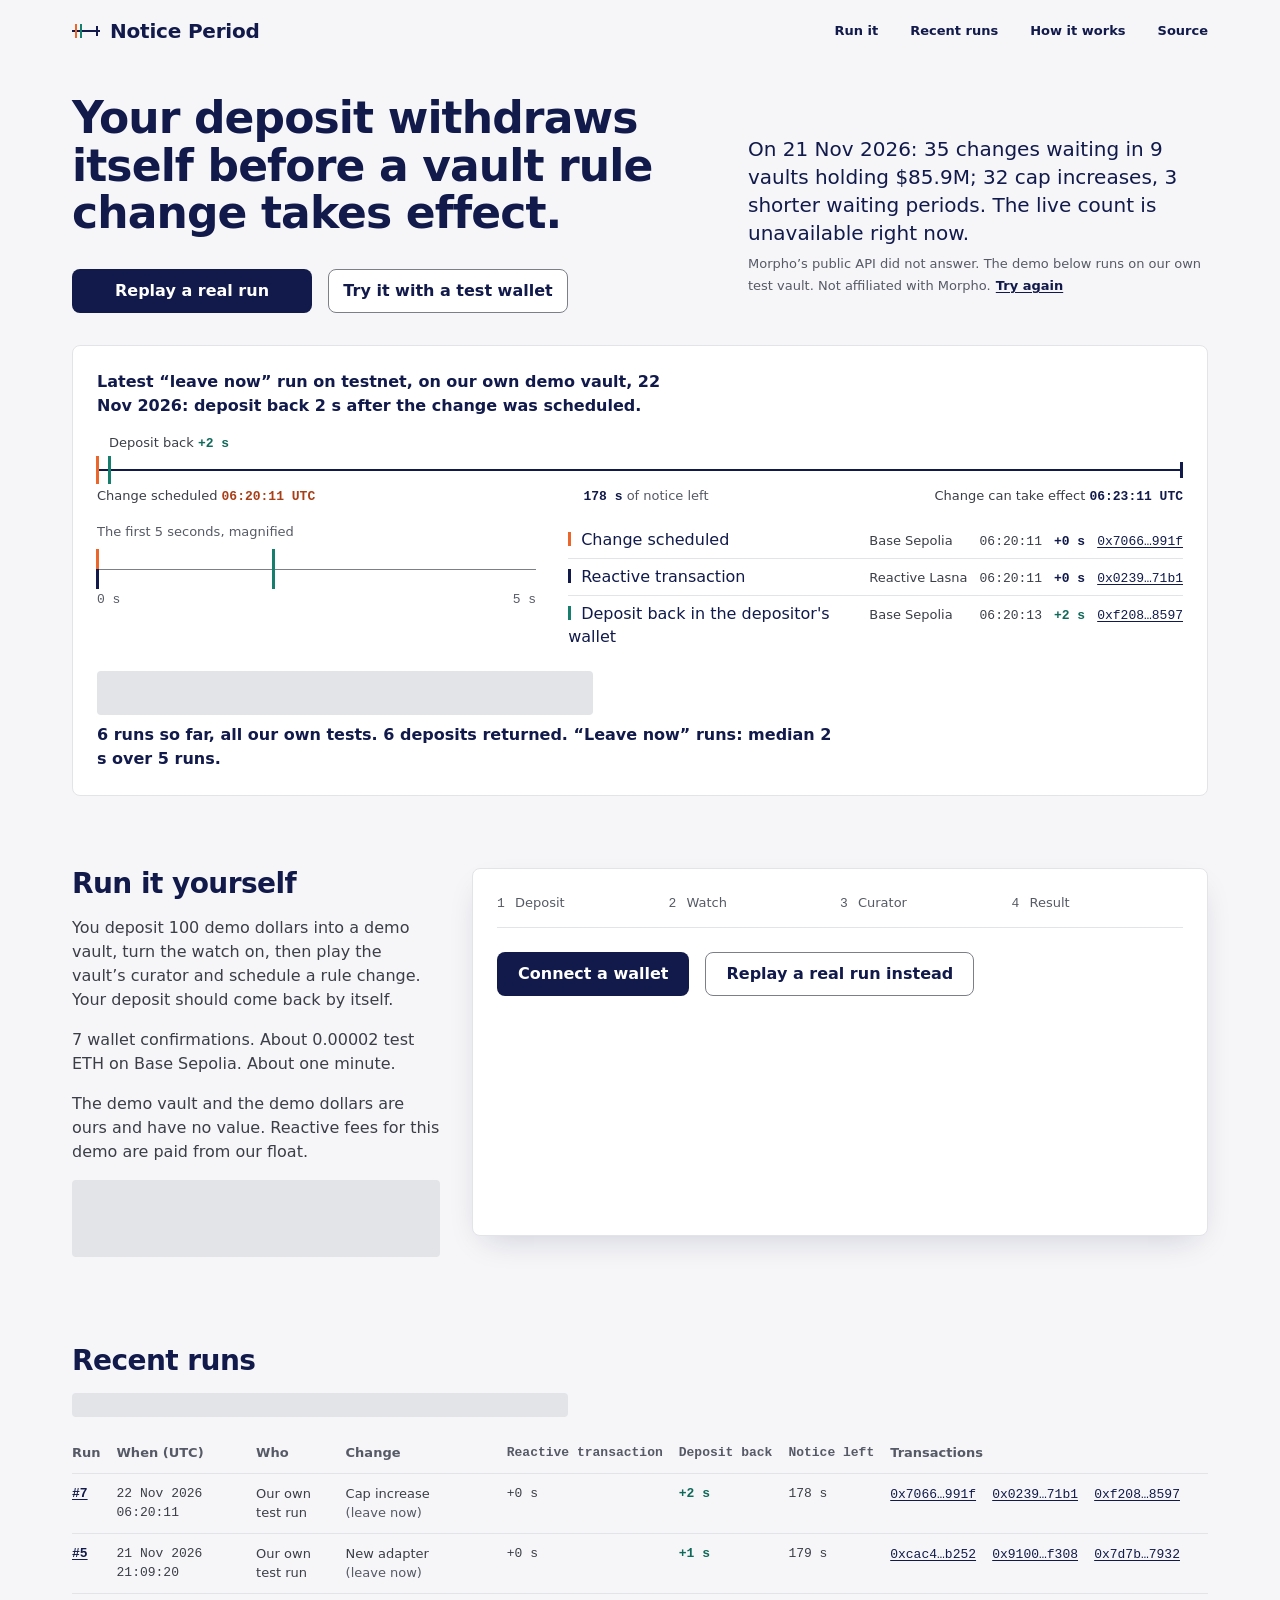
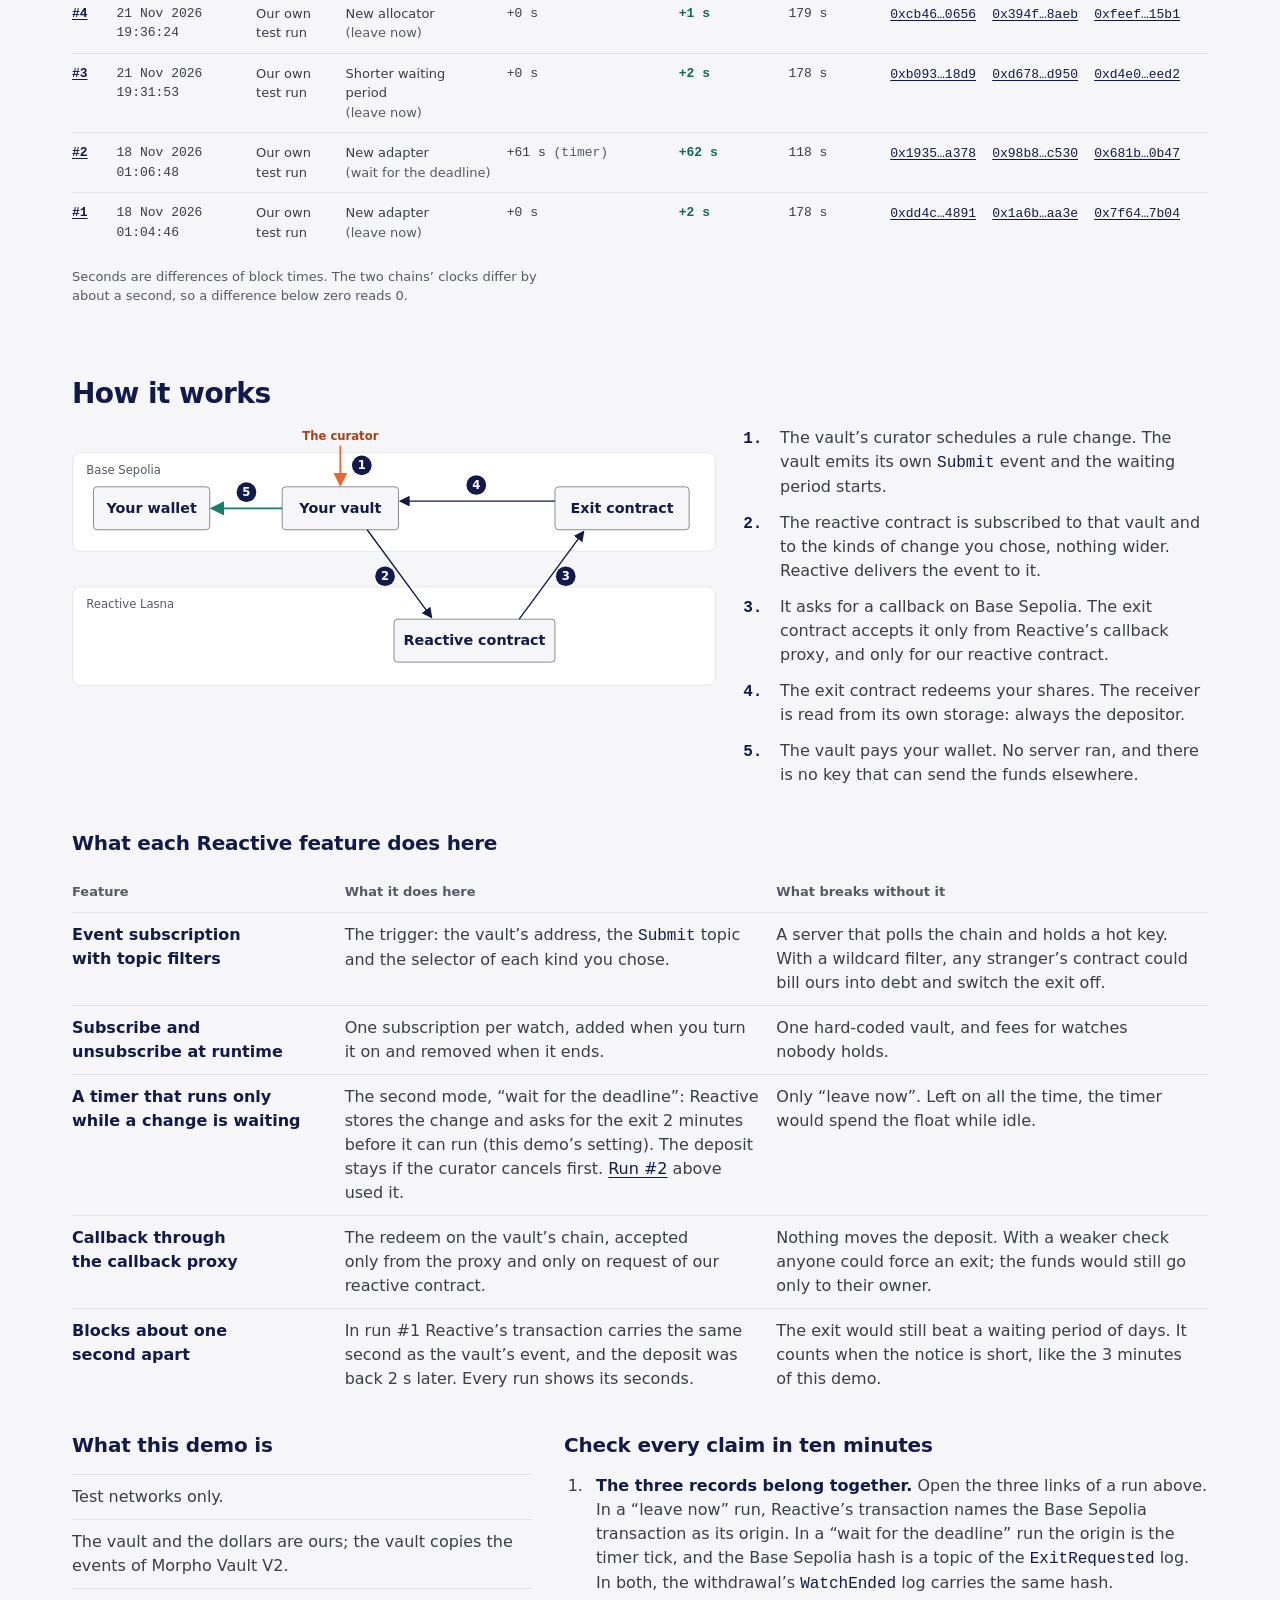
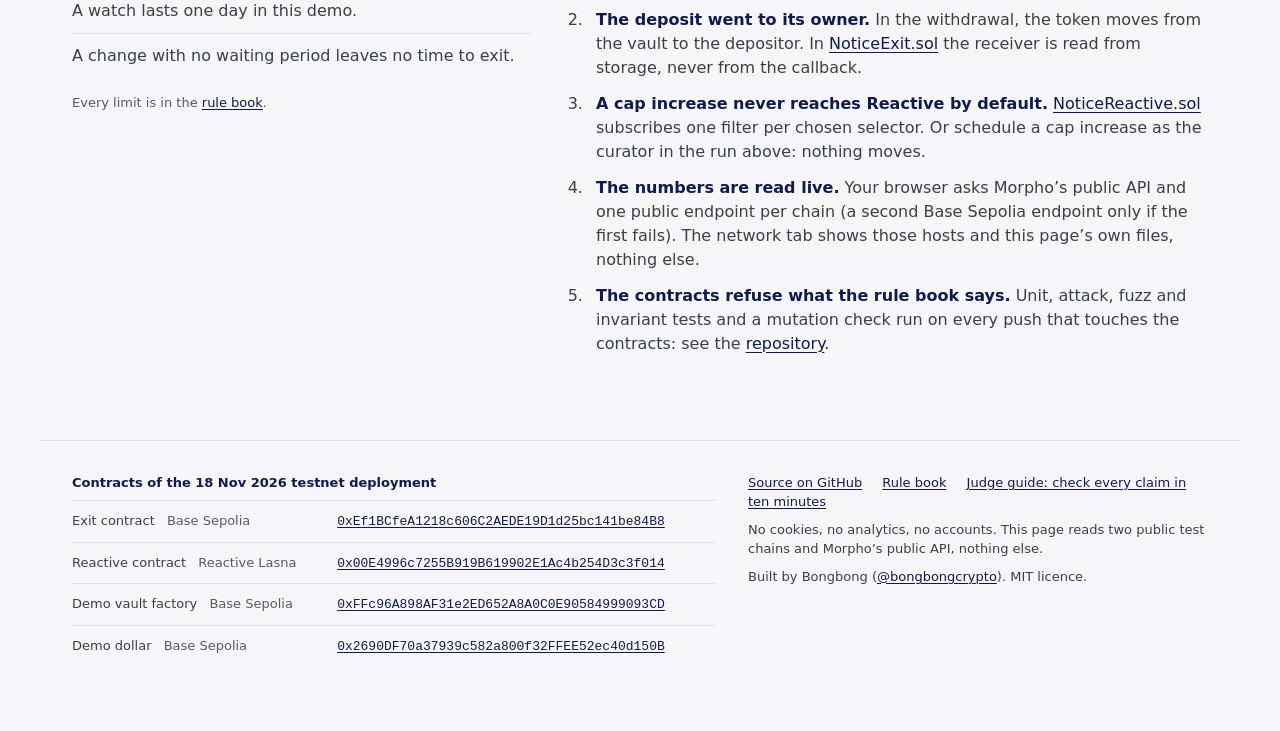
==== docs/index.html @ 4b6ba81f "feat(page): add the median line, record watch 8 arm Six returned runs on the page: the static proof " ====
<!doctype html>
<html lang="en">
<head>
<meta charset="utf-8">
<meta http-equiv="Content-Security-Policy" content="default-src 'none'; script-src 'self'; style-src 'self'; img-src 'self' data:; connect-src https://sepolia.base.org https://base-sepolia-rpc.publicnode.com https://lasna-rpc.rnk.dev https://api.morpho.org; base-uri 'none'; form-action 'none'; object-src 'none'">
<meta name="referrer" content="no-referrer">
<meta name="viewport" content="width=device-width, initial-scale=1">
<title>Notice Period: your deposit leaves before a vault rule change takes effect</title>
<meta name="description" content="Pick the kinds of vault rule change you will not accept. When the vault's curator schedules one, a reactive contract withdraws your deposit to your own wallet before the change can take effect. Testnet demo with real runs you can check.">
<meta property="og:type" content="website">
<meta property="og:title" content="Notice Period: your deposit leaves before a vault rule change takes effect">
<meta property="og:description" content="Pick the kinds of vault rule change you will not accept. When the curator schedules one, a reactive contract withdraws your deposit to your own wallet before it can take effect. Testnet demo with real runs you can check.">
<meta name="twitter:card" content="summary">
<link rel="icon" href="favicon.svg" type="image/svg+xml">
<link rel="stylesheet" href="app.css">
<script defer src="guard.js"></script>
<script defer src="config.js"></script>
<script defer src="sig.js"></script>
<script defer src="abi.js"></script>
<script defer src="rpc.js"></script>
<script defer src="wallet.js"></script>
<script defer src="states.js"></script>
<script defer src="data/runs.js"></script>
<script defer src="view.js"></script>
<script defer src="run.js"></script>
</head>
<body>
<a class="skip" href="#try">Skip to the guided run</a>

<header class="top wrap">
  <a class="wordmark" href="./"><svg class="wm" viewBox="0 0 28 16" width="28" height="16" aria-hidden="true" focusable="false"><path class="wm-line" d="M1 8h26"/><path class="wm-a" d="M4 2v12"/><path class="wm-b" d="M9 2v12"/><path class="wm-c" d="M25 4v8"/></svg>Notice Period</a>
  <nav aria-label="Sections">
    <a href="#try">Run it</a>
    <a href="#runs">Recent runs</a>
    <a href="#how">How it works</a>
    <a href="https://github.com/bongbongcrypto/notice-period" rel="noopener noreferrer">Source</a>
  </nav>
</header>

<main>

<section class="first wrap" aria-labelledby="h1">
  <div class="lede">
    <h1 id="h1">Your deposit withdraws itself before a vault rule change takes effect.</h1>
    <div class="cta" id="cta">
      <a class="btn btn-primary" id="cta-replay" href="#try">Replay a real run</a>
      <a class="btn btn-second" id="cta-try" href="#try">Try it with a test wallet</a>
    </div>
  </div>
  <div class="problem">
    <p class="problem-line" id="problem">On 21 Nov 2026, 35 rule changes were waiting in 9 Morpho vaults holding $85.9M. 3 of them were a kind this tool would exit on by default.</p>
    <p class="small" id="problem-src">Morpho&rsquo;s public API, 21 Nov 2026: 32 cap increases, 3 shorter waiting periods. The demo below runs on our own test vault. Not affiliated with Morpho.</p>
  </div>

  <figure class="latest" aria-labelledby="latest-cap">
    <!-- recorded:latest -->
    <figcaption id="latest-cap">Latest “leave now” run on testnet, on our own demo vault, 22 Nov 2026: deposit back 2 s after the change was scheduled.</figcaption>
    <div class="strip" id="strip-first" data-stage="3">
      <div class="axis axis-full" aria-hidden="true">
        <span class="ax"></span><span class="tick t-sched"></span><span class="tick t-back"></span><span class="tick t-end"></span><span class="tick t-now" hidden></span>
        <span class="lab l-sched">Change scheduled <b class="num">06:20:11 UTC</b></span>
        <span class="lab l-back">Deposit back <b class="num">+2 s</b></span>
        <span class="lab l-left"><b class="num">178 s</b> of notice left</span>
        <span class="lab l-end">Change can take effect <b class="num">06:23:11 UTC</b></span>
      </div>
      <div class="zoom" aria-hidden="true">
        <p class="zoom-cap">The first 5 seconds, magnified</p>
        <div class="axis axis-zoom">
          <span class="ax"></span><span class="tick t-sched"></span><span class="tick t-react"></span><span class="tick t-back"></span>
          <span class="scale s0 num">0 s</span><span class="scale s1 num">5 s</span>
        </div>
      </div>
      <div class="records">
        <p class="vh" id="strip-alt">Run #7. Change scheduled at 06:20:11 UTC. Deposit back 2 seconds later. The change could take effect at 06:23:11 UTC, 178 seconds after the deposit was back.</p>
        <table class="ledger">
          <caption class="vh">The three records of this run</caption>
          <thead class="vh"><tr><th scope="col">Record</th><th scope="col">Chain</th><th scope="col">UTC time</th><th scope="col">After the change</th><th scope="col">Transaction</th></tr></thead>
          <tbody id="ledger-first">
            <tr class="rec rec-sched"><th scope="row"><span class="mark" aria-hidden="true"></span>Change scheduled</th><td class="chain">Base Sepolia</td><td class="num time">06:20:11</td><td class="num sec">+0&nbsp;s</td><td class="tx"><a class="hash" href="https://base-sepolia.blockscout.com/tx/0x7066827c63a73722651f68b14ec0552728107040ea8bf0dc316c23a8e76c991f" rel="noopener noreferrer" target="_blank" title="Change scheduled, transaction on Base Sepolia">0x7066…991f</a></td></tr>
            <tr class="rec rec-react"><th scope="row"><span class="mark" aria-hidden="true"></span>Reactive transaction</th><td class="chain">Reactive Lasna</td><td class="num time">06:20:11</td><td class="num sec">+0&nbsp;s</td><td class="tx"><a class="hash" href="https://lasna.reactscan.net/tx/0x02395d2ebc5d87877f40082ac24ae0768b741061e3962a1ec5ab2fd8595271b1" rel="noopener noreferrer" target="_blank" title="Reactive transaction on Reactive Lasna">0x0239…71b1</a></td></tr>
            <tr class="rec rec-back"><th scope="row"><span class="mark" aria-hidden="true"></span>Deposit back in the depositor&#x27;s wallet</th><td class="chain">Base Sepolia</td><td class="num time">06:20:13</td><td class="num sec">+2&nbsp;s</td><td class="tx"><a class="hash" href="https://base-sepolia.blockscout.com/tx/0xf20877f28e574b7eac8341a85afff2dac7b3f38cf9adbd06571d9546fbd48597" rel="noopener noreferrer" target="_blank" title="Withdrawal, transaction on Base Sepolia">0xf208…8597</a></td></tr>
          </tbody>
        </table>
      </div>
    </div>
    <p class="small" id="latest-check">Recorded copy read 22 Nov 2026.</p>
    <p class="proof" id="proof">6 runs so far, all our own tests. 6 deposits returned. “Leave now” runs: median 2 s over 5 runs.</p>
    <!-- /recorded:latest -->
  </figure>
</section>

<section class="band wrap try" id="try" aria-labelledby="try-h">
  <div class="try-text">
    <h2 id="try-h">Run it yourself</h2>
    <p>You deposit 100 demo dollars into a demo vault, turn the watch on, then play the vault&rsquo;s curator and schedule a rule change. Your deposit should come back by itself.</p>
    <div id="intro">
      <p>7 wallet confirmations. About 0.00002 test ETH on Base Sepolia. About one minute.</p>
      <p>The demo vault and the demo dollars are ours and have no value. Reactive fees for this demo are paid from our float.</p>
      <p class="small" id="health">Today&rsquo;s run count and the float are read from both chains when the page&rsquo;s script runs.</p>
    </div>
  </div>
  <div class="panel">
    <ol class="rail" id="rail" aria-label="Steps of the guided run">
      <li><span class="num">1</span> Deposit<span class="vh"></span></li>
      <li><span class="num">2</span> Watch<span class="vh"></span></li>
      <li><span class="num">3</span> Curator<span class="vh"></span></li>
      <li><span class="num">4</span> Result<span class="vh"></span></li>
    </ol>
    <div class="state" id="state" tabindex="-1">
      <p id="boot-line">The guided run and the replay need this page&rsquo;s scripts. The recorded runs on this page are real and their links work without them.</p>
    </div>
    <p class="vh" id="live" aria-live="polite"></p>
  </div>
</section>

<section class="band wrap" id="runs" aria-labelledby="runs-h">
  <h2 id="runs-h">Recent runs</h2>
  <p class="small" id="runs-cap">Recorded list read 21 Nov 2026.</p>
  <table class="runs">
    <thead>
      <tr>
        <th scope="col">Run</th>
        <th scope="col">When (UTC)</th>
        <th scope="col">Who</th>
        <th scope="col">Change</th>
        <th scope="col" class="num">Reactive transaction</th>
        <th scope="col" class="num">Deposit back</th>
        <th scope="col" class="num">Notice left</th>
        <th scope="col">Transactions</th>
      </tr>
    </thead>
    <tbody id="runs-body">
            <!-- recorded:runs -->
            <tr><th scope="row" class="num"><a href="#run=7">#7</a></th><td class="num" data-l="When (UTC)">22 Nov 2026 06:20:11</td><td data-l="Who">Our own test run</td><td data-l="Change">Cap increase <span class="quiet">(leave now)</span></td><td class="num" data-l="Reactive transaction">+0&nbsp;s</td><td class="num back" data-l="Deposit back">+2&nbsp;s</td><td class="num" data-l="Notice left">178&nbsp;s</td><td class="tx" data-l="Transactions"><a class="hash" href="https://base-sepolia.blockscout.com/tx/0x7066827c63a73722651f68b14ec0552728107040ea8bf0dc316c23a8e76c991f" rel="noopener noreferrer" target="_blank" title="Run 7, change scheduled, Base Sepolia">0x7066…991f</a> <a class="hash" href="https://lasna.reactscan.net/tx/0x02395d2ebc5d87877f40082ac24ae0768b741061e3962a1ec5ab2fd8595271b1" rel="noopener noreferrer" target="_blank" title="Run 7, reactive transaction, Reactive Lasna">0x0239…71b1</a> <a class="hash" href="https://base-sepolia.blockscout.com/tx/0xf20877f28e574b7eac8341a85afff2dac7b3f38cf9adbd06571d9546fbd48597" rel="noopener noreferrer" target="_blank" title="Run 7, withdrawal, Base Sepolia">0xf208…8597</a></td></tr>
            <tr><th scope="row" class="num"><a href="#run=5">#5</a></th><td class="num" data-l="When (UTC)">21 Nov 2026 21:09:20</td><td data-l="Who">Our own test run</td><td data-l="Change">New adapter <span class="quiet">(leave now)</span></td><td class="num" data-l="Reactive transaction">+0&nbsp;s</td><td class="num back" data-l="Deposit back">+1&nbsp;s</td><td class="num" data-l="Notice left">179&nbsp;s</td><td class="tx" data-l="Transactions"><a class="hash" href="https://base-sepolia.blockscout.com/tx/0xcac46e4f8088ebdbb5ba4bd46ec49f79dd1a7bbeec10c5d03844edfd6c8bb252" rel="noopener noreferrer" target="_blank" title="Run 5, change scheduled, Base Sepolia">0xcac4…b252</a> <a class="hash" href="https://lasna.reactscan.net/tx/0x9100fdc75b0896b2edfdea8f89aa019d74d4f1666d8bd1aa6b015158730df308" rel="noopener noreferrer" target="_blank" title="Run 5, reactive transaction, Reactive Lasna">0x9100…f308</a> <a class="hash" href="https://base-sepolia.blockscout.com/tx/0x7d7be1a69c3518a25c63c14ac517eeb350fbbb891c552a911222e9a68ab87932" rel="noopener noreferrer" target="_blank" title="Run 5, withdrawal, Base Sepolia">0x7d7b…7932</a></td></tr>
            <tr><th scope="row" class="num"><a href="#run=4">#4</a></th><td class="num" data-l="When (UTC)">21 Nov 2026 19:36:24</td><td data-l="Who">Our own test run</td><td data-l="Change">New allocator <span class="quiet">(leave now)</span></td><td class="num" data-l="Reactive transaction">+0&nbsp;s</td><td class="num back" data-l="Deposit back">+1&nbsp;s</td><td class="num" data-l="Notice left">179&nbsp;s</td><td class="tx" data-l="Transactions"><a class="hash" href="https://base-sepolia.blockscout.com/tx/0xcb46ba5b790545fe26a4102d709c24cc2f393ec393565910ce7370176dfc0656" rel="noopener noreferrer" target="_blank" title="Run 4, change scheduled, Base Sepolia">0xcb46…0656</a> <a class="hash" href="https://lasna.reactscan.net/tx/0x394f2e9b74612cead05c02972f57f16e3e07d9d88ce6962b36556b7f81f68aeb" rel="noopener noreferrer" target="_blank" title="Run 4, reactive transaction, Reactive Lasna">0x394f…8aeb</a> <a class="hash" href="https://base-sepolia.blockscout.com/tx/0xfeefba149291d58e5bcb775d74f11e2bb589806288d0511da2c78f75b5fb15b1" rel="noopener noreferrer" target="_blank" title="Run 4, withdrawal, Base Sepolia">0xfeef…15b1</a></td></tr>
            <tr><th scope="row" class="num"><a href="#run=3">#3</a></th><td class="num" data-l="When (UTC)">21 Nov 2026 19:31:53</td><td data-l="Who">Our own test run</td><td data-l="Change">Shorter waiting period <span class="quiet">(leave now)</span></td><td class="num" data-l="Reactive transaction">+0&nbsp;s</td><td class="num back" data-l="Deposit back">+2&nbsp;s</td><td class="num" data-l="Notice left">178&nbsp;s</td><td class="tx" data-l="Transactions"><a class="hash" href="https://base-sepolia.blockscout.com/tx/0xb0934f38424d40a15e29813221e2ff5fcaa1d7890270091b79852b7afe4718d9" rel="noopener noreferrer" target="_blank" title="Run 3, change scheduled, Base Sepolia">0xb093…18d9</a> <a class="hash" href="https://lasna.reactscan.net/tx/0xd6781732b0ebc3605e4935bbdfff19f099e7734363ee6cc825f32a1469fbd950" rel="noopener noreferrer" target="_blank" title="Run 3, reactive transaction, Reactive Lasna">0xd678…d950</a> <a class="hash" href="https://base-sepolia.blockscout.com/tx/0xd4e0142294a334290c093c6e55ad4ae121dd3419cc47c5c2f4d05420481aeed2" rel="noopener noreferrer" target="_blank" title="Run 3, withdrawal, Base Sepolia">0xd4e0…eed2</a></td></tr>
            <tr><th scope="row" class="num"><a href="#run=2">#2</a></th><td class="num" data-l="When (UTC)">18 Nov 2026 01:06:48</td><td data-l="Who">Our own test run</td><td data-l="Change">New adapter <span class="quiet">(wait for the deadline)</span></td><td class="num" data-l="Reactive transaction">+61&nbsp;s <span class="quiet">(timer)</span></td><td class="num back" data-l="Deposit back">+62&nbsp;s</td><td class="num" data-l="Notice left">118&nbsp;s</td><td class="tx" data-l="Transactions"><a class="hash" href="https://base-sepolia.blockscout.com/tx/0x19353d516295390f7ff762d3e3bdfce296fadf95b9d9dffffa435977a6b5a378" rel="noopener noreferrer" target="_blank" title="Run 2, change scheduled, Base Sepolia">0x1935…a378</a> <a class="hash" href="https://lasna.reactscan.net/tx/0x98b822a593a99bf8ab4d085d94f7d77a0986830755a3f15223e3c47023efc530" rel="noopener noreferrer" target="_blank" title="Run 2, reactive transaction, Reactive Lasna">0x98b8…c530</a> <a class="hash" href="https://base-sepolia.blockscout.com/tx/0x681bd1f976e0b708c29ffe7639d9a987701bf2f8fc89480ae97e8ace77470b47" rel="noopener noreferrer" target="_blank" title="Run 2, withdrawal, Base Sepolia">0x681b…0b47</a></td></tr>
            <tr><th scope="row" class="num"><a href="#run=1">#1</a></th><td class="num" data-l="When (UTC)">18 Nov 2026 01:04:46</td><td data-l="Who">Our own test run</td><td data-l="Change">New adapter <span class="quiet">(leave now)</span></td><td class="num" data-l="Reactive transaction">+0&nbsp;s</td><td class="num back" data-l="Deposit back">+2&nbsp;s</td><td class="num" data-l="Notice left">178&nbsp;s</td><td class="tx" data-l="Transactions"><a class="hash" href="https://base-sepolia.blockscout.com/tx/0xdd4ce73f5073de51dc3ec51c0e75fc50f01b5753c74f16ca374eb255b3544891" rel="noopener noreferrer" target="_blank" title="Run 1, change scheduled, Base Sepolia">0xdd4c…4891</a> <a class="hash" href="https://lasna.reactscan.net/tx/0x1a6b032aa7afc9f89e25fdef852bebbffad4ee1b750ba4fd4cc5bb6a5f84aa3e" rel="noopener noreferrer" target="_blank" title="Run 1, reactive transaction, Reactive Lasna">0x1a6b…aa3e</a> <a class="hash" href="https://base-sepolia.blockscout.com/tx/0x7f6456d9b7938e6a205c87a86d0e95ae5e347ec160a39c1e7a7251caebc67b04" rel="noopener noreferrer" target="_blank" title="Run 1, withdrawal, Base Sepolia">0x7f64…7b04</a></td></tr>
    <!-- /recorded:runs -->
    </tbody>
  </table>
  <p class="small">Seconds are differences of block times. The two chains&rsquo; clocks differ by about a second, so a difference below zero reads 0.</p>
</section>

<section class="band wrap" id="how" aria-labelledby="how-h">
  <h2 id="how-h">How it works</h2>
  <div class="how">
    <div class="figure">
      <svg class="fig-defs" width="0" height="0" aria-hidden="true" focusable="false">
      <defs>
        <marker id="ah" viewBox="0 0 8 8" refX="7" refY="4" markerWidth="8" markerHeight="8" orient="auto-start-reverse"><path class="fig-head" d="M0 0l8 4-8 4z"/></marker>
        <marker id="ah-o" viewBox="0 0 8 8" refX="7" refY="4" markerWidth="8" markerHeight="8" orient="auto-start-reverse"><path class="fig-head-o" d="M0 0l8 4-8 4z"/></marker>
        <marker id="ah-s" viewBox="0 0 8 8" refX="7" refY="4" markerWidth="8" markerHeight="8" orient="auto-start-reverse"><path class="fig-head-s" d="M0 0l8 4-8 4z"/></marker>
      </defs>
      </svg>
      <svg class="fig fig-wide" viewBox="0 0 720 300" role="img" aria-labelledby="fig-t">
        <title id="fig-t">The curator schedules a change on your vault. The reactive contract on Reactive Lasna receives the vault&rsquo;s event and calls the exit contract on Base Sepolia, which redeems your shares to your wallet.</title>
        <rect class="fig-lane" x="1" y="30" width="718" height="110" rx="8"/>
        <rect class="fig-lane" x="1" y="180" width="718" height="110" rx="8"/>
        <text class="fig-chain" x="16" y="54">Base Sepolia</text>
        <text class="fig-chain" x="16" y="204">Reactive Lasna</text>
        <text class="fig-actor" x="300" y="16" text-anchor="middle">The curator</text>
        <rect class="fig-node" x="24" y="68" width="130" height="48" rx="4"/>
        <text class="fig-name" x="89" y="97" text-anchor="middle">Your wallet</text>
        <rect class="fig-node" x="235" y="68" width="130" height="48" rx="4"/>
        <text class="fig-name" x="300" y="97" text-anchor="middle">Your vault</text>
        <rect class="fig-node" x="540" y="68" width="150" height="48" rx="4"/>
        <text class="fig-name" x="615" y="97" text-anchor="middle">Exit contract</text>
        <rect class="fig-node" x="360" y="216" width="180" height="48" rx="4"/>
        <text class="fig-name" x="450" y="245" text-anchor="middle">Reactive contract</text>
        <path class="fig-line fig-o" d="M300 22v44" marker-end="url(#ah-o)"/>
        <path class="fig-line" d="M330 116l72 98" marker-end="url(#ah)"/>
        <path class="fig-line" d="M500 216l72-98" marker-end="url(#ah)"/>
        <path class="fig-line" d="M540 84H367" marker-end="url(#ah)"/>
        <path class="fig-line fig-s" d="M235 92H156" marker-end="url(#ah-s)"/>
        <g class="fig-n"><circle cx="324" cy="44" r="11"/><text x="324" y="48.5" text-anchor="middle">1</text></g>
        <g class="fig-n"><circle cx="350" cy="168" r="11"/><text x="350" y="172.5" text-anchor="middle">2</text></g>
        <g class="fig-n"><circle cx="552" cy="168" r="11"/><text x="552" y="172.5" text-anchor="middle">3</text></g>
        <g class="fig-n"><circle cx="452" cy="66" r="11"/><text x="452" y="70.5" text-anchor="middle">4</text></g>
        <g class="fig-n"><circle cx="195" cy="74" r="11"/><text x="195" y="78.5" text-anchor="middle">5</text></g>
      </svg>
      <svg class="fig fig-tall" viewBox="0 0 340 470" role="img" aria-labelledby="fig-t2">
        <title id="fig-t2">The curator schedules a change on your vault. The reactive contract on Reactive Lasna receives the vault&rsquo;s event and calls the exit contract on Base Sepolia, which redeems your shares to your wallet.</title>
        <rect class="fig-lane" x="1" y="30" width="338" height="230" rx="8"/>
        <rect class="fig-lane" x="1" y="340" width="338" height="120" rx="8"/>
        <text class="fig-chain" x="14" y="52">Base Sepolia</text>
        <text class="fig-chain" x="14" y="362">Reactive Lasna</text>
        <text class="fig-actor" x="170" y="16" text-anchor="middle">The curator</text>
        <rect class="fig-node" x="100" y="68" width="140" height="46" rx="4"/>
        <text class="fig-name" x="170" y="96" text-anchor="middle">Your vault</text>
        <rect class="fig-node" x="12" y="190" width="116" height="46" rx="4"/>
        <text class="fig-name" x="70" y="218" text-anchor="middle">Your wallet</text>
        <rect class="fig-node" x="204" y="190" width="124" height="46" rx="4"/>
        <text class="fig-name" x="266" y="218" text-anchor="middle">Exit contract</text>
        <rect class="fig-node" x="80" y="384" width="180" height="46" rx="4"/>
        <text class="fig-name" x="170" y="412" text-anchor="middle">Reactive contract</text>
        <path class="fig-line fig-o" d="M170 22v44" marker-end="url(#ah-o)"/>
        <path class="fig-line" d="M170 114v268" marker-end="url(#ah)"/>
        <path class="fig-line" d="M232 384l30-146" marker-end="url(#ah)"/>
        <path class="fig-line" d="M262 190l-40-74" marker-end="url(#ah)"/>
        <path class="fig-line fig-s" d="M120 114l-44 74" marker-end="url(#ah-s)"/>
        <g class="fig-n"><circle cx="194" cy="44" r="11"/><text x="194" y="48.5" text-anchor="middle">1</text></g>
        <g class="fig-n"><circle cx="170" cy="300" r="11"/><text x="170" y="304.5" text-anchor="middle">2</text></g>
        <g class="fig-n"><circle cx="266" cy="300" r="11"/><text x="266" y="304.5" text-anchor="middle">3</text></g>
        <g class="fig-n"><circle cx="258" cy="150" r="11"/><text x="258" y="154.5" text-anchor="middle">4</text></g>
        <g class="fig-n"><circle cx="82" cy="150" r="11"/><text x="82" y="154.5" text-anchor="middle">5</text></g>
      </svg>
    </div>
    <ol class="how-steps">
      <li>The vault&rsquo;s curator schedules a rule change. The vault emits its own <code>Submit</code> event and the waiting period starts.</li>
      <li>The reactive contract is subscribed to that vault and to the kinds of change you chose, nothing wider. Reactive delivers the event to it.</li>
      <li>It asks for a callback on Base Sepolia. The exit contract accepts it only from Reactive&rsquo;s callback proxy, and only for our reactive contract.</li>
      <li>The exit contract redeems your shares. The receiver is read from its own storage: always the depositor.</li>
      <li>The vault pays your wallet. No server ran, and there is no key that can send the funds elsewhere.</li>
    </ol>
  </div>

  <h3 id="features-h">What each Reactive feature does here</h3>
  <table class="features" aria-labelledby="features-h">
    <thead>
      <tr><th scope="col">Feature</th><th scope="col">What it does here</th><th scope="col">What breaks without it</th></tr>
    </thead>
    <tbody>
      <tr>
        <th scope="row">Event subscription with topic filters</th>
        <td data-l="Here">The trigger: the vault&rsquo;s address, the <code>Submit</code> topic and the selector of each kind you chose.</td>
        <td data-l="Without it">A server that polls the chain and holds a hot key. With a wildcard filter, any stranger&rsquo;s contract could bill ours into debt and switch the exit off.</td>
      </tr>
      <tr>
        <th scope="row">Subscribe and unsubscribe at runtime</th>
        <td data-l="Here">One subscription per watch, added when you turn it on and removed when it ends.</td>
        <td data-l="Without it">One hard-coded vault, and fees for watches nobody holds.</td>
      </tr>
      <tr>
        <th scope="row">A timer that runs only while a change is waiting</th>
        <td data-l="Here">The second mode, &ldquo;wait for the deadline&rdquo;: Reactive stores the change and asks for the exit 2 minutes before it can run (this demo&rsquo;s setting). The deposit stays if the curator cancels first. <a href="#run=2">Run #2</a> above used it.</td>
        <td data-l="Without it">Only &ldquo;leave now&rdquo;. Left on all the time, the timer would spend the float while idle.</td>
      </tr>
      <tr>
        <th scope="row">Callback through the callback proxy</th>
        <td data-l="Here">The redeem on the vault&rsquo;s chain, accepted only from the proxy and only on request of our reactive contract.</td>
        <td data-l="Without it">Nothing moves the deposit. With a weaker check anyone could force an exit; the funds would still go only to their owner.</td>
      </tr>
      <tr>
        <th scope="row">Blocks about one second apart</th>
        <td data-l="Here">In run #1 Reactive&rsquo;s transaction carries the same second as the vault&rsquo;s event, and the deposit was back 2 s later. Every run shows its seconds.</td>
        <td data-l="Without it">The exit would still beat a waiting period of days. It counts when the notice is short, like the 3&nbsp;minutes of this&nbsp;demo.</td>
      </tr>
    </tbody>
  </table>

  <div class="two">
    <div>
      <h3>What this demo is</h3>
      <ul class="plain">
        <li>Test networks only.</li>
        <li>The vault and the dollars are ours; the vault copies the events of Morpho Vault V2.</li>
        <li>A watch lasts one day in this demo.</li>
        <li>A change with no waiting period leaves no time to exit.</li>
      </ul>
      <p class="small">Every limit is in the <a href="https://github.com/bongbongcrypto/notice-period/blob/main/SPEC.md" rel="noopener noreferrer">rule book</a>.</p>
    </div>
    <div id="check">
      <h3>Check every claim in ten minutes</h3>
      <ol class="checks">
        <li><strong>The three records belong together.</strong> Open the three links of a run above. In a &ldquo;leave now&rdquo; run, Reactive&rsquo;s transaction names the Base Sepolia transaction as its origin. In a &ldquo;wait for the deadline&rdquo; run the origin is the timer tick, and the Base Sepolia hash is a topic of the <code>ExitRequested</code> log. In both, the withdrawal&rsquo;s <code>WatchEnded</code> log carries the same hash.</li>
        <li><strong>The deposit went to its owner.</strong> In the withdrawal, the token moves from the vault to the depositor. In <a href="https://github.com/bongbongcrypto/notice-period/blob/main/src/NoticeExit.sol" rel="noopener noreferrer">NoticeExit.sol</a> the receiver is read from storage, never from the callback.</li>
        <li><strong>A cap increase never reaches Reactive by default.</strong> <a href="https://github.com/bongbongcrypto/notice-period/blob/main/src/NoticeReactive.sol" rel="noopener noreferrer">NoticeReactive.sol</a> subscribes one filter per chosen selector. Or schedule a cap increase as the curator in the run above: nothing moves.</li>
        <li><strong>The numbers are read live.</strong> Your browser asks Morpho&rsquo;s public API and one public endpoint per chain (a second Base Sepolia endpoint only if the first fails). The network tab shows those hosts and this page&rsquo;s own files, nothing else.</li>
        <li><strong>The contracts refuse what the rule book says.</strong> Unit, attack, fuzz and invariant tests and a mutation check run on every push that touches the contracts: see the <a href="https://github.com/bongbongcrypto/notice-period#checks" rel="noopener noreferrer">repository</a>.</li>
      </ol>
    </div>
  </div>
</section>

</main>

<footer class="foot wrap">
  <table class="addresses">
    <caption>Contracts of the 18 Nov 2026 testnet deployment</caption>
    <tbody>
      <tr><th scope="row">Exit contract <span class="quiet">Base Sepolia</span></th><td><a class="addr" href="https://base-sepolia.blockscout.com/address/0xEf1BCfeA1218c606C2AEDE19D1d25bc141be84B8" rel="noopener noreferrer">0xEf1BCfeA1218c606C2AEDE19D1d25bc141be84B8</a></td></tr>
      <tr><th scope="row">Reactive contract <span class="quiet">Reactive Lasna</span></th><td><a class="addr" href="https://lasna.reactscan.net/address/0x00E4996c7255B919B619902E1Ac4b254D3c3f014" rel="noopener noreferrer">0x00E4996c7255B919B619902E1Ac4b254D3c3f014</a></td></tr>
      <tr><th scope="row">Demo vault factory <span class="quiet">Base Sepolia</span></th><td><a class="addr" href="https://base-sepolia.blockscout.com/address/0xFFc96A898AF31e2ED652A8A0C0E90584999093CD" rel="noopener noreferrer">0xFFc96A898AF31e2ED652A8A0C0E90584999093CD</a></td></tr>
      <tr><th scope="row">Demo dollar <span class="quiet">Base Sepolia</span></th><td><a class="addr" href="https://base-sepolia.blockscout.com/address/0x2690DF70a37939c582a800f32FFEE52ec40d150B" rel="noopener noreferrer">0x2690DF70a37939c582a800f32FFEE52ec40d150B</a></td></tr>
    </tbody>
  </table>
  <div class="foot-text">
    <p><a href="https://github.com/bongbongcrypto/notice-period" rel="noopener noreferrer">Source on GitHub</a> <a href="https://github.com/bongbongcrypto/notice-period/blob/main/SPEC.md" rel="noopener noreferrer">Rule book</a> <a href="#check">Judge guide: check every claim in ten minutes</a></p>
    <p>No cookies, no analytics, no accounts. This page reads two public test chains and Morpho&rsquo;s public API, nothing else.</p>
    <p>Built by Bongbong (<a href="https://x.com/bongbongcrypto" rel="noopener noreferrer">@bongbongcrypto</a>). MIT licence.</p>
  </div>
</footer>

</body>
</html>
---- docs/app.css ----
/* Notice Period. A ledger of dated events on a cool near-white page.
   Three colour families: navy for text and the one primary button, orange only for "change scheduled",
   seafoam only for "deposit back". Five type sizes (13, 16, 20, 28, 44; 32 on a phone), four spacing steps (8, 16, 32, 72). */

:root {
  --canvas: #f6f6f8;
  --card: #ffffff;
  --navy: #111a4a;
  --navy-2: #24307a;
  --text: #3b3e47;
  --muted: #565a66;
  --hair: #e3e4e8;
  --ctl: #7c7f88;
  --orange: #ec652b;
  --orange-text: #a83f17;
  --sea: #167e6c;
  --sea-text: #11695a;
  --sans: system-ui, "Segoe UI Variable Text", "Segoe UI", "Helvetica Neue", Arial, sans-serif;
  --mono: ui-monospace, "Cascadia Mono", Consolas, "SF Mono", Menlo, monospace;
  --s1: 0.5rem;
  --s2: 1rem;
  --s3: 2rem;
  --s4: 4.5rem;
  --f13: 0.8125rem;
  --f16: 1rem;
  --f20: 1.25rem;
  --f28: 1.75rem;
  --f44: 2.75rem;
}

*, *::before, *::after { box-sizing: border-box; }
html { -webkit-text-size-adjust: 100%; text-size-adjust: 100%; }
body {
  margin: 0;
  background: var(--canvas);
  color: var(--text);
  font: 400 var(--f16)/1.5 var(--sans);
}
h1, h2, h3 { color: var(--navy); font-weight: 600; text-wrap: balance; margin: 0; }
h1 { font-size: var(--f44); line-height: 1.08; letter-spacing: -0.02em; }
h2 { font-size: var(--f28); line-height: 1.15; letter-spacing: -0.02em; margin-bottom: var(--s2); }
h3 { font-size: var(--f20); line-height: 1.25; letter-spacing: -0.01em; margin: var(--s3) 0 var(--s2); }
p { margin: 0 0 var(--s2); text-wrap: pretty; }
li, td { text-wrap: pretty; }
a { color: var(--navy); text-decoration: underline; text-decoration-thickness: 1px; text-underline-offset: 0.18em; }
a:hover { text-decoration-thickness: 2px; }
code { font-family: var(--mono); font-size: 1em; color: var(--navy); }
:focus-visible { outline: 2px solid var(--navy); outline-offset: 2px; border-radius: 2px; }
[hidden] { display: none !important; }

.wrap { max-width: 75rem; margin: 0 auto; padding: 0 var(--s3); }
.small { font-size: var(--f13); line-height: 1.45; color: var(--muted); max-width: 31rem; }
.quiet { color: var(--muted); font-weight: 400; }
.num, .hash, .addr { font-family: var(--mono); font-variant-numeric: tabular-nums; }
.hash, .addr { font-size: var(--f13); white-space: nowrap; }
.vh { position: absolute; width: 1px; height: 1px; margin: -1px; padding: 0; overflow: hidden; clip-path: inset(50%); white-space: nowrap; border: 0; }
.skip { position: absolute; left: var(--s2); top: -4rem; background: var(--card); padding: var(--s1) var(--s2); border: 1px solid var(--ctl); border-radius: 8px; z-index: 2; }
.skip:focus { top: var(--s1); }

/* A reading placeholder: the box keeps the height of what will arrive, so nothing below it moves. */
.sk { color: transparent; background: var(--hair); border-radius: 4px; animation: breathe 1.2s ease-in-out infinite alternate; }
.sk * { visibility: hidden; }
@keyframes breathe { from { opacity: 1; } to { opacity: 0.45; } }

/* ---------- buttons ---------- */
.btn {
  display: inline-flex; align-items: center; justify-content: center; gap: var(--s1);
  min-height: 2.75rem; padding: 0.5rem 1.25rem; border: 1px solid transparent; border-radius: 8px;
  font: 600 var(--f16)/1.2 var(--sans); text-decoration: none; text-align: center; cursor: pointer; white-space: nowrap;
}
.btn-primary { background: var(--navy); color: #ffffff; }
.btn-primary:hover { background: var(--navy-2); }
.btn-second { background: var(--card); color: var(--navy); border-color: var(--ctl); }
.btn-second:hover { border-color: var(--navy); }
.btn-quiet { min-height: 1.5rem; padding: 0; background: none; color: var(--navy); font-size: var(--f13); font-weight: 600; text-decoration: underline; text-underline-offset: 0.18em; }
.btn-quiet:hover { text-decoration-thickness: 2px; }
.btn[disabled] { background: var(--hair); color: var(--muted); border-color: transparent; cursor: default; }
.btn-quiet[disabled] { background: none; text-decoration: none; }

/* ---------- top ---------- */
.top { display: flex; align-items: center; justify-content: space-between; gap: var(--s2); padding-top: var(--s2); padding-bottom: var(--s2); }
.wordmark { display: inline-flex; align-items: center; gap: 0.625rem; font-size: var(--f20); font-weight: 600; letter-spacing: -0.01em; text-decoration: none; white-space: nowrap; }
.wm path { fill: none; stroke-width: 2; stroke-linecap: square; }
.wm-line, .wm-c { stroke: var(--navy); }
.wm-a { stroke: var(--orange); stroke-width: 3; }
.wm-b { stroke: var(--sea); stroke-width: 3; }
.top nav { display: flex; flex-wrap: wrap; justify-content: flex-end; gap: 0 var(--s3); }
.top nav a { display: inline-flex; align-items: center; min-height: 1.75rem; font-size: var(--f13); font-weight: 600; text-decoration: none; white-space: nowrap; }
.top nav a:hover { text-decoration: underline; }

/* ---------- first screen ---------- */
.first { display: grid; grid-template-columns: minmax(0, 7fr) minmax(0, 5fr); gap: var(--s3); padding-top: var(--s3); align-items: end; }
.lede { display: grid; gap: var(--s3); }
/* Two fixed slots. A wallet being found changes which button is the filled one, never where a button is. */
.cta { display: grid; grid-template-columns: minmax(0, 1fr) minmax(0, 1fr); gap: var(--s2); max-width: 31rem; }
.problem-line { font-size: var(--f20); line-height: 1.4; color: var(--navy); min-height: 7rem; margin-bottom: var(--s1); }
#problem-src { min-height: 3.6rem; margin: 0; }
.latest { grid-column: 1 / -1; margin: 0; padding: 1.5rem; background: var(--card); border: 1px solid var(--hair); border-radius: 8px; }
.latest figcaption { font-weight: 600; color: var(--navy); min-height: 3rem; max-width: 40rem; text-wrap: balance; }
#latest-check { min-height: 2.75rem; margin: var(--s2) 0 var(--s1); }
.proof { margin: 0; color: var(--navy); font-weight: 600; min-height: 1.5rem; max-width: 46rem; }

/* ---------- the time strip: the vault's waiting period drawn to scale ---------- */
.strip { display: grid; grid-template-columns: minmax(0, 5fr) minmax(0, 7fr); gap: var(--s1) var(--s3); }
.axis { position: relative; }
.axis-full { grid-column: 1 / -1; height: 5.5rem; margin-top: var(--s1); --pos: 1.111%; /* default = the recorded run, for a page without JavaScript */ }
.axis .ax { position: absolute; left: 0; right: 0; top: 50%; height: 2px; margin-top: -1px; background: var(--navy); }
.tick { position: absolute; top: 50%; width: 3px; height: 1.75rem; margin: -0.875rem 0 0 -1px; background: var(--navy); transition: opacity 0.2s ease-out; }
.t-sched { left: 0; background: var(--orange); }
.t-back { left: var(--pos); background: var(--sea); }
.t-end { left: auto; right: 0; height: 1rem; margin-top: -0.5rem; }
.t-now { left: var(--pos); background: none; border: 1px solid var(--navy); animation: breathe 1.2s ease-in-out infinite alternate; }
.lab { position: absolute; font-size: var(--f13); line-height: 1.2; white-space: nowrap; transition: opacity 0.2s ease-out; }
.lab b { font-weight: 600; color: var(--navy); }
.l-back { bottom: calc(50% + 1.125rem); left: var(--pos); }
.l-back b { color: var(--sea-text); }
.l-sched { top: calc(50% + 1.125rem); left: 0; }
.l-sched b { color: var(--orange-text); }
.l-end { top: calc(50% + 1.125rem); right: 0; }
.l-left { top: calc(50% + 1.125rem); left: calc(var(--pos) + (100% - var(--pos)) / 2); transform: translateX(-50%); color: var(--muted); }
.late .l-back { left: auto; right: calc(100% - var(--pos)); }
.mid .l-left { top: auto; bottom: calc(50% + 1.125rem); }
.late .l-left { display: none; }

.zoom-cap { font-size: var(--f13); color: var(--muted); margin: 0 0 var(--s1); }
.axis-zoom { height: 3.75rem; }
.axis-zoom .ax { top: 1.25rem; background: var(--ctl); height: 1px; margin-top: 0; }
.axis-zoom .tick { top: 0; height: 2.5rem; margin-top: 0; }
.axis-zoom .t-sched { height: 1.25rem; }
.axis-zoom .t-react { left: var(--pos, 0%); top: 1.25rem; height: 1.25rem; }
.axis-zoom .t-back { left: var(--pos, 40%); }
.axis-zoom.from-later .t-sched { display: none; }
.scale { position: absolute; bottom: 0; font-size: var(--f13); color: var(--muted); }
.s0 { left: 0; }
.s1 { right: 0; }

.strip[data-stage="0"] .t-sched, .strip[data-stage="0"] .l-sched,
.strip[data-stage="0"] .t-react, .strip[data-stage="1"] .t-react,
.strip[data-stage="0"] .t-back, .strip[data-stage="1"] .t-back, .strip[data-stage="2"] .t-back,
.strip[data-stage="0"] .l-back, .strip[data-stage="1"] .l-back, .strip[data-stage="2"] .l-back,
.strip[data-stage="0"] .l-left, .strip[data-stage="1"] .l-left, .strip[data-stage="2"] .l-left { opacity: 0; }

.ledger { width: 100%; border-collapse: collapse; }
.ledger th, .ledger td { padding: 0.4375rem 0.75rem 0.4375rem 0; border-top: 1px solid var(--hair); text-align: left; vertical-align: baseline; font-size: var(--f13); line-height: 1.4; }
.ledger td { white-space: nowrap; }
.ledger tr:first-child th, .ledger tr:first-child td { border-top: 0; }
.ledger th { font-size: var(--f16); font-weight: 500; color: var(--navy); }
.ledger td:last-child { padding-right: 0; }
.ledger .sec { font-weight: 600; color: var(--navy); }
.rec-back .sec { color: var(--sea-text); }
.mark { display: inline-block; width: 3px; height: 0.875rem; margin-right: 0.625rem; vertical-align: -0.0625rem; background: var(--navy); }
.rec-sched .mark { background: var(--orange); }
.rec-back .mark { background: var(--sea); }
.is-waiting th { color: var(--muted); }
.is-waiting .mark { opacity: 0.35; }

/* ---------- bands ---------- */
.band { margin-top: var(--s4); }
.try { display: grid; grid-template-columns: minmax(0, 4fr) minmax(0, 8fr); gap: var(--s3); align-items: start; }
#health { min-height: 4.8rem; }
.panel { background: var(--card); border: 1px solid var(--hair); border-radius: 8px; padding: 1.5rem; min-height: 23rem; box-shadow: 0 0.75rem 2rem -0.75rem rgba(17, 26, 74, 0.2); }
.rail { display: flex; list-style: none; margin: 0 0 1.5rem; padding: 0; border-bottom: 1px solid var(--hair); }
.rail li { flex: 1 1 0; min-width: 0; padding: 0 0 0.75rem; margin-bottom: -1px; border-bottom: 2px solid transparent; font-size: var(--f13); color: var(--muted); white-space: nowrap; }
.rail .num { margin-right: 0.375rem; }
.rail .is-done { color: var(--text); }
.rail .is-now { color: var(--navy); font-weight: 600; border-bottom-color: var(--navy); }
.state { overflow-wrap: break-word; }
.state:focus { outline: none; }
.state-h { margin: 0 0 var(--s1); }
.state-h:focus { outline: none; }
.state p { max-width: 42rem; }
.state > :last-child { margin-bottom: 0; }
.actions { display: flex; flex-wrap: wrap; align-items: center; gap: 0.75rem var(--s2); margin: 1.5rem 0 var(--s2); }
.lines { list-style: none; margin: var(--s2) 0; padding: 0; border-top: 1px solid var(--hair); }
.line { display: grid; grid-template-columns: 4rem minmax(0, 1fr) auto; gap: 0 var(--s2); align-items: baseline; padding: 0.625rem 0; border-bottom: 1px solid var(--hair); }
.line-n, .line-st { font-size: var(--f13); color: var(--muted); }
.line-st { text-align: right; }
.is-wallet .line-st { color: var(--orange-text); font-weight: 600; }
.is-done .line-st, .is-have .line-st, .is-skip .line-st { color: var(--sea-text); }
.rule { margin: var(--s2) 0 0; padding: var(--s1) var(--s2) var(--s2); border: 1px solid var(--hair); border-radius: 8px; min-width: 0; }
.rule legend { padding: 0 var(--s1); font-weight: 600; color: var(--navy); }
.check { display: flex; align-items: flex-start; gap: 0.625rem; padding: 0.375rem 0; min-height: 1.75rem; cursor: pointer; }
.check input { flex: none; width: 1.125rem; height: 1.125rem; margin: 0.1875rem 0 0; accent-color: var(--navy); }
.rule .small { margin: var(--s1) 0 0; }
.warn { color: var(--orange-text); font-weight: 600; }
.cols { display: grid; grid-template-columns: minmax(0, 1fr) minmax(0, 1fr); gap: var(--s2); margin: var(--s2) 0; }
.col { margin: 0; padding-top: var(--s1); border-top: 2px solid var(--navy); font-size: var(--f13); overflow-wrap: break-word; }
.notice { margin: var(--s2) 0; padding: 0.75rem var(--s2); border: 1px solid var(--ctl); border-radius: 8px; font-size: var(--f13); }
.notice strong { color: var(--navy); }
.tech { font-family: var(--mono); }
.wallets { display: flex; flex-wrap: wrap; gap: 0.75rem; margin: var(--s2) 0; }
.wallet img { border-radius: 4px; }
.copy-box { display: block; width: 100%; max-width: 100%; min-width: 0; margin-top: var(--s1); padding: var(--s1); border: 1px solid var(--ctl); border-radius: 8px; font: var(--f13) var(--mono); color: var(--text); background: var(--card); }
.state .strip { margin-top: var(--s2); grid-template-columns: minmax(0, 1fr); }
.hint { margin-bottom: 0.25rem; }
.copy-note { margin: var(--s1) 0 0; }
.state .ledger { margin: var(--s2) 0; }

/* ---------- tables ---------- */
.runs, .features, .addresses { width: 100%; border-collapse: collapse; }
.runs th, .runs td, .features th, .features td, .addresses th, .addresses td { padding: 0.625rem var(--s2) 0.625rem 0; border-top: 1px solid var(--hair); text-align: left; vertical-align: top; }
.runs thead th, .features thead th { border-top: 0; font-size: var(--f13); font-weight: 600; color: var(--muted); white-space: nowrap; }
.runs tbody { font-size: var(--f13); }
.runs tbody th { font-weight: 600; }
.runs .back { font-weight: 600; color: var(--sea-text); }
.runs .tx a { margin-right: 0.75rem; }
.runs .tx { white-space: nowrap; }
.runs td[data-l="Change"] .quiet { display: block; white-space: nowrap; }
#runs-cap { min-height: 1.5rem; }
#runs .runs { margin-bottom: var(--s2); }
.features tbody th { width: 24%; font-weight: 600; color: var(--navy); text-wrap: balance; }
.features td { width: 38%; }

.how { display: grid; grid-template-columns: minmax(0, 7fr) minmax(0, 5fr); gap: var(--s3); align-items: start; }
.fig { display: block; width: 100%; height: auto; }
.fig-tall { display: none; }
.fig-defs { position: absolute; }
.fig-lane { fill: var(--card); stroke: var(--hair); }
.fig-node { fill: var(--canvas); stroke: var(--ctl); }
.fig-line { fill: none; stroke: var(--navy); stroke-width: 1.5; }
.fig-o { stroke: var(--orange); stroke-width: 2; }
.fig-s { stroke: var(--sea); stroke-width: 2; }
.fig-head { fill: var(--navy); }
.fig-head-o { fill: var(--orange); }
.fig-head-s { fill: var(--sea); }
.fig text { font-family: var(--sans); }
.fig-chain { font-size: 13px; fill: var(--muted); }
.fig-actor { font-size: 13px; font-weight: 600; fill: var(--orange-text); }
.fig-name { font-size: 16px; font-weight: 600; fill: var(--navy); }
.fig-n circle { fill: var(--navy); }
.fig-n text { font-size: 13px; font-weight: 600; fill: #ffffff; }
.how-steps { margin: 0; padding-left: 1.5rem; }
.how-steps li { padding-left: var(--s1); margin-bottom: 0.75rem; }
.how-steps li::marker { font-family: var(--mono); font-weight: 600; color: var(--navy); }

.two { display: grid; grid-template-columns: minmax(0, 5fr) minmax(0, 7fr); gap: var(--s3); }
.plain { list-style: none; margin: 0 0 var(--s2); padding: 0; }
.plain li { padding: 0.625rem 0; border-top: 1px solid var(--hair); }
.checks { margin: 0; padding-left: 1.5rem; }
.checks li { padding-left: var(--s1); margin-bottom: 0.75rem; }
.checks strong { color: var(--navy); }

/* ---------- foot ---------- */
.foot { display: grid; grid-template-columns: minmax(0, 7fr) minmax(0, 5fr); gap: var(--s3); margin-top: var(--s4); padding-top: var(--s3); padding-bottom: var(--s4); border-top: 1px solid var(--hair); font-size: var(--f13); }
.addresses caption { text-align: left; font-weight: 600; color: var(--navy); padding-bottom: var(--s1); }
.addresses th { font-weight: 400; white-space: nowrap; }
.addresses th .quiet { margin-left: var(--s1); }
.addr { white-space: normal; overflow-wrap: anywhere; }
.foot-text p { margin-bottom: var(--s1); }
.foot-text p:first-child a { margin-right: var(--s2); }

/* ---------- narrower than a laptop ---------- */
@media (max-width: 64em) {
  .first, .try, .how, .two, .foot, .strip { grid-template-columns: minmax(0, 1fr); }
  .fig-wide { max-width: 45rem; }

  /* the runs table becomes rows of labelled cells: four across here, two on a phone */
  .runs thead { display: block; position: absolute; width: 1px; height: 1px; overflow: hidden; clip-path: inset(50%); }
  .runs tbody tr { display: grid; grid-template-columns: repeat(4, minmax(0, 1fr)); gap: 0.125rem var(--s2); padding: 0.75rem 0; border-top: 1px solid var(--hair); }
  .runs tbody th, .runs tbody td { padding: 0; border: 0; }
  .runs td.num[data-l]:not([data-l^="When"])::before { content: attr(data-l) " "; font-family: var(--sans); font-weight: 400; color: var(--muted); }
  .runs .tx, .runs td[colspan] { grid-column: 1 / -1; white-space: normal; }
  .runs .tx { padding-top: 0.25rem; }
}

/* ---------- phone: one column, the axis runs top to bottom ---------- */
@media (max-width: 46em) {
  :root { --f44: 2rem; --s4: 3.5rem; }
  .wrap { padding: 0 var(--s2); }
  .top { flex-wrap: wrap; gap: 0 var(--s2); }
  .top nav { justify-content: flex-start; gap: 0 1.25rem; }
  .first { grid-template-columns: minmax(0, 1fr); gap: 1.5rem; padding-top: var(--s2); }
  .lede { gap: 1.5rem; }
  .cta { grid-template-columns: minmax(0, 1fr); max-width: none; }
  .btn { white-space: normal; text-wrap: balance; }
  .problem-line { font-size: var(--f16); min-height: 6rem; }
  #problem-src { min-height: 4.8rem; }
  .latest { padding: var(--s2); }
  .latest figcaption { min-height: 3rem; }
  #latest-check { min-height: 3.6rem; }
  .proof { min-height: 3rem; }
  #health { min-height: 4.8rem; }
  .small { max-width: none; }
  #runs-cap { min-height: 2.4rem; }

  .strip { grid-template-columns: minmax(0, 1fr); }
  .zoom { display: none; }
  .axis-full { height: 11rem; margin: var(--s2) 0; }
  .axis-full .ax { left: 5px; right: auto; top: 0; bottom: 0; width: 2px; height: auto; margin: 0; }
  .axis-full .tick { left: 0; top: var(--pos); width: 12px; height: 3px; margin: -1px 0 0; }
  .axis-full .t-sched { top: 0; margin-top: 0; }
  /* "deposit back" two seconds in would sit on the orange mark: keep it a clear step below and longer */
  .axis-full .t-back { top: max(var(--pos), 0.75rem); width: 20px; }
  .axis-full .t-end { top: auto; right: auto; bottom: 0; height: 3px; }
  .axis-full .lab { left: 1.75rem; right: 0; bottom: auto; transform: none; white-space: normal; }
  .axis-full .l-sched { top: -0.25rem; }
  .axis-full .l-back { top: max(1.25rem, calc(var(--pos) - 0.5rem)); }
  .axis-full .l-left { top: calc(50% + var(--pos) / 2); }
  .axis-full .l-end { top: auto; bottom: -0.25rem; }
  .axis-full.late .l-back { right: 0; left: 1.75rem; top: calc(var(--pos) - 1.6rem); }

  /* first screen: the three records and their links first, the drawing of the same run below them */
  .latest .records { order: -1; }
  .ledger tr { display: flex; flex-wrap: wrap; align-items: center; gap: 0 0.75rem; padding: var(--s1) 0; border-top: 1px solid var(--hair); }
  .ledger td { white-space: normal; }
  /* links a thumb can hit */
  .ledger .hash, .runs .hash, .line .hash { display: inline-block; padding: 0.75rem 0; }
  .runs tbody th a { display: inline-block; padding: 0.75rem 0.75rem 0.75rem 0; }
  .runs tbody tr { grid-template-columns: minmax(0, 1fr) minmax(0, 1fr); }
  .ledger tr:first-child { border-top: 0; }
  .ledger th, .ledger td { padding: 0; border: 0; }
  .ledger th { flex: 1 1 100%; }

  .panel { padding: var(--s2); }
  .rail li { white-space: normal; }
  .line { grid-template-columns: 3.5rem minmax(0, 1fr); }
  .line-st { grid-column: 2; text-align: left; }
  .cols { grid-template-columns: minmax(0, 1fr); }
  .actions .btn-primary, .actions .btn-second { flex: 1 1 100%; }

  .features thead { display: block; position: absolute; width: 1px; height: 1px; overflow: hidden; clip-path: inset(50%); }
  .features tr { display: block; padding: 0.75rem 0; border-top: 1px solid var(--hair); }
  .features tbody th, .features td { display: block; width: auto; padding: 0 0 0.375rem; border: 0; }
  .features td::before { content: attr(data-l) ": "; font-weight: 600; color: var(--navy); }

  .fig-wide { display: none; }
  .fig-tall { display: block; max-width: 22rem; margin: 0 auto; }
  .addresses tr { display: block; padding: var(--s1) 0; border-top: 1px solid var(--hair); }
  .addresses th, .addresses td { display: block; padding: 0; border: 0; white-space: normal; }
  .addresses, .addresses tbody, .addresses caption { display: block; }
}

@media (prefers-reduced-motion: reduce) {
  .sk, .t-now { animation: none; }
  .tick, .lab { transition: none; }
  html { scroll-behavior: auto; }
}

@media print {
  body { background: #ffffff; }
  .skip, .top nav, .cta, .actions, #latest-check .btn, .rail { display: none; }
  .latest, .panel { border-color: #9a9ca3; box-shadow: none; break-inside: avoid; }
  .band { margin-top: var(--s3); }
  a { text-decoration: none; }
  tr, li { break-inside: avoid; }
}
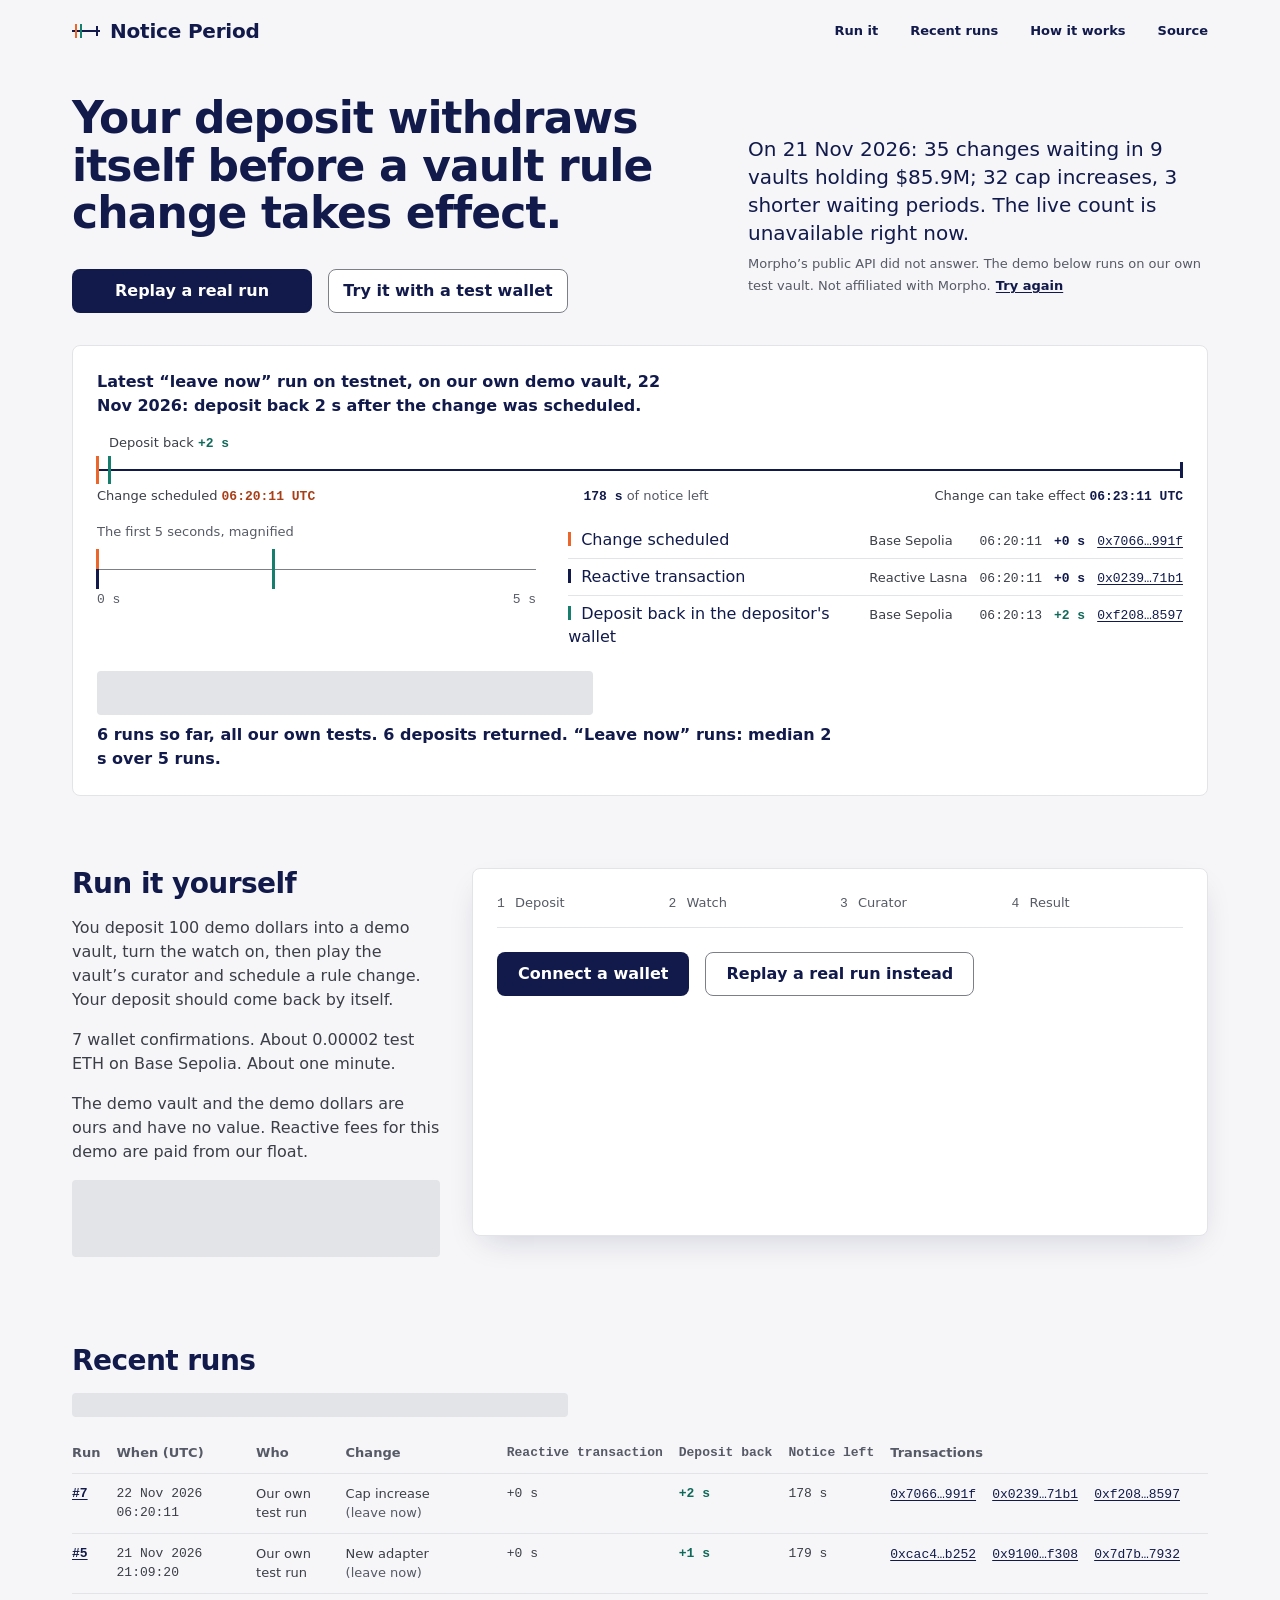
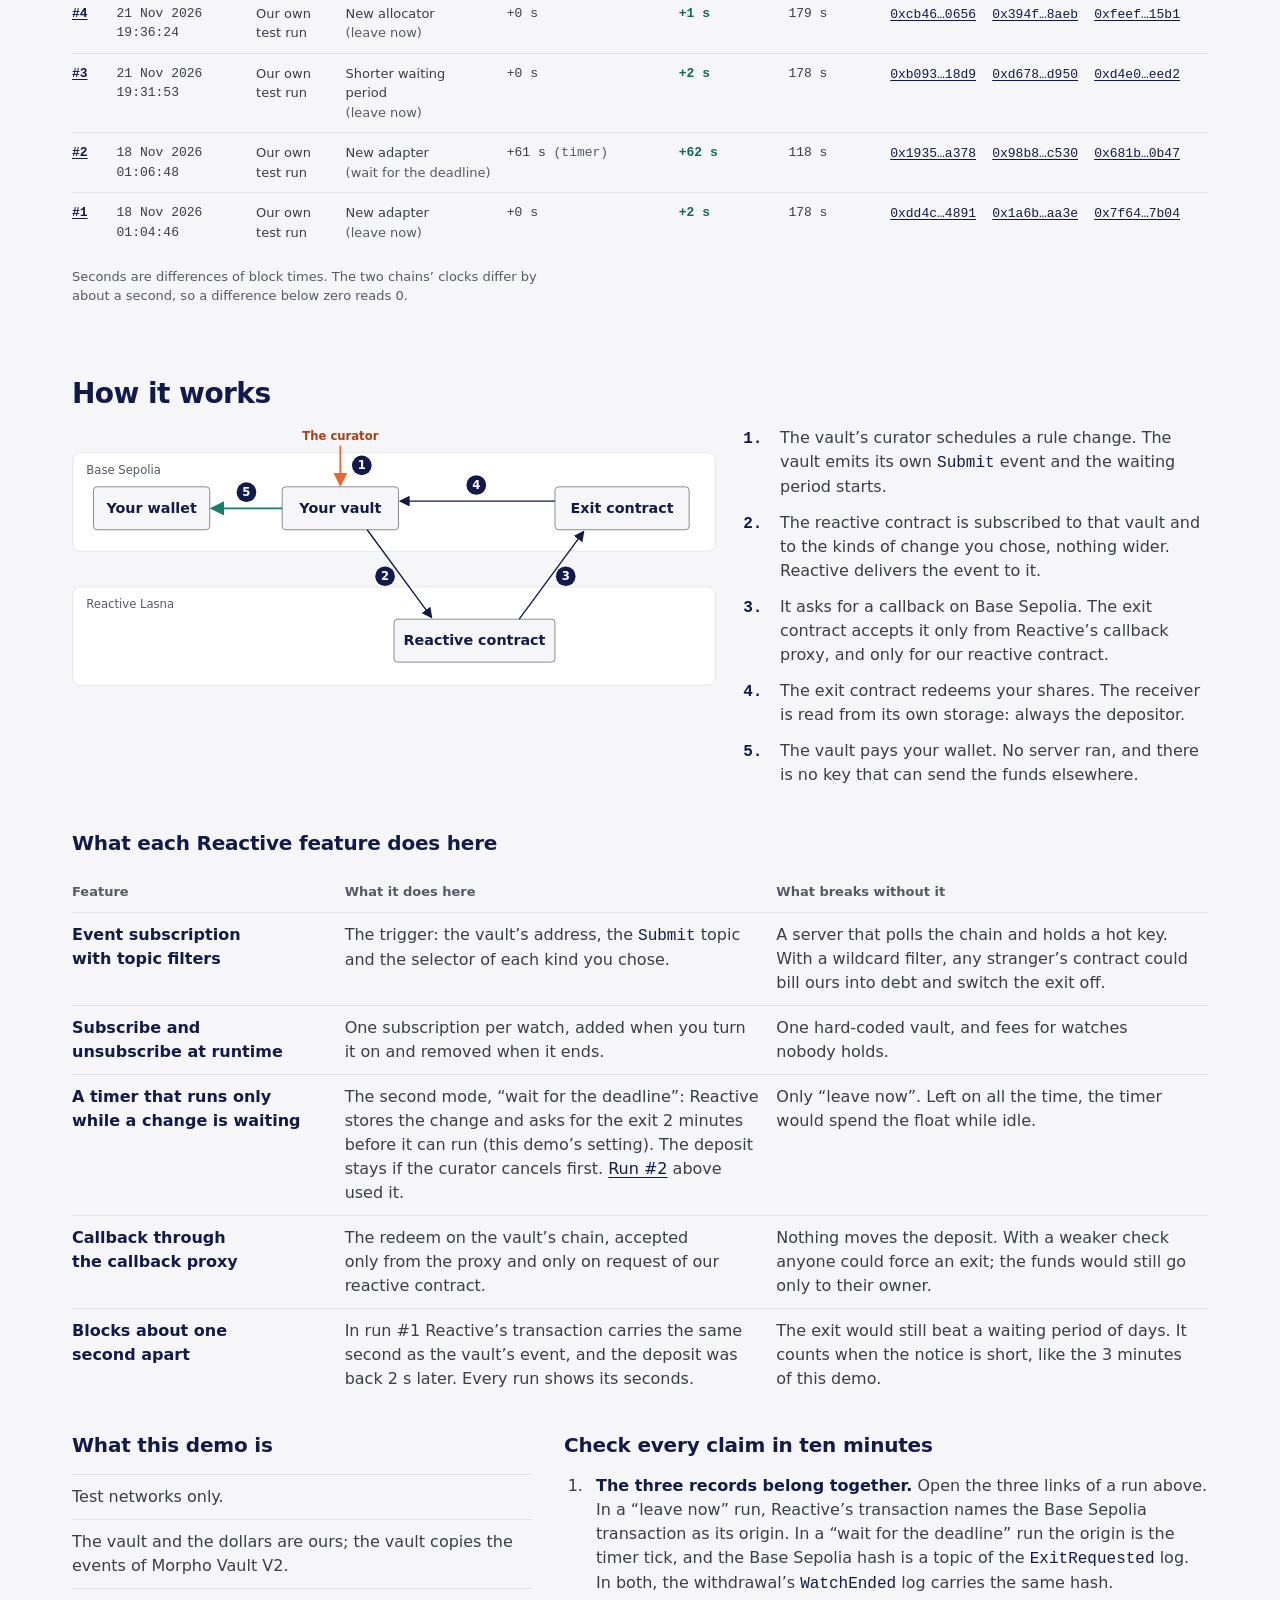
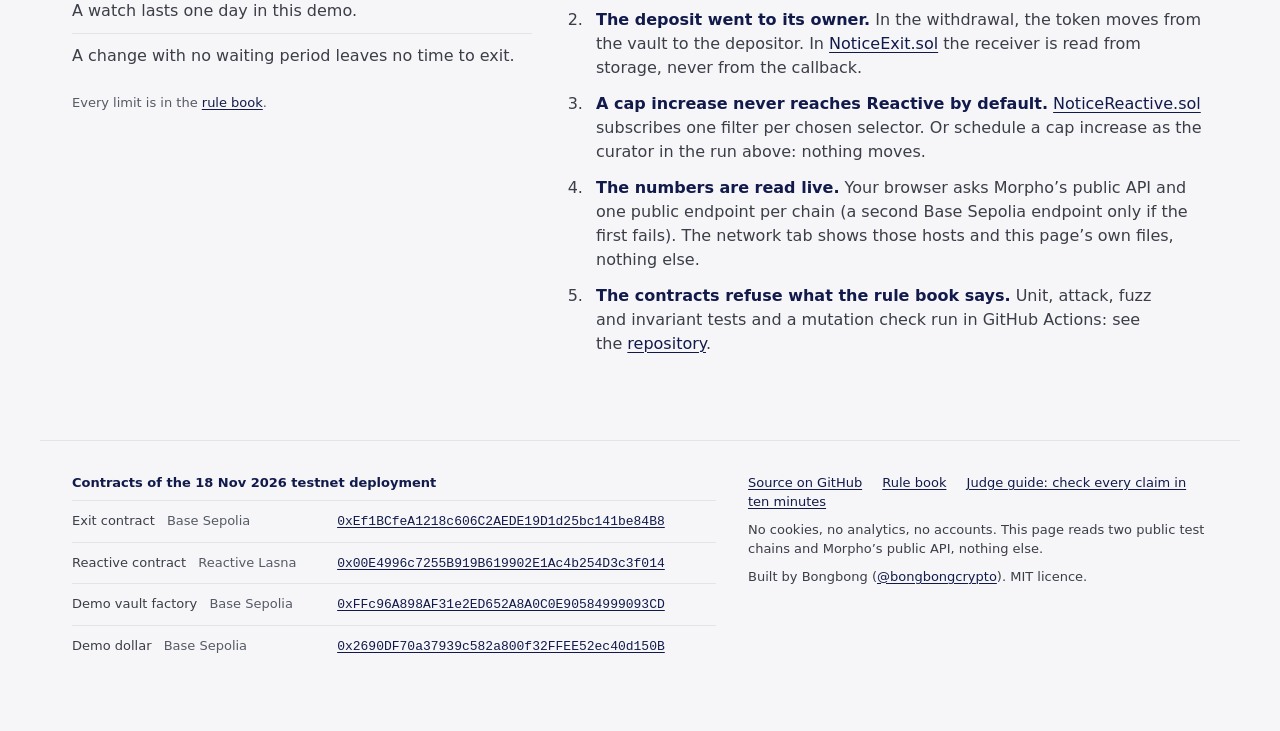
==== commit 834b0c83: "docs: say how ci starts, date the run list [skip ci]  Co-Authored-By: Claude Opus 5.5 <noreply@anthr" ====
--- a/docs/index.html
+++ b/docs/index.html
@@ -115,7 +115,7 @@
 
 <section class="band wrap" id="runs" aria-labelledby="runs-h">
   <h2 id="runs-h">Recent runs</h2>
-  <p class="small" id="runs-cap">Recorded list read 21 Nov 2026.</p>
+  <p class="small" id="runs-cap">Recorded list read 22 Nov 2026.</p>
   <table class="runs">
     <thead>
       <tr>
@@ -268,7 +268,7 @@
         <li><strong>The deposit went to its owner.</strong> In the withdrawal, the token moves from the vault to the depositor. In <a href="https://github.com/bongbongcrypto/notice-period/blob/main/src/NoticeExit.sol" rel="noopener noreferrer">NoticeExit.sol</a> the receiver is read from storage, never from the callback.</li>
         <li><strong>A cap increase never reaches Reactive by default.</strong> <a href="https://github.com/bongbongcrypto/notice-period/blob/main/src/NoticeReactive.sol" rel="noopener noreferrer">NoticeReactive.sol</a> subscribes one filter per chosen selector. Or schedule a cap increase as the curator in the run above: nothing moves.</li>
         <li><strong>The numbers are read live.</strong> Your browser asks Morpho&rsquo;s public API and one public endpoint per chain (a second Base Sepolia endpoint only if the first fails). The network tab shows those hosts and this page&rsquo;s own files, nothing else.</li>
-        <li><strong>The contracts refuse what the rule book says.</strong> Unit, attack, fuzz and invariant tests and a mutation check run on every push that touches the contracts: see the <a href="https://github.com/bongbongcrypto/notice-period#checks" rel="noopener noreferrer">repository</a>.</li>
+        <li><strong>The contracts refuse what the rule book says.</strong> Unit, attack, fuzz and invariant tests and a mutation check run in GitHub Actions: see the <a href="https://github.com/bongbongcrypto/notice-period#checks" rel="noopener noreferrer">repository</a>.</li>
       </ol>
     </div>
   </div>
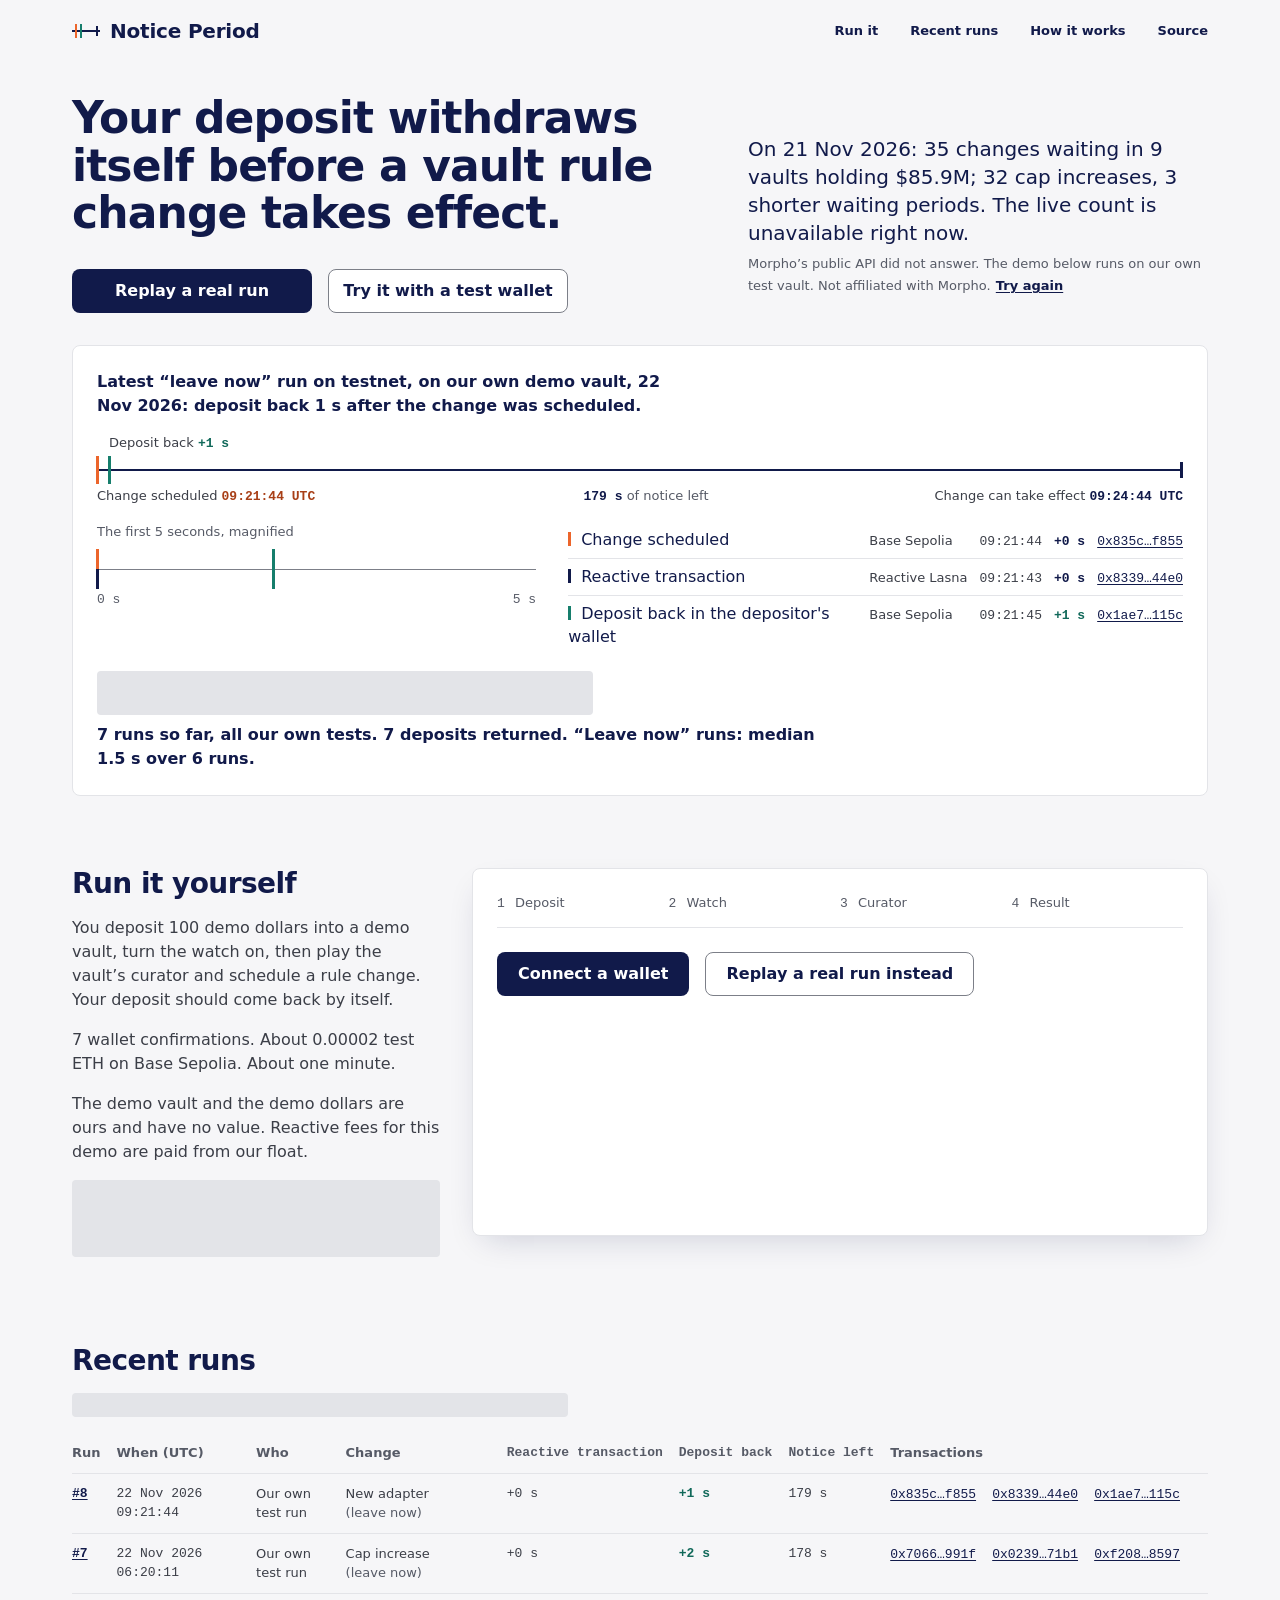
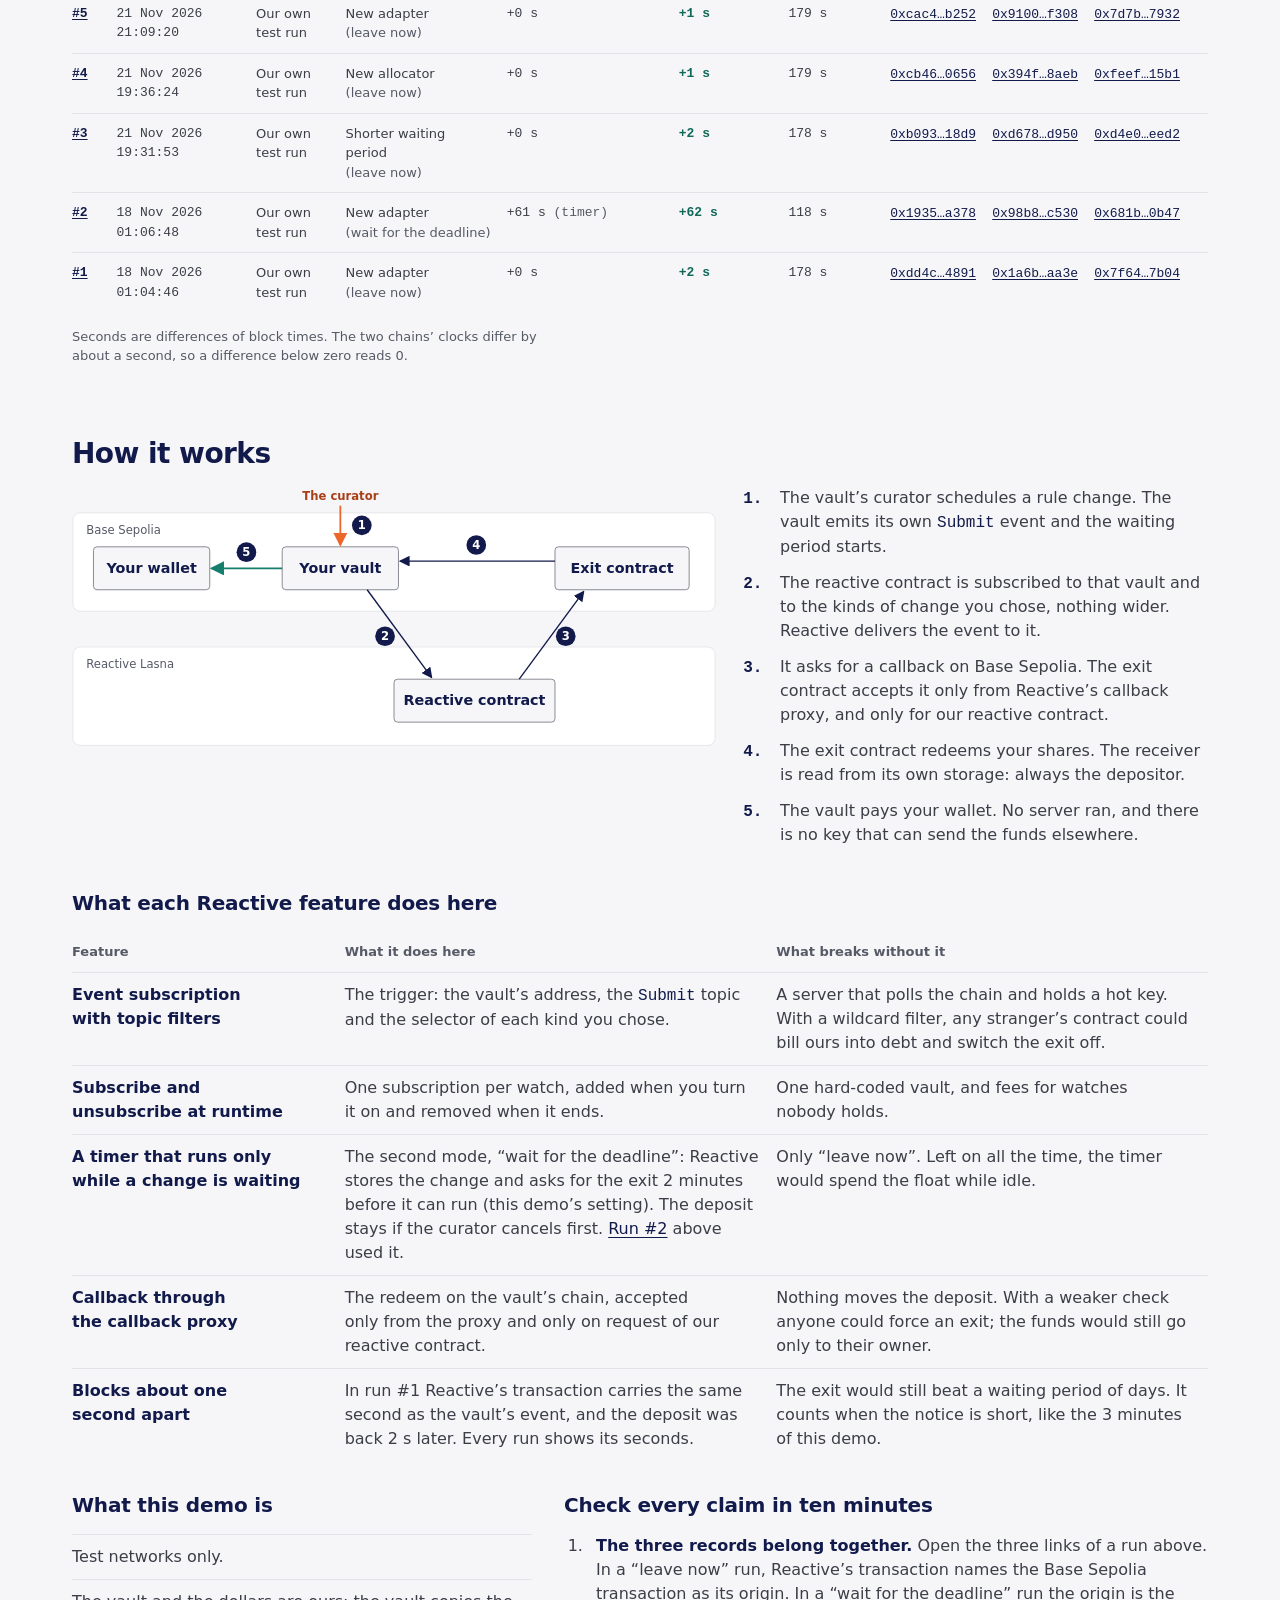
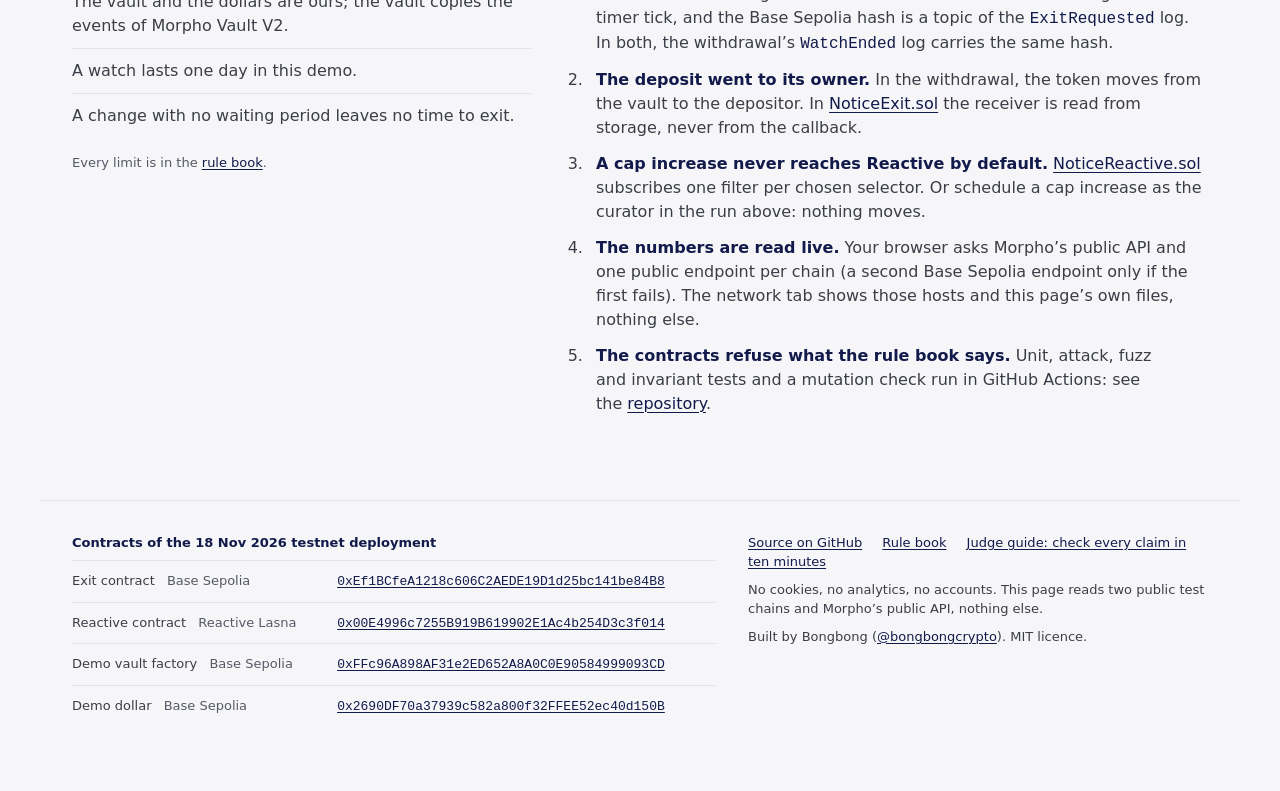
==== commit 4df30373: "docs(runs): record run 8, a watch held 3 hours Watch 8 (key B) armed 06:21:12 UTC, fired 09:21:44 UT" ====
--- a/docs/index.html
+++ b/docs/index.html
@@ -54,14 +54,14 @@
 
   <figure class="latest" aria-labelledby="latest-cap">
     <!-- recorded:latest -->
-    <figcaption id="latest-cap">Latest “leave now” run on testnet, on our own demo vault, 22 Nov 2026: deposit back 2 s after the change was scheduled.</figcaption>
+    <figcaption id="latest-cap">Latest “leave now” run on testnet, on our own demo vault, 22 Nov 2026: deposit back 1 s after the change was scheduled.</figcaption>
     <div class="strip" id="strip-first" data-stage="3">
       <div class="axis axis-full" aria-hidden="true">
         <span class="ax"></span><span class="tick t-sched"></span><span class="tick t-back"></span><span class="tick t-end"></span><span class="tick t-now" hidden></span>
-        <span class="lab l-sched">Change scheduled <b class="num">06:20:11 UTC</b></span>
-        <span class="lab l-back">Deposit back <b class="num">+2 s</b></span>
-        <span class="lab l-left"><b class="num">178 s</b> of notice left</span>
-        <span class="lab l-end">Change can take effect <b class="num">06:23:11 UTC</b></span>
+        <span class="lab l-sched">Change scheduled <b class="num">09:21:44 UTC</b></span>
+        <span class="lab l-back">Deposit back <b class="num">+1 s</b></span>
+        <span class="lab l-left"><b class="num">179 s</b> of notice left</span>
+        <span class="lab l-end">Change can take effect <b class="num">09:24:44 UTC</b></span>
       </div>
       <div class="zoom" aria-hidden="true">
         <p class="zoom-cap">The first 5 seconds, magnified</p>
@@ -71,20 +71,20 @@
         </div>
       </div>
       <div class="records">
-        <p class="vh" id="strip-alt">Run #7. Change scheduled at 06:20:11 UTC. Deposit back 2 seconds later. The change could take effect at 06:23:11 UTC, 178 seconds after the deposit was back.</p>
+        <p class="vh" id="strip-alt">Run #8. Change scheduled at 09:21:44 UTC. Deposit back 1 second later. The change could take effect at 09:24:44 UTC, 179 seconds after the deposit was back.</p>
         <table class="ledger">
           <caption class="vh">The three records of this run</caption>
           <thead class="vh"><tr><th scope="col">Record</th><th scope="col">Chain</th><th scope="col">UTC time</th><th scope="col">After the change</th><th scope="col">Transaction</th></tr></thead>
           <tbody id="ledger-first">
-            <tr class="rec rec-sched"><th scope="row"><span class="mark" aria-hidden="true"></span>Change scheduled</th><td class="chain">Base Sepolia</td><td class="num time">06:20:11</td><td class="num sec">+0&nbsp;s</td><td class="tx"><a class="hash" href="https://base-sepolia.blockscout.com/tx/0x7066827c63a73722651f68b14ec0552728107040ea8bf0dc316c23a8e76c991f" rel="noopener noreferrer" target="_blank" title="Change scheduled, transaction on Base Sepolia">0x7066…991f</a></td></tr>
-            <tr class="rec rec-react"><th scope="row"><span class="mark" aria-hidden="true"></span>Reactive transaction</th><td class="chain">Reactive Lasna</td><td class="num time">06:20:11</td><td class="num sec">+0&nbsp;s</td><td class="tx"><a class="hash" href="https://lasna.reactscan.net/tx/0x02395d2ebc5d87877f40082ac24ae0768b741061e3962a1ec5ab2fd8595271b1" rel="noopener noreferrer" target="_blank" title="Reactive transaction on Reactive Lasna">0x0239…71b1</a></td></tr>
-            <tr class="rec rec-back"><th scope="row"><span class="mark" aria-hidden="true"></span>Deposit back in the depositor&#x27;s wallet</th><td class="chain">Base Sepolia</td><td class="num time">06:20:13</td><td class="num sec">+2&nbsp;s</td><td class="tx"><a class="hash" href="https://base-sepolia.blockscout.com/tx/0xf20877f28e574b7eac8341a85afff2dac7b3f38cf9adbd06571d9546fbd48597" rel="noopener noreferrer" target="_blank" title="Withdrawal, transaction on Base Sepolia">0xf208…8597</a></td></tr>
+            <tr class="rec rec-sched"><th scope="row"><span class="mark" aria-hidden="true"></span>Change scheduled</th><td class="chain">Base Sepolia</td><td class="num time">09:21:44</td><td class="num sec">+0&nbsp;s</td><td class="tx"><a class="hash" href="https://base-sepolia.blockscout.com/tx/0x835c238cca37494c9aefea1dc03450ebe83ed1be0f9877751c2850c69c96f855" rel="noopener noreferrer" target="_blank" title="Change scheduled, transaction on Base Sepolia">0x835c…f855</a></td></tr>
+            <tr class="rec rec-react"><th scope="row"><span class="mark" aria-hidden="true"></span>Reactive transaction</th><td class="chain">Reactive Lasna</td><td class="num time">09:21:43</td><td class="num sec">+0&nbsp;s</td><td class="tx"><a class="hash" href="https://lasna.reactscan.net/tx/0x833910d12d0f9004679e29a9973e95c4d19ce2e56089dac10024a6e169bd44e0" rel="noopener noreferrer" target="_blank" title="Reactive transaction on Reactive Lasna">0x8339…44e0</a></td></tr>
+            <tr class="rec rec-back"><th scope="row"><span class="mark" aria-hidden="true"></span>Deposit back in the depositor&#x27;s wallet</th><td class="chain">Base Sepolia</td><td class="num time">09:21:45</td><td class="num sec">+1&nbsp;s</td><td class="tx"><a class="hash" href="https://base-sepolia.blockscout.com/tx/0x1ae72fd8c1f51f5198bc03336063a1513d586bff8900118890e17a7c7a92115c" rel="noopener noreferrer" target="_blank" title="Withdrawal, transaction on Base Sepolia">0x1ae7…115c</a></td></tr>
           </tbody>
         </table>
       </div>
     </div>
     <p class="small" id="latest-check">Recorded copy read 22 Nov 2026.</p>
-    <p class="proof" id="proof">6 runs so far, all our own tests. 6 deposits returned. “Leave now” runs: median 2 s over 5 runs.</p>
+    <p class="proof" id="proof">7 runs so far, all our own tests. 7 deposits returned. “Leave now” runs: median 1.5 s over 6 runs.</p>
     <!-- /recorded:latest -->
   </figure>
 </section>
@@ -131,6 +131,7 @@
     </thead>
     <tbody id="runs-body">
             <!-- recorded:runs -->
+            <tr><th scope="row" class="num"><a href="#run=8">#8</a></th><td class="num" data-l="When (UTC)">22 Nov 2026 09:21:44</td><td data-l="Who">Our own test run</td><td data-l="Change">New adapter <span class="quiet">(leave now)</span></td><td class="num" data-l="Reactive transaction">+0&nbsp;s</td><td class="num back" data-l="Deposit back">+1&nbsp;s</td><td class="num" data-l="Notice left">179&nbsp;s</td><td class="tx" data-l="Transactions"><a class="hash" href="https://base-sepolia.blockscout.com/tx/0x835c238cca37494c9aefea1dc03450ebe83ed1be0f9877751c2850c69c96f855" rel="noopener noreferrer" target="_blank" title="Run 8, change scheduled, Base Sepolia">0x835c…f855</a> <a class="hash" href="https://lasna.reactscan.net/tx/0x833910d12d0f9004679e29a9973e95c4d19ce2e56089dac10024a6e169bd44e0" rel="noopener noreferrer" target="_blank" title="Run 8, reactive transaction, Reactive Lasna">0x8339…44e0</a> <a class="hash" href="https://base-sepolia.blockscout.com/tx/0x1ae72fd8c1f51f5198bc03336063a1513d586bff8900118890e17a7c7a92115c" rel="noopener noreferrer" target="_blank" title="Run 8, withdrawal, Base Sepolia">0x1ae7…115c</a></td></tr>
             <tr><th scope="row" class="num"><a href="#run=7">#7</a></th><td class="num" data-l="When (UTC)">22 Nov 2026 06:20:11</td><td data-l="Who">Our own test run</td><td data-l="Change">Cap increase <span class="quiet">(leave now)</span></td><td class="num" data-l="Reactive transaction">+0&nbsp;s</td><td class="num back" data-l="Deposit back">+2&nbsp;s</td><td class="num" data-l="Notice left">178&nbsp;s</td><td class="tx" data-l="Transactions"><a class="hash" href="https://base-sepolia.blockscout.com/tx/0x7066827c63a73722651f68b14ec0552728107040ea8bf0dc316c23a8e76c991f" rel="noopener noreferrer" target="_blank" title="Run 7, change scheduled, Base Sepolia">0x7066…991f</a> <a class="hash" href="https://lasna.reactscan.net/tx/0x02395d2ebc5d87877f40082ac24ae0768b741061e3962a1ec5ab2fd8595271b1" rel="noopener noreferrer" target="_blank" title="Run 7, reactive transaction, Reactive Lasna">0x0239…71b1</a> <a class="hash" href="https://base-sepolia.blockscout.com/tx/0xf20877f28e574b7eac8341a85afff2dac7b3f38cf9adbd06571d9546fbd48597" rel="noopener noreferrer" target="_blank" title="Run 7, withdrawal, Base Sepolia">0xf208…8597</a></td></tr>
             <tr><th scope="row" class="num"><a href="#run=5">#5</a></th><td class="num" data-l="When (UTC)">21 Nov 2026 21:09:20</td><td data-l="Who">Our own test run</td><td data-l="Change">New adapter <span class="quiet">(leave now)</span></td><td class="num" data-l="Reactive transaction">+0&nbsp;s</td><td class="num back" data-l="Deposit back">+1&nbsp;s</td><td class="num" data-l="Notice left">179&nbsp;s</td><td class="tx" data-l="Transactions"><a class="hash" href="https://base-sepolia.blockscout.com/tx/0xcac46e4f8088ebdbb5ba4bd46ec49f79dd1a7bbeec10c5d03844edfd6c8bb252" rel="noopener noreferrer" target="_blank" title="Run 5, change scheduled, Base Sepolia">0xcac4…b252</a> <a class="hash" href="https://lasna.reactscan.net/tx/0x9100fdc75b0896b2edfdea8f89aa019d74d4f1666d8bd1aa6b015158730df308" rel="noopener noreferrer" target="_blank" title="Run 5, reactive transaction, Reactive Lasna">0x9100…f308</a> <a class="hash" href="https://base-sepolia.blockscout.com/tx/0x7d7be1a69c3518a25c63c14ac517eeb350fbbb891c552a911222e9a68ab87932" rel="noopener noreferrer" target="_blank" title="Run 5, withdrawal, Base Sepolia">0x7d7b…7932</a></td></tr>
             <tr><th scope="row" class="num"><a href="#run=4">#4</a></th><td class="num" data-l="When (UTC)">21 Nov 2026 19:36:24</td><td data-l="Who">Our own test run</td><td data-l="Change">New allocator <span class="quiet">(leave now)</span></td><td class="num" data-l="Reactive transaction">+0&nbsp;s</td><td class="num back" data-l="Deposit back">+1&nbsp;s</td><td class="num" data-l="Notice left">179&nbsp;s</td><td class="tx" data-l="Transactions"><a class="hash" href="https://base-sepolia.blockscout.com/tx/0xcb46ba5b790545fe26a4102d709c24cc2f393ec393565910ce7370176dfc0656" rel="noopener noreferrer" target="_blank" title="Run 4, change scheduled, Base Sepolia">0xcb46…0656</a> <a class="hash" href="https://lasna.reactscan.net/tx/0x394f2e9b74612cead05c02972f57f16e3e07d9d88ce6962b36556b7f81f68aeb" rel="noopener noreferrer" target="_blank" title="Run 4, reactive transaction, Reactive Lasna">0x394f…8aeb</a> <a class="hash" href="https://base-sepolia.blockscout.com/tx/0xfeefba149291d58e5bcb775d74f11e2bb589806288d0511da2c78f75b5fb15b1" rel="noopener noreferrer" target="_blank" title="Run 4, withdrawal, Base Sepolia">0xfeef…15b1</a></td></tr>
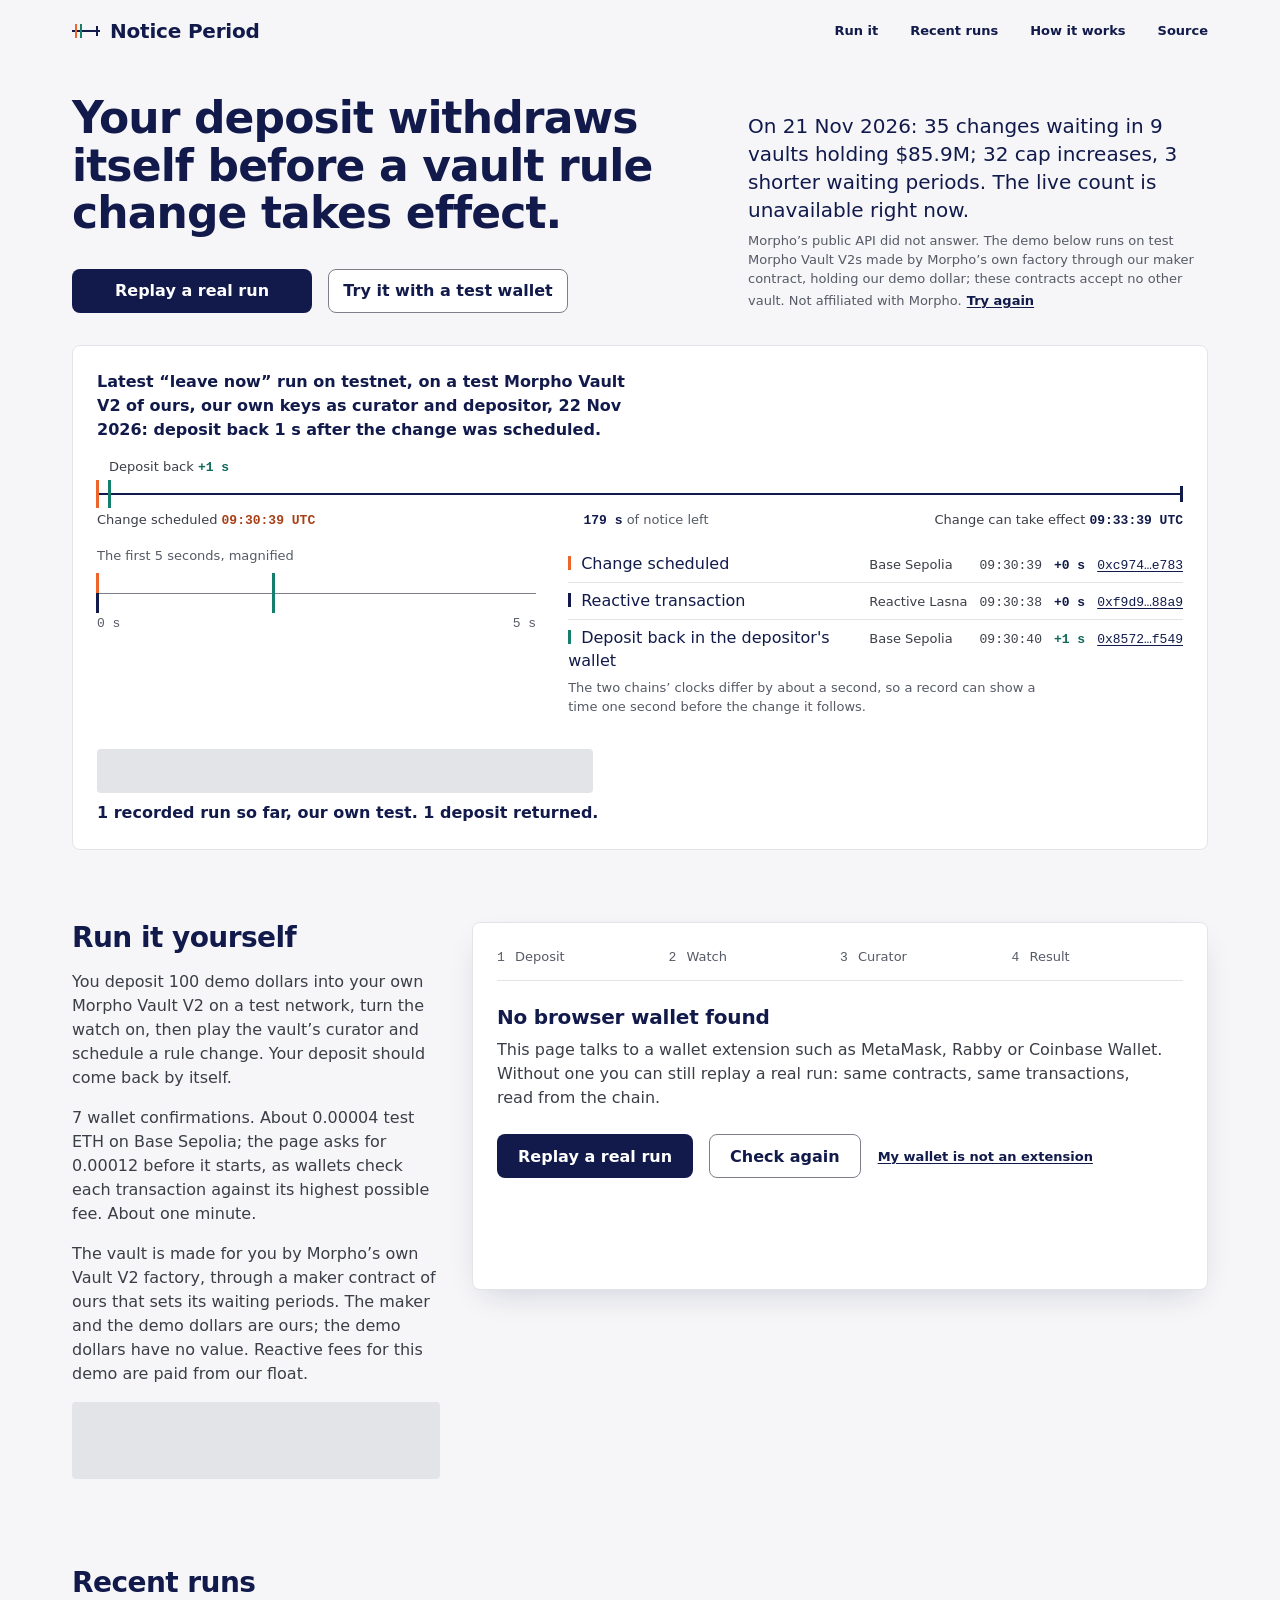
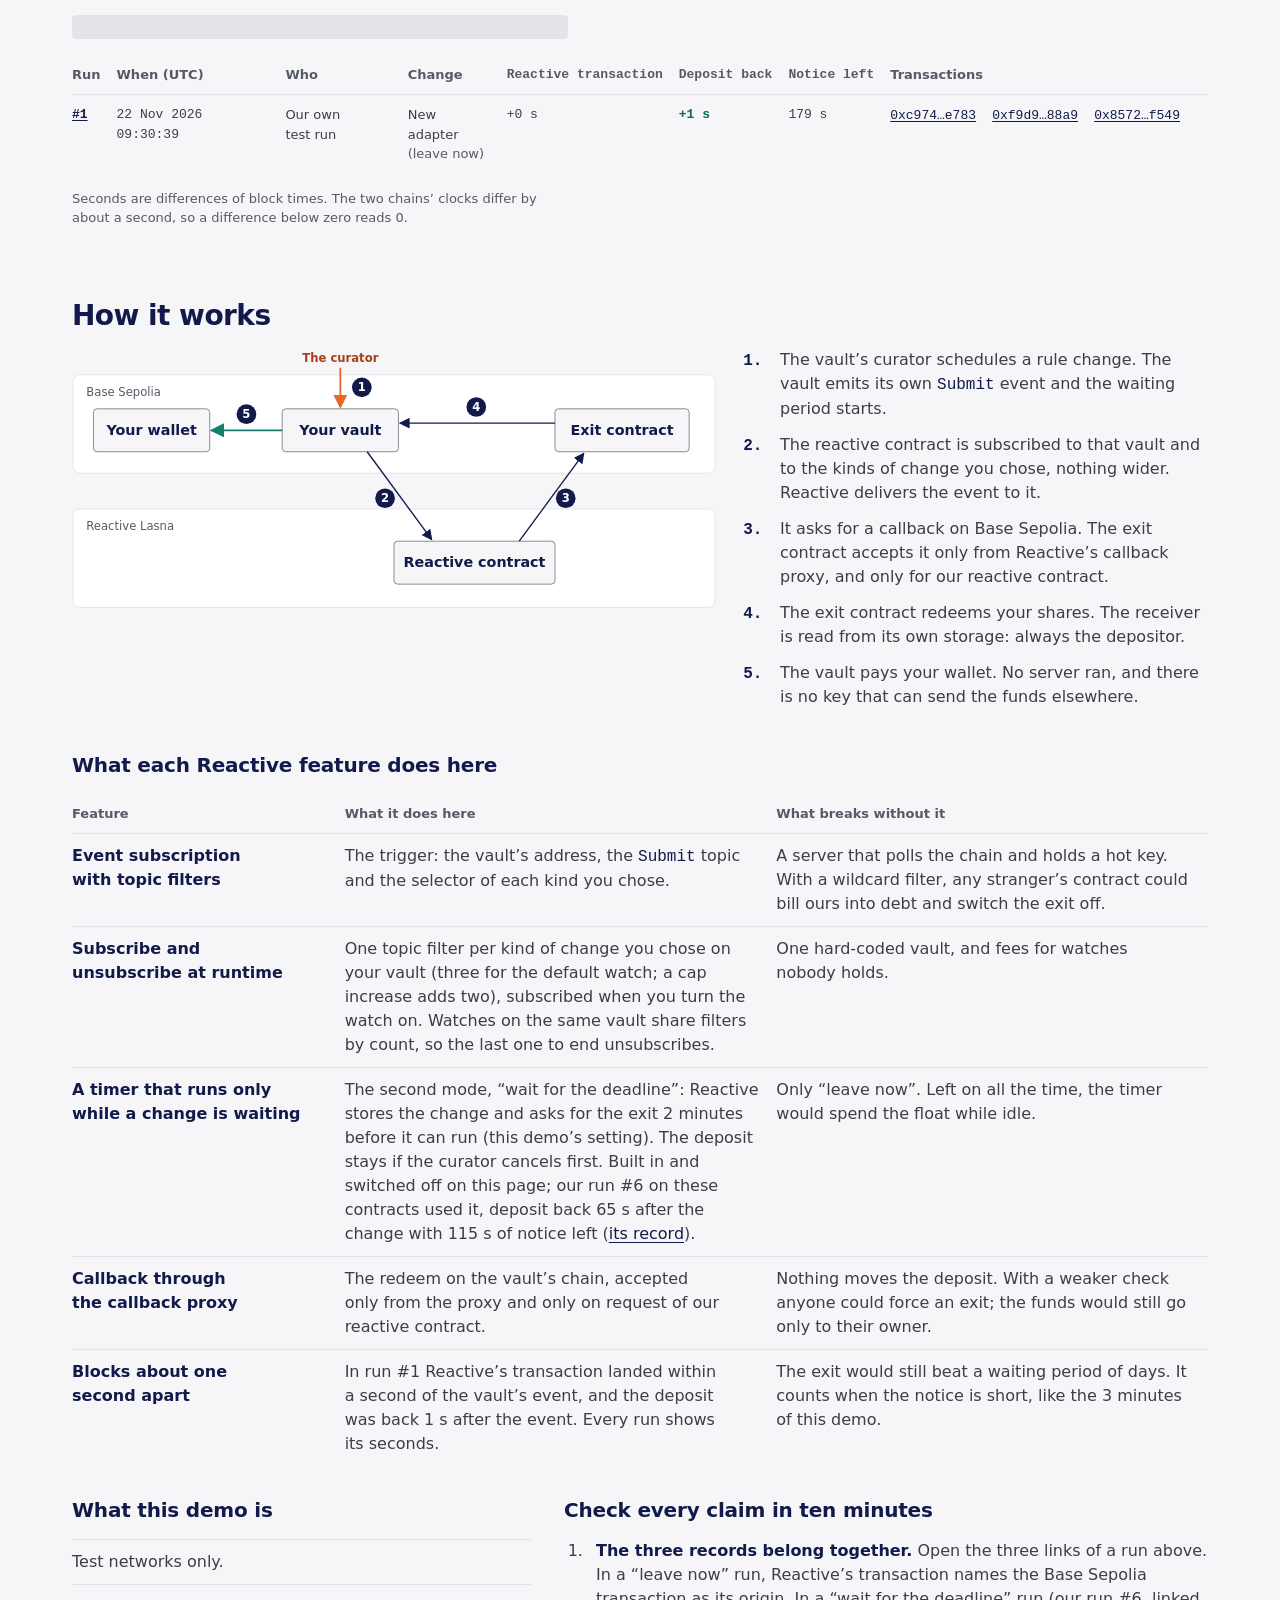
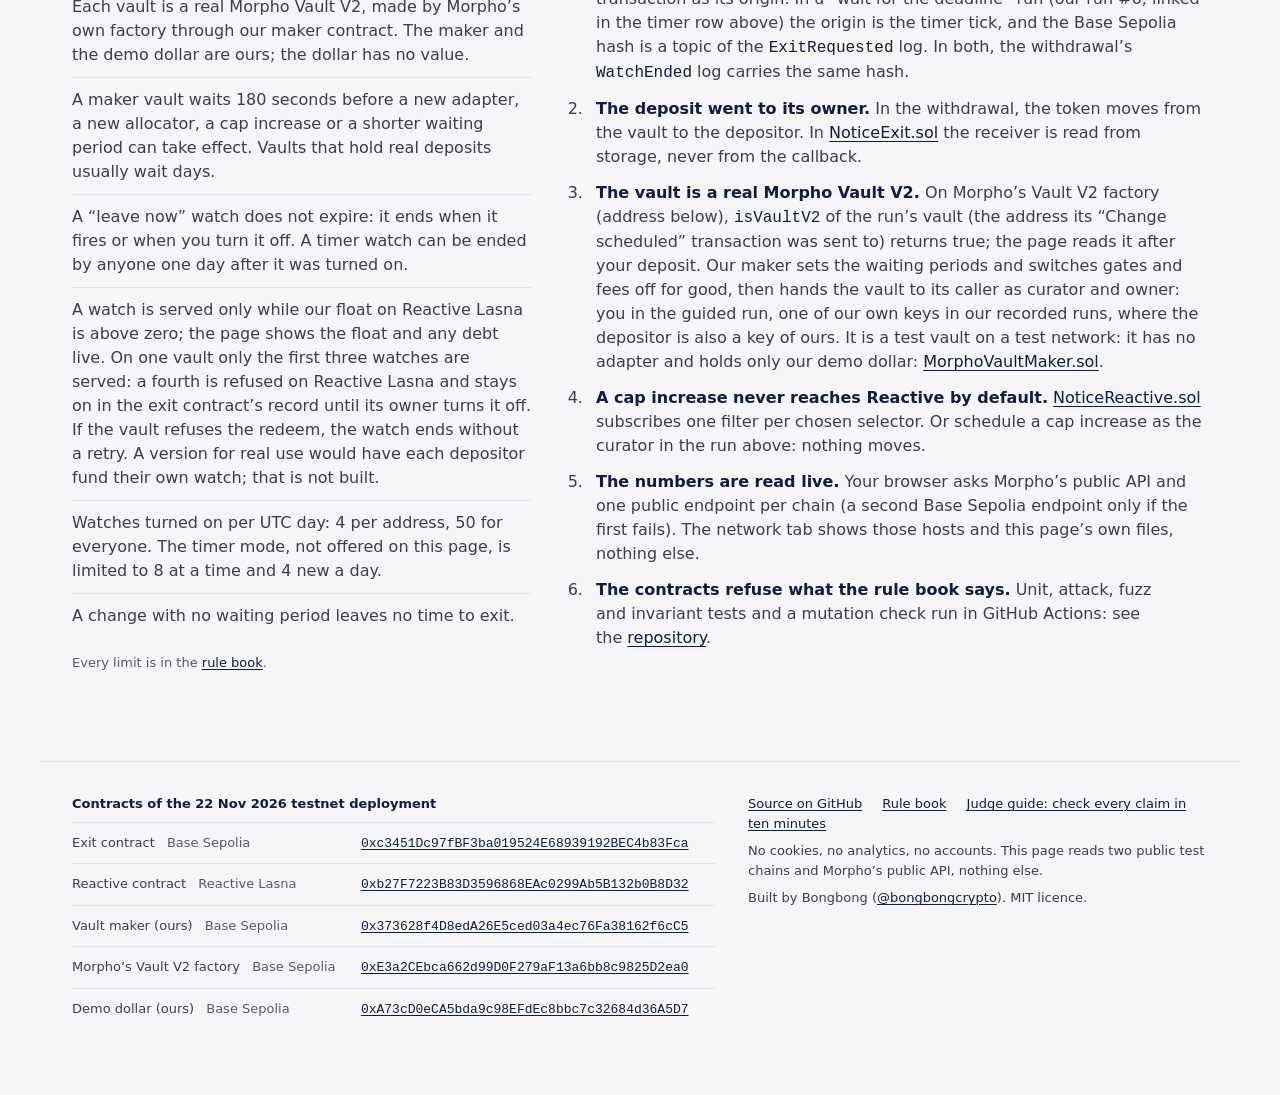
==== commit ac8bc334: "feat(page): guided run on real Morpho Vault V2s The page reads its contracts, our two accounts and t" ====
--- a/docs/index.html
+++ b/docs/index.html
@@ -14,6 +14,7 @@
 <link rel="icon" href="favicon.svg" type="image/svg+xml">
 <link rel="stylesheet" href="app.css">
 <script defer src="guard.js"></script>
+<script defer src="data/deployment.js"></script>
 <script defer src="config.js"></script>
 <script defer src="sig.js"></script>
 <script defer src="abi.js"></script>
@@ -49,19 +50,19 @@
   </div>
   <div class="problem">
     <p class="problem-line" id="problem">On 21 Nov 2026, 35 rule changes were waiting in 9 Morpho vaults holding $85.9M. 3 of them were a kind this tool would exit on by default.</p>
-    <p class="small" id="problem-src">Morpho&rsquo;s public API, 21 Nov 2026: 32 cap increases, 3 shorter waiting periods. The demo below runs on our own test vault. Not affiliated with Morpho.</p>
+    <p class="small" id="problem-src">Morpho&rsquo;s public API, 21 Nov 2026: 32 cap increases, 3 shorter waiting periods. The demo below runs on test Morpho Vault V2s made by Morpho&rsquo;s own factory through our maker contract, holding our demo dollar; these contracts accept no other vault. Not affiliated with Morpho.</p>
   </div>
 
   <figure class="latest" aria-labelledby="latest-cap">
     <!-- recorded:latest -->
-    <figcaption id="latest-cap">Latest “leave now” run on testnet, on our own demo vault, 22 Nov 2026: deposit back 1 s after the change was scheduled.</figcaption>
+    <figcaption id="latest-cap">Latest “leave now” run on testnet, on a test Morpho Vault V2 of ours, our own keys as curator and depositor, 22 Nov 2026: deposit back 1 s after the change was scheduled.</figcaption>
     <div class="strip" id="strip-first" data-stage="3">
       <div class="axis axis-full" aria-hidden="true">
         <span class="ax"></span><span class="tick t-sched"></span><span class="tick t-back"></span><span class="tick t-end"></span><span class="tick t-now" hidden></span>
-        <span class="lab l-sched">Change scheduled <b class="num">09:21:44 UTC</b></span>
+        <span class="lab l-sched">Change scheduled <b class="num">09:30:39 UTC</b></span>
         <span class="lab l-back">Deposit back <b class="num">+1 s</b></span>
         <span class="lab l-left"><b class="num">179 s</b> of notice left</span>
-        <span class="lab l-end">Change can take effect <b class="num">09:24:44 UTC</b></span>
+        <span class="lab l-end">Change can take effect <b class="num">09:33:39 UTC</b></span>
       </div>
       <div class="zoom" aria-hidden="true">
         <p class="zoom-cap">The first 5 seconds, magnified</p>
@@ -71,20 +72,21 @@
         </div>
       </div>
       <div class="records">
-        <p class="vh" id="strip-alt">Run #8. Change scheduled at 09:21:44 UTC. Deposit back 1 second later. The change could take effect at 09:24:44 UTC, 179 seconds after the deposit was back.</p>
+        <p class="vh" id="strip-alt">Run #1. Change scheduled at 09:30:39 UTC. Deposit back 1 second later. The change could take effect at 09:33:39 UTC, 179 seconds after the deposit was back.</p>
         <table class="ledger">
           <caption class="vh">The three records of this run</caption>
           <thead class="vh"><tr><th scope="col">Record</th><th scope="col">Chain</th><th scope="col">UTC time</th><th scope="col">After the change</th><th scope="col">Transaction</th></tr></thead>
           <tbody id="ledger-first">
-            <tr class="rec rec-sched"><th scope="row"><span class="mark" aria-hidden="true"></span>Change scheduled</th><td class="chain">Base Sepolia</td><td class="num time">09:21:44</td><td class="num sec">+0&nbsp;s</td><td class="tx"><a class="hash" href="https://base-sepolia.blockscout.com/tx/0x835c238cca37494c9aefea1dc03450ebe83ed1be0f9877751c2850c69c96f855" rel="noopener noreferrer" target="_blank" title="Change scheduled, transaction on Base Sepolia">0x835c…f855</a></td></tr>
-            <tr class="rec rec-react"><th scope="row"><span class="mark" aria-hidden="true"></span>Reactive transaction</th><td class="chain">Reactive Lasna</td><td class="num time">09:21:43</td><td class="num sec">+0&nbsp;s</td><td class="tx"><a class="hash" href="https://lasna.reactscan.net/tx/0x833910d12d0f9004679e29a9973e95c4d19ce2e56089dac10024a6e169bd44e0" rel="noopener noreferrer" target="_blank" title="Reactive transaction on Reactive Lasna">0x8339…44e0</a></td></tr>
-            <tr class="rec rec-back"><th scope="row"><span class="mark" aria-hidden="true"></span>Deposit back in the depositor&#x27;s wallet</th><td class="chain">Base Sepolia</td><td class="num time">09:21:45</td><td class="num sec">+1&nbsp;s</td><td class="tx"><a class="hash" href="https://base-sepolia.blockscout.com/tx/0x1ae72fd8c1f51f5198bc03336063a1513d586bff8900118890e17a7c7a92115c" rel="noopener noreferrer" target="_blank" title="Withdrawal, transaction on Base Sepolia">0x1ae7…115c</a></td></tr>
+            <tr class="rec rec-sched"><th scope="row"><span class="mark" aria-hidden="true"></span>Change scheduled</th><td class="chain">Base Sepolia</td><td class="num time">09:30:39</td><td class="num sec">+0&nbsp;s</td><td class="tx"><a class="hash" href="https://base-sepolia.blockscout.com/tx/0xc974112485f9350817cb58a35418cc309b7d27b536dfa3da3e4a08eeba9ce783" rel="noopener noreferrer" target="_blank" title="Change scheduled, transaction on Base Sepolia">0xc974…e783</a></td></tr>
+            <tr class="rec rec-react"><th scope="row"><span class="mark" aria-hidden="true"></span>Reactive transaction</th><td class="chain">Reactive Lasna</td><td class="num time">09:30:38</td><td class="num sec">+0&nbsp;s</td><td class="tx"><a class="hash" href="https://lasna.reactscan.net/tx/0xf9d98a074ebb38114108434a8704e50e659929c25ab510c0644e35602b4b88a9" rel="noopener noreferrer" target="_blank" title="Reactive transaction on Reactive Lasna">0xf9d9…88a9</a></td></tr>
+            <tr class="rec rec-back"><th scope="row"><span class="mark" aria-hidden="true"></span>Deposit back in the depositor&#x27;s wallet</th><td class="chain">Base Sepolia</td><td class="num time">09:30:40</td><td class="num sec">+1&nbsp;s</td><td class="tx"><a class="hash" href="https://base-sepolia.blockscout.com/tx/0x85724300cdc2c5a21cf1f56c58133094f6f07e694644fa1d692368d296e1f549" rel="noopener noreferrer" target="_blank" title="Withdrawal, transaction on Base Sepolia">0x8572…f549</a></td></tr>
           </tbody>
         </table>
+        <p class="small">The two chains&rsquo; clocks differ by about a second, so a record can show a time one second before the change it follows.</p>
       </div>
     </div>
     <p class="small" id="latest-check">Recorded copy read 22 Nov 2026.</p>
-    <p class="proof" id="proof">7 runs so far, all our own tests. 7 deposits returned. “Leave now” runs: median 1.5 s over 6 runs.</p>
+    <p class="proof" id="proof">1 recorded run so far, our own test. 1 deposit returned.</p>
     <!-- /recorded:latest -->
   </figure>
 </section>
@@ -92,11 +94,11 @@
 <section class="band wrap try" id="try" aria-labelledby="try-h">
   <div class="try-text">
     <h2 id="try-h">Run it yourself</h2>
-    <p>You deposit 100 demo dollars into a demo vault, turn the watch on, then play the vault&rsquo;s curator and schedule a rule change. Your deposit should come back by itself.</p>
+    <p>You deposit 100 demo dollars into your own Morpho Vault V2 on a test network, turn the watch on, then play the vault&rsquo;s curator and schedule a rule change. Your deposit should come back by itself.</p>
     <div id="intro">
-      <p>7 wallet confirmations. About 0.00002 test ETH on Base Sepolia. About one minute.</p>
-      <p>The demo vault and the demo dollars are ours and have no value. Reactive fees for this demo are paid from our float.</p>
-      <p class="small" id="health">Today&rsquo;s run count and the float are read from both chains when the page&rsquo;s script runs.</p>
+      <p>7 wallet confirmations. About 0.00004 test ETH on Base Sepolia; the page asks for 0.00012 before it starts, as wallets check each transaction against its highest possible fee. About one minute.</p>
+      <p>The vault is made for you by Morpho&rsquo;s own Vault V2 factory, through a maker contract of ours that sets its waiting periods. The maker and the demo dollars are ours; the demo dollars have no value. Reactive fees for this demo are paid from our float.</p>
+      <p class="small" id="health">Today&rsquo;s run count, the float and any debt are read from both chains when the page&rsquo;s script runs.</p>
     </div>
   </div>
   <div class="panel">
@@ -131,13 +133,7 @@
     </thead>
     <tbody id="runs-body">
             <!-- recorded:runs -->
-            <tr><th scope="row" class="num"><a href="#run=8">#8</a></th><td class="num" data-l="When (UTC)">22 Nov 2026 09:21:44</td><td data-l="Who">Our own test run</td><td data-l="Change">New adapter <span class="quiet">(leave now)</span></td><td class="num" data-l="Reactive transaction">+0&nbsp;s</td><td class="num back" data-l="Deposit back">+1&nbsp;s</td><td class="num" data-l="Notice left">179&nbsp;s</td><td class="tx" data-l="Transactions"><a class="hash" href="https://base-sepolia.blockscout.com/tx/0x835c238cca37494c9aefea1dc03450ebe83ed1be0f9877751c2850c69c96f855" rel="noopener noreferrer" target="_blank" title="Run 8, change scheduled, Base Sepolia">0x835c…f855</a> <a class="hash" href="https://lasna.reactscan.net/tx/0x833910d12d0f9004679e29a9973e95c4d19ce2e56089dac10024a6e169bd44e0" rel="noopener noreferrer" target="_blank" title="Run 8, reactive transaction, Reactive Lasna">0x8339…44e0</a> <a class="hash" href="https://base-sepolia.blockscout.com/tx/0x1ae72fd8c1f51f5198bc03336063a1513d586bff8900118890e17a7c7a92115c" rel="noopener noreferrer" target="_blank" title="Run 8, withdrawal, Base Sepolia">0x1ae7…115c</a></td></tr>
-            <tr><th scope="row" class="num"><a href="#run=7">#7</a></th><td class="num" data-l="When (UTC)">22 Nov 2026 06:20:11</td><td data-l="Who">Our own test run</td><td data-l="Change">Cap increase <span class="quiet">(leave now)</span></td><td class="num" data-l="Reactive transaction">+0&nbsp;s</td><td class="num back" data-l="Deposit back">+2&nbsp;s</td><td class="num" data-l="Notice left">178&nbsp;s</td><td class="tx" data-l="Transactions"><a class="hash" href="https://base-sepolia.blockscout.com/tx/0x7066827c63a73722651f68b14ec0552728107040ea8bf0dc316c23a8e76c991f" rel="noopener noreferrer" target="_blank" title="Run 7, change scheduled, Base Sepolia">0x7066…991f</a> <a class="hash" href="https://lasna.reactscan.net/tx/0x02395d2ebc5d87877f40082ac24ae0768b741061e3962a1ec5ab2fd8595271b1" rel="noopener noreferrer" target="_blank" title="Run 7, reactive transaction, Reactive Lasna">0x0239…71b1</a> <a class="hash" href="https://base-sepolia.blockscout.com/tx/0xf20877f28e574b7eac8341a85afff2dac7b3f38cf9adbd06571d9546fbd48597" rel="noopener noreferrer" target="_blank" title="Run 7, withdrawal, Base Sepolia">0xf208…8597</a></td></tr>
-            <tr><th scope="row" class="num"><a href="#run=5">#5</a></th><td class="num" data-l="When (UTC)">21 Nov 2026 21:09:20</td><td data-l="Who">Our own test run</td><td data-l="Change">New adapter <span class="quiet">(leave now)</span></td><td class="num" data-l="Reactive transaction">+0&nbsp;s</td><td class="num back" data-l="Deposit back">+1&nbsp;s</td><td class="num" data-l="Notice left">179&nbsp;s</td><td class="tx" data-l="Transactions"><a class="hash" href="https://base-sepolia.blockscout.com/tx/0xcac46e4f8088ebdbb5ba4bd46ec49f79dd1a7bbeec10c5d03844edfd6c8bb252" rel="noopener noreferrer" target="_blank" title="Run 5, change scheduled, Base Sepolia">0xcac4…b252</a> <a class="hash" href="https://lasna.reactscan.net/tx/0x9100fdc75b0896b2edfdea8f89aa019d74d4f1666d8bd1aa6b015158730df308" rel="noopener noreferrer" target="_blank" title="Run 5, reactive transaction, Reactive Lasna">0x9100…f308</a> <a class="hash" href="https://base-sepolia.blockscout.com/tx/0x7d7be1a69c3518a25c63c14ac517eeb350fbbb891c552a911222e9a68ab87932" rel="noopener noreferrer" target="_blank" title="Run 5, withdrawal, Base Sepolia">0x7d7b…7932</a></td></tr>
-            <tr><th scope="row" class="num"><a href="#run=4">#4</a></th><td class="num" data-l="When (UTC)">21 Nov 2026 19:36:24</td><td data-l="Who">Our own test run</td><td data-l="Change">New allocator <span class="quiet">(leave now)</span></td><td class="num" data-l="Reactive transaction">+0&nbsp;s</td><td class="num back" data-l="Deposit back">+1&nbsp;s</td><td class="num" data-l="Notice left">179&nbsp;s</td><td class="tx" data-l="Transactions"><a class="hash" href="https://base-sepolia.blockscout.com/tx/0xcb46ba5b790545fe26a4102d709c24cc2f393ec393565910ce7370176dfc0656" rel="noopener noreferrer" target="_blank" title="Run 4, change scheduled, Base Sepolia">0xcb46…0656</a> <a class="hash" href="https://lasna.reactscan.net/tx/0x394f2e9b74612cead05c02972f57f16e3e07d9d88ce6962b36556b7f81f68aeb" rel="noopener noreferrer" target="_blank" title="Run 4, reactive transaction, Reactive Lasna">0x394f…8aeb</a> <a class="hash" href="https://base-sepolia.blockscout.com/tx/0xfeefba149291d58e5bcb775d74f11e2bb589806288d0511da2c78f75b5fb15b1" rel="noopener noreferrer" target="_blank" title="Run 4, withdrawal, Base Sepolia">0xfeef…15b1</a></td></tr>
-            <tr><th scope="row" class="num"><a href="#run=3">#3</a></th><td class="num" data-l="When (UTC)">21 Nov 2026 19:31:53</td><td data-l="Who">Our own test run</td><td data-l="Change">Shorter waiting period <span class="quiet">(leave now)</span></td><td class="num" data-l="Reactive transaction">+0&nbsp;s</td><td class="num back" data-l="Deposit back">+2&nbsp;s</td><td class="num" data-l="Notice left">178&nbsp;s</td><td class="tx" data-l="Transactions"><a class="hash" href="https://base-sepolia.blockscout.com/tx/0xb0934f38424d40a15e29813221e2ff5fcaa1d7890270091b79852b7afe4718d9" rel="noopener noreferrer" target="_blank" title="Run 3, change scheduled, Base Sepolia">0xb093…18d9</a> <a class="hash" href="https://lasna.reactscan.net/tx/0xd6781732b0ebc3605e4935bbdfff19f099e7734363ee6cc825f32a1469fbd950" rel="noopener noreferrer" target="_blank" title="Run 3, reactive transaction, Reactive Lasna">0xd678…d950</a> <a class="hash" href="https://base-sepolia.blockscout.com/tx/0xd4e0142294a334290c093c6e55ad4ae121dd3419cc47c5c2f4d05420481aeed2" rel="noopener noreferrer" target="_blank" title="Run 3, withdrawal, Base Sepolia">0xd4e0…eed2</a></td></tr>
-            <tr><th scope="row" class="num"><a href="#run=2">#2</a></th><td class="num" data-l="When (UTC)">18 Nov 2026 01:06:48</td><td data-l="Who">Our own test run</td><td data-l="Change">New adapter <span class="quiet">(wait for the deadline)</span></td><td class="num" data-l="Reactive transaction">+61&nbsp;s <span class="quiet">(timer)</span></td><td class="num back" data-l="Deposit back">+62&nbsp;s</td><td class="num" data-l="Notice left">118&nbsp;s</td><td class="tx" data-l="Transactions"><a class="hash" href="https://base-sepolia.blockscout.com/tx/0x19353d516295390f7ff762d3e3bdfce296fadf95b9d9dffffa435977a6b5a378" rel="noopener noreferrer" target="_blank" title="Run 2, change scheduled, Base Sepolia">0x1935…a378</a> <a class="hash" href="https://lasna.reactscan.net/tx/0x98b822a593a99bf8ab4d085d94f7d77a0986830755a3f15223e3c47023efc530" rel="noopener noreferrer" target="_blank" title="Run 2, reactive transaction, Reactive Lasna">0x98b8…c530</a> <a class="hash" href="https://base-sepolia.blockscout.com/tx/0x681bd1f976e0b708c29ffe7639d9a987701bf2f8fc89480ae97e8ace77470b47" rel="noopener noreferrer" target="_blank" title="Run 2, withdrawal, Base Sepolia">0x681b…0b47</a></td></tr>
-            <tr><th scope="row" class="num"><a href="#run=1">#1</a></th><td class="num" data-l="When (UTC)">18 Nov 2026 01:04:46</td><td data-l="Who">Our own test run</td><td data-l="Change">New adapter <span class="quiet">(leave now)</span></td><td class="num" data-l="Reactive transaction">+0&nbsp;s</td><td class="num back" data-l="Deposit back">+2&nbsp;s</td><td class="num" data-l="Notice left">178&nbsp;s</td><td class="tx" data-l="Transactions"><a class="hash" href="https://base-sepolia.blockscout.com/tx/0xdd4ce73f5073de51dc3ec51c0e75fc50f01b5753c74f16ca374eb255b3544891" rel="noopener noreferrer" target="_blank" title="Run 1, change scheduled, Base Sepolia">0xdd4c…4891</a> <a class="hash" href="https://lasna.reactscan.net/tx/0x1a6b032aa7afc9f89e25fdef852bebbffad4ee1b750ba4fd4cc5bb6a5f84aa3e" rel="noopener noreferrer" target="_blank" title="Run 1, reactive transaction, Reactive Lasna">0x1a6b…aa3e</a> <a class="hash" href="https://base-sepolia.blockscout.com/tx/0x7f6456d9b7938e6a205c87a86d0e95ae5e347ec160a39c1e7a7251caebc67b04" rel="noopener noreferrer" target="_blank" title="Run 1, withdrawal, Base Sepolia">0x7f64…7b04</a></td></tr>
+            <tr><th scope="row" class="num"><a href="#run=1">#1</a></th><td class="num" data-l="When (UTC)">22 Nov 2026 09:30:39</td><td data-l="Who">Our own test run</td><td data-l="Change">New adapter <span class="quiet">(leave now)</span></td><td class="num" data-l="Reactive transaction">+0&nbsp;s</td><td class="num back" data-l="Deposit back">+1&nbsp;s</td><td class="num" data-l="Notice left">179&nbsp;s</td><td class="tx" data-l="Transactions"><a class="hash" href="https://base-sepolia.blockscout.com/tx/0xc974112485f9350817cb58a35418cc309b7d27b536dfa3da3e4a08eeba9ce783" rel="noopener noreferrer" target="_blank" title="Run 1, change scheduled, Base Sepolia">0xc974…e783</a> <a class="hash" href="https://lasna.reactscan.net/tx/0xf9d98a074ebb38114108434a8704e50e659929c25ab510c0644e35602b4b88a9" rel="noopener noreferrer" target="_blank" title="Run 1, reactive transaction, Reactive Lasna">0xf9d9…88a9</a> <a class="hash" href="https://base-sepolia.blockscout.com/tx/0x85724300cdc2c5a21cf1f56c58133094f6f07e694644fa1d692368d296e1f549" rel="noopener noreferrer" target="_blank" title="Run 1, withdrawal, Base Sepolia">0x8572…f549</a></td></tr>
     <!-- /recorded:runs -->
     </tbody>
   </table>
@@ -230,12 +226,12 @@
       </tr>
       <tr>
         <th scope="row">Subscribe and unsubscribe at runtime</th>
-        <td data-l="Here">One subscription per watch, added when you turn it on and removed when it ends.</td>
+        <td data-l="Here">One topic filter per kind of change you chose on your vault (three for the default watch; a cap increase adds two), subscribed when you turn the watch on. Watches on the same vault share filters by count, so the last one to end unsubscribes.</td>
         <td data-l="Without it">One hard-coded vault, and fees for watches nobody holds.</td>
       </tr>
       <tr>
         <th scope="row">A timer that runs only while a change is waiting</th>
-        <td data-l="Here">The second mode, &ldquo;wait for the deadline&rdquo;: Reactive stores the change and asks for the exit 2 minutes before it can run (this demo&rsquo;s setting). The deposit stays if the curator cancels first. <a href="#run=2">Run #2</a> above used it.</td>
+        <td data-l="Here">The second mode, &ldquo;wait for the deadline&rdquo;: Reactive stores the change and asks for the exit 2 minutes before it can run (this demo&rsquo;s setting). The deposit stays if the curator cancels first. Built in and switched off on this page; our run #6 on these contracts used it, deposit back 65 s after the change with 115 s of notice left (<a href="https://github.com/bongbongcrypto/notice-period/blob/main/records/2026-11-22-8.json" rel="noopener noreferrer">its record</a>).</td>
         <td data-l="Without it">Only &ldquo;leave now&rdquo;. Left on all the time, the timer would spend the float while idle.</td>
       </tr>
       <tr>
@@ -245,7 +241,7 @@
       </tr>
       <tr>
         <th scope="row">Blocks about one second apart</th>
-        <td data-l="Here">In run #1 Reactive&rsquo;s transaction carries the same second as the vault&rsquo;s event, and the deposit was back 2 s later. Every run shows its seconds.</td>
+        <td data-l="Here">In run #1 Reactive&rsquo;s transaction landed within a second of the vault&rsquo;s event, and the deposit was back 1 s after the event. Every run shows its seconds.</td>
         <td data-l="Without it">The exit would still beat a waiting period of days. It counts when the notice is short, like the 3&nbsp;minutes of this&nbsp;demo.</td>
       </tr>
     </tbody>
@@ -255,18 +251,24 @@
     <div>
       <h3>What this demo is</h3>
       <ul class="plain">
+<!-- stamp:demolimits -->
         <li>Test networks only.</li>
-        <li>The vault and the dollars are ours; the vault copies the events of Morpho Vault V2.</li>
-        <li>A watch lasts one day in this demo.</li>
+        <li>Each vault is a real Morpho Vault V2, made by Morpho&rsquo;s own factory through our maker contract. The maker and the demo dollar are ours; the dollar has no value.</li>
+        <li>A maker vault waits 180 seconds before a new adapter, a new allocator, a cap increase or a shorter waiting period can take effect. Vaults that hold real deposits usually wait days.</li>
+        <li>A &ldquo;leave now&rdquo; watch does not expire: it ends when it fires or when you turn it off. A timer watch can be ended by anyone one day after it was turned on.</li>
+        <li>A watch is served only while our float on Reactive Lasna is above zero; the page shows the float and any debt live. On one vault only the first three watches are served: a fourth is refused on Reactive Lasna and stays on in the exit contract&rsquo;s record until its owner turns it off. If the vault refuses the redeem, the watch ends without a retry. A version for real use would have each depositor fund their own watch; that is not built.</li>
+        <li>Watches turned on per UTC day: 4 per address, 50 for everyone. The timer mode, not offered on this page, is limited to 8 at a time and 4 new a day.</li>
         <li>A change with no waiting period leaves no time to exit.</li>
+<!-- /stamp:demolimits -->
       </ul>
       <p class="small">Every limit is in the <a href="https://github.com/bongbongcrypto/notice-period/blob/main/SPEC.md" rel="noopener noreferrer">rule book</a>.</p>
     </div>
     <div id="check">
       <h3>Check every claim in ten minutes</h3>
       <ol class="checks">
-        <li><strong>The three records belong together.</strong> Open the three links of a run above. In a &ldquo;leave now&rdquo; run, Reactive&rsquo;s transaction names the Base Sepolia transaction as its origin. In a &ldquo;wait for the deadline&rdquo; run the origin is the timer tick, and the Base Sepolia hash is a topic of the <code>ExitRequested</code> log. In both, the withdrawal&rsquo;s <code>WatchEnded</code> log carries the same hash.</li>
+        <li><strong>The three records belong together.</strong> Open the three links of a run above. In a &ldquo;leave now&rdquo; run, Reactive&rsquo;s transaction names the Base Sepolia transaction as its origin. In a &ldquo;wait for the deadline&rdquo; run (our run #6, linked in the timer row above) the origin is the timer tick, and the Base Sepolia hash is a topic of the <code>ExitRequested</code> log. In both, the withdrawal&rsquo;s <code>WatchEnded</code> log carries the same hash.</li>
         <li><strong>The deposit went to its owner.</strong> In the withdrawal, the token moves from the vault to the depositor. In <a href="https://github.com/bongbongcrypto/notice-period/blob/main/src/NoticeExit.sol" rel="noopener noreferrer">NoticeExit.sol</a> the receiver is read from storage, never from the callback.</li>
+        <li><strong>The vault is a real Morpho Vault V2.</strong> On Morpho&rsquo;s Vault V2 factory (address below), <code>isVaultV2</code> of the run&rsquo;s vault (the address its &ldquo;Change scheduled&rdquo; transaction was sent to) returns true; the page reads it after your deposit. Our maker sets the waiting periods and switches gates and fees off for good, then hands the vault to its caller as curator and owner: you in the guided run, one of our own keys in our recorded runs, where the depositor is also a key of ours. It is a test vault on a test network: it has no adapter and holds only our demo dollar: <a href="https://github.com/bongbongcrypto/notice-period/blob/main/src/morpho/MorphoVaultMaker.sol" rel="noopener noreferrer">MorphoVaultMaker.sol</a>.</li>
         <li><strong>A cap increase never reaches Reactive by default.</strong> <a href="https://github.com/bongbongcrypto/notice-period/blob/main/src/NoticeReactive.sol" rel="noopener noreferrer">NoticeReactive.sol</a> subscribes one filter per chosen selector. Or schedule a cap increase as the curator in the run above: nothing moves.</li>
         <li><strong>The numbers are read live.</strong> Your browser asks Morpho&rsquo;s public API and one public endpoint per chain (a second Base Sepolia endpoint only if the first fails). The network tab shows those hosts and this page&rsquo;s own files, nothing else.</li>
         <li><strong>The contracts refuse what the rule book says.</strong> Unit, attack, fuzz and invariant tests and a mutation check run in GitHub Actions: see the <a href="https://github.com/bongbongcrypto/notice-period#checks" rel="noopener noreferrer">repository</a>.</li>
@@ -279,13 +281,16 @@
 
 <footer class="foot wrap">
   <table class="addresses">
-    <caption>Contracts of the 18 Nov 2026 testnet deployment</caption>
+<!-- stamp:pagecontracts -->
+    <caption>Contracts of the 22 Nov 2026 testnet deployment</caption>
     <tbody>
-      <tr><th scope="row">Exit contract <span class="quiet">Base Sepolia</span></th><td><a class="addr" href="https://base-sepolia.blockscout.com/address/0xEf1BCfeA1218c606C2AEDE19D1d25bc141be84B8" rel="noopener noreferrer">0xEf1BCfeA1218c606C2AEDE19D1d25bc141be84B8</a></td></tr>
-      <tr><th scope="row">Reactive contract <span class="quiet">Reactive Lasna</span></th><td><a class="addr" href="https://lasna.reactscan.net/address/0x00E4996c7255B919B619902E1Ac4b254D3c3f014" rel="noopener noreferrer">0x00E4996c7255B919B619902E1Ac4b254D3c3f014</a></td></tr>
-      <tr><th scope="row">Demo vault factory <span class="quiet">Base Sepolia</span></th><td><a class="addr" href="https://base-sepolia.blockscout.com/address/0xFFc96A898AF31e2ED652A8A0C0E90584999093CD" rel="noopener noreferrer">0xFFc96A898AF31e2ED652A8A0C0E90584999093CD</a></td></tr>
-      <tr><th scope="row">Demo dollar <span class="quiet">Base Sepolia</span></th><td><a class="addr" href="https://base-sepolia.blockscout.com/address/0x2690DF70a37939c582a800f32FFEE52ec40d150B" rel="noopener noreferrer">0x2690DF70a37939c582a800f32FFEE52ec40d150B</a></td></tr>
+      <tr><th scope="row">Exit contract <span class="quiet">Base Sepolia</span></th><td><a class="addr" href="https://base-sepolia.blockscout.com/address/0xc3451Dc97fBF3ba019524E68939192BEC4b83Fca" rel="noopener noreferrer">0xc3451Dc97fBF3ba019524E68939192BEC4b83Fca</a></td></tr>
+      <tr><th scope="row">Reactive contract <span class="quiet">Reactive Lasna</span></th><td><a class="addr" href="https://lasna.reactscan.net/address/0xb27F7223B83D3596868EAc0299Ab5B132b0B8D32" rel="noopener noreferrer">0xb27F7223B83D3596868EAc0299Ab5B132b0B8D32</a></td></tr>
+      <tr><th scope="row">Vault maker (ours) <span class="quiet">Base Sepolia</span></th><td><a class="addr" href="https://base-sepolia.blockscout.com/address/0x373628f4D8edA26E5ced03a4ec76Fa38162f6cC5" rel="noopener noreferrer">0x373628f4D8edA26E5ced03a4ec76Fa38162f6cC5</a></td></tr>
+      <tr><th scope="row">Morpho&rsquo;s Vault V2 factory <span class="quiet">Base Sepolia</span></th><td><a class="addr" href="https://base-sepolia.blockscout.com/address/0xE3a2CEbca662d99D0F279aF13a6bb8c9825D2ea0" rel="noopener noreferrer">0xE3a2CEbca662d99D0F279aF13a6bb8c9825D2ea0</a></td></tr>
+      <tr><th scope="row">Demo dollar (ours) <span class="quiet">Base Sepolia</span></th><td><a class="addr" href="https://base-sepolia.blockscout.com/address/0xA73cD0eCA5bda9c98EFdEc8bbc7c32684d36A5D7" rel="noopener noreferrer">0xA73cD0eCA5bda9c98EFdEc8bbc7c32684d36A5D7</a></td></tr>
     </tbody>
+<!-- /stamp:pagecontracts -->
   </table>
   <div class="foot-text">
     <p><a href="https://github.com/bongbongcrypto/notice-period" rel="noopener noreferrer">Source on GitHub</a> <a href="https://github.com/bongbongcrypto/notice-period/blob/main/SPEC.md" rel="noopener noreferrer">Rule book</a> <a href="#check">Judge guide: check every claim in ten minutes</a></p>
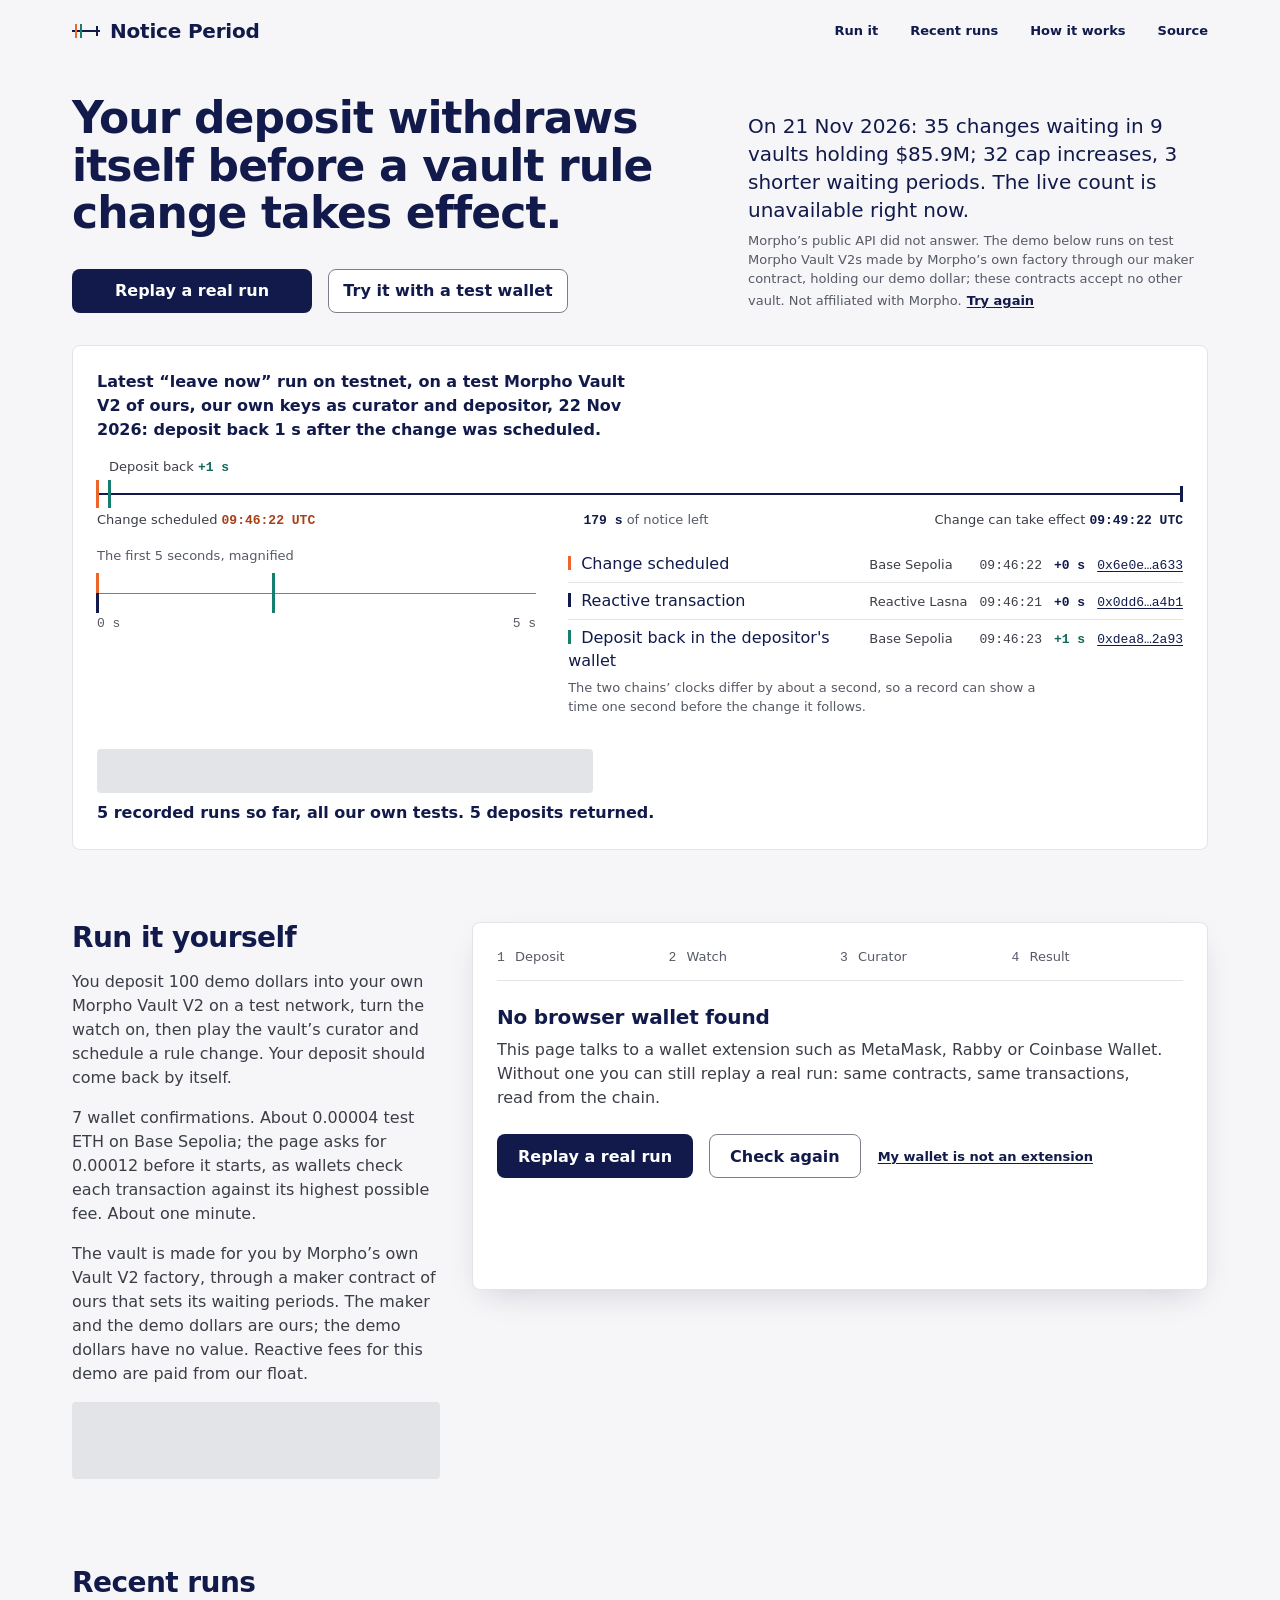
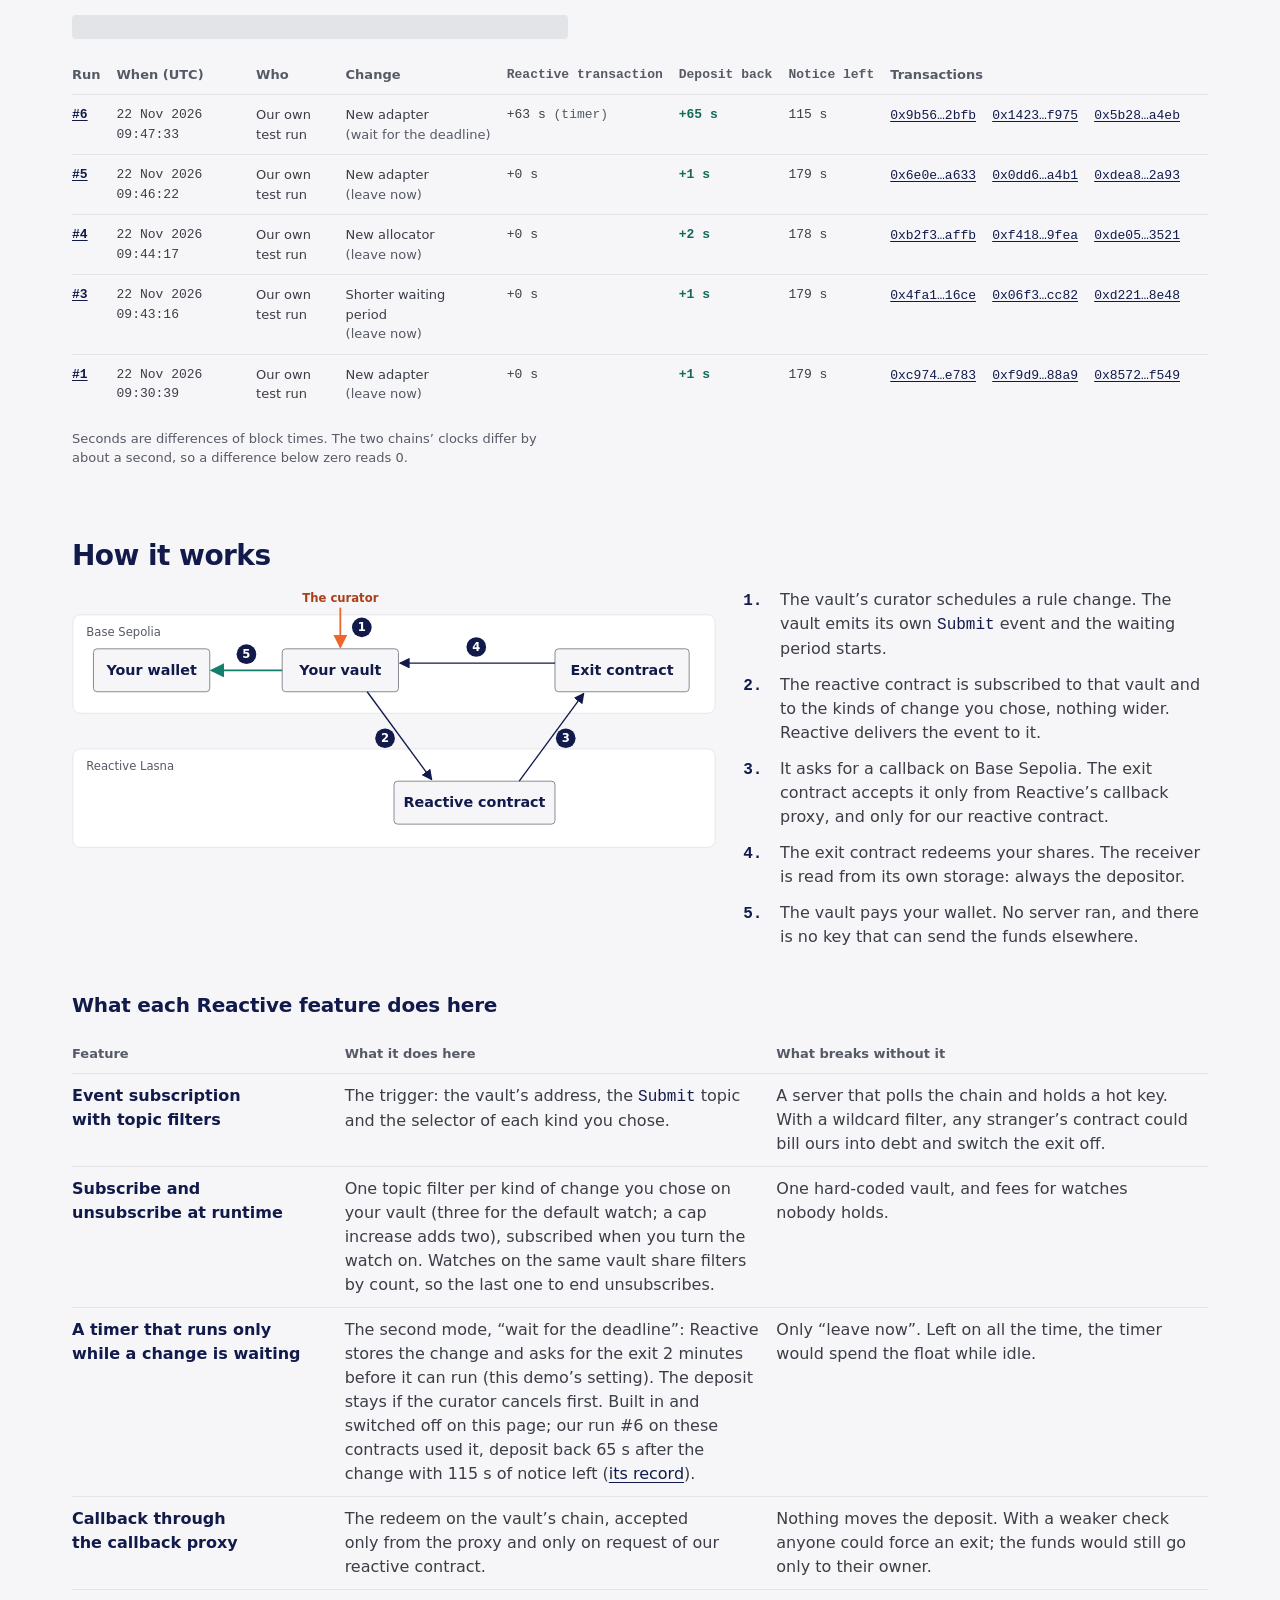
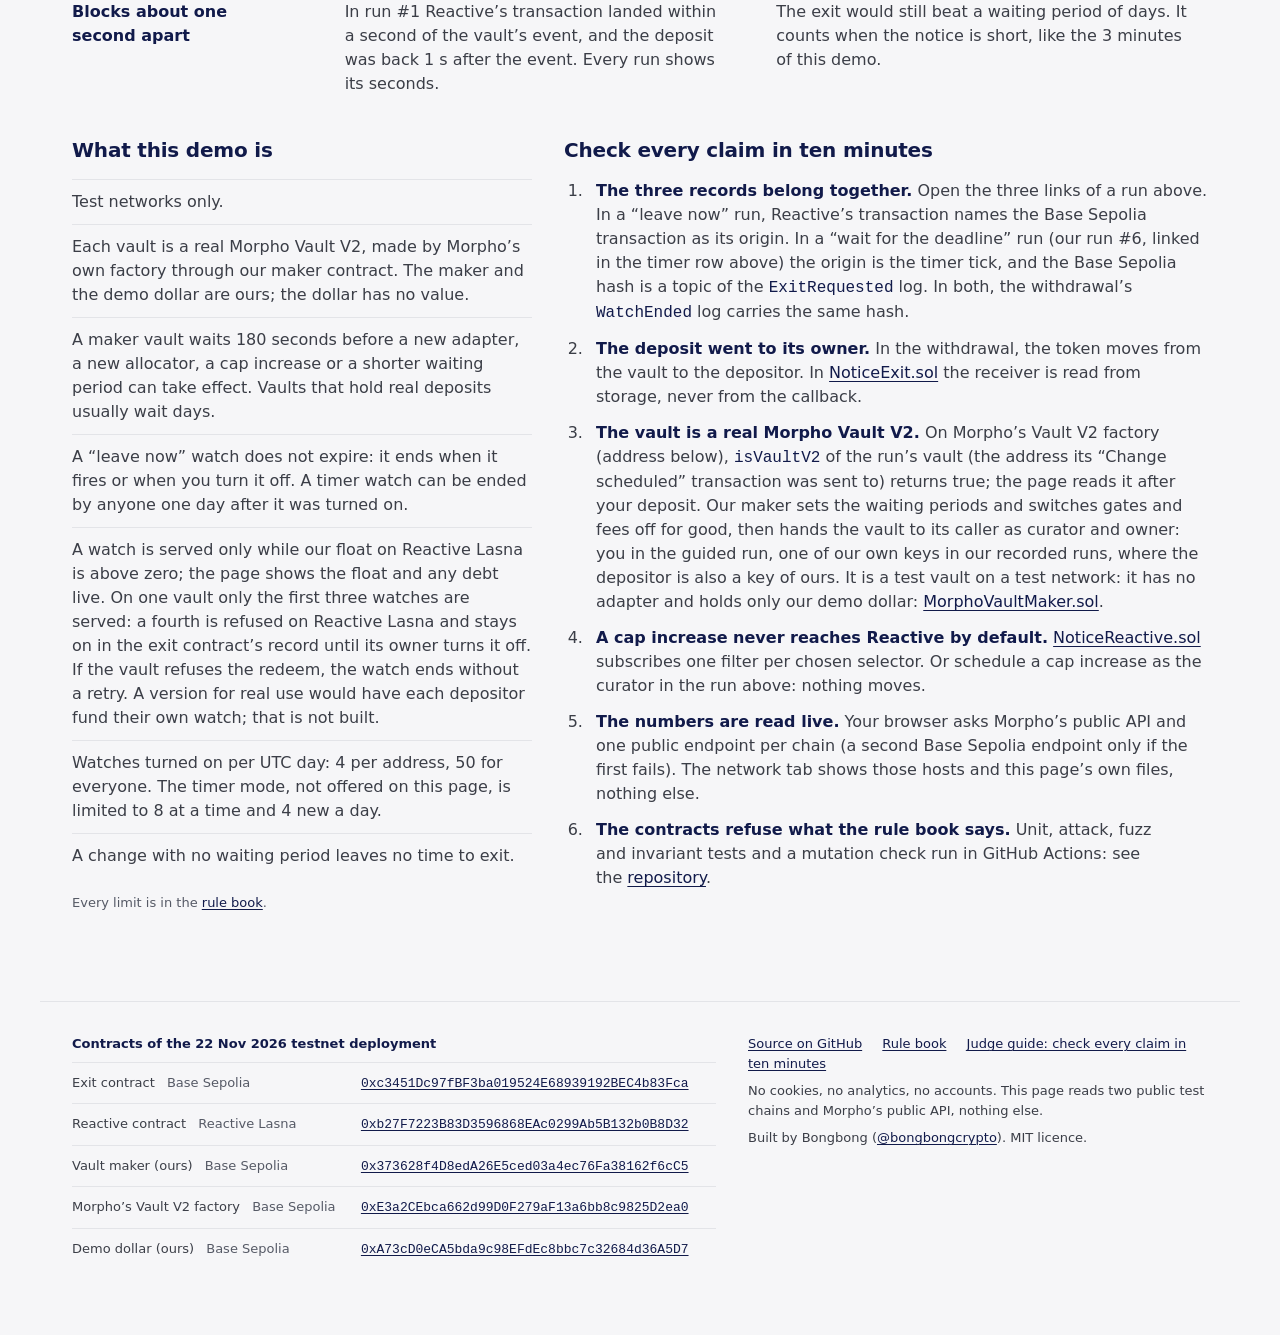
==== commit e11f21f6: "docs(page): static copy from the 22 Nov records gen.py after runs.py --write: the first screen and t" ====
--- a/docs/index.html
+++ b/docs/index.html
@@ -59,10 +59,10 @@
     <div class="strip" id="strip-first" data-stage="3">
       <div class="axis axis-full" aria-hidden="true">
         <span class="ax"></span><span class="tick t-sched"></span><span class="tick t-back"></span><span class="tick t-end"></span><span class="tick t-now" hidden></span>
-        <span class="lab l-sched">Change scheduled <b class="num">09:30:39 UTC</b></span>
+        <span class="lab l-sched">Change scheduled <b class="num">09:46:22 UTC</b></span>
         <span class="lab l-back">Deposit back <b class="num">+1 s</b></span>
         <span class="lab l-left"><b class="num">179 s</b> of notice left</span>
-        <span class="lab l-end">Change can take effect <b class="num">09:33:39 UTC</b></span>
+        <span class="lab l-end">Change can take effect <b class="num">09:49:22 UTC</b></span>
       </div>
       <div class="zoom" aria-hidden="true">
         <p class="zoom-cap">The first 5 seconds, magnified</p>
@@ -72,21 +72,21 @@
         </div>
       </div>
       <div class="records">
-        <p class="vh" id="strip-alt">Run #1. Change scheduled at 09:30:39 UTC. Deposit back 1 second later. The change could take effect at 09:33:39 UTC, 179 seconds after the deposit was back.</p>
+        <p class="vh" id="strip-alt">Run #5. Change scheduled at 09:46:22 UTC. Deposit back 1 second later. The change could take effect at 09:49:22 UTC, 179 seconds after the deposit was back.</p>
         <table class="ledger">
           <caption class="vh">The three records of this run</caption>
           <thead class="vh"><tr><th scope="col">Record</th><th scope="col">Chain</th><th scope="col">UTC time</th><th scope="col">After the change</th><th scope="col">Transaction</th></tr></thead>
           <tbody id="ledger-first">
-            <tr class="rec rec-sched"><th scope="row"><span class="mark" aria-hidden="true"></span>Change scheduled</th><td class="chain">Base Sepolia</td><td class="num time">09:30:39</td><td class="num sec">+0&nbsp;s</td><td class="tx"><a class="hash" href="https://base-sepolia.blockscout.com/tx/0xc974112485f9350817cb58a35418cc309b7d27b536dfa3da3e4a08eeba9ce783" rel="noopener noreferrer" target="_blank" title="Change scheduled, transaction on Base Sepolia">0xc974…e783</a></td></tr>
-            <tr class="rec rec-react"><th scope="row"><span class="mark" aria-hidden="true"></span>Reactive transaction</th><td class="chain">Reactive Lasna</td><td class="num time">09:30:38</td><td class="num sec">+0&nbsp;s</td><td class="tx"><a class="hash" href="https://lasna.reactscan.net/tx/0xf9d98a074ebb38114108434a8704e50e659929c25ab510c0644e35602b4b88a9" rel="noopener noreferrer" target="_blank" title="Reactive transaction on Reactive Lasna">0xf9d9…88a9</a></td></tr>
-            <tr class="rec rec-back"><th scope="row"><span class="mark" aria-hidden="true"></span>Deposit back in the depositor&#x27;s wallet</th><td class="chain">Base Sepolia</td><td class="num time">09:30:40</td><td class="num sec">+1&nbsp;s</td><td class="tx"><a class="hash" href="https://base-sepolia.blockscout.com/tx/0x85724300cdc2c5a21cf1f56c58133094f6f07e694644fa1d692368d296e1f549" rel="noopener noreferrer" target="_blank" title="Withdrawal, transaction on Base Sepolia">0x8572…f549</a></td></tr>
+            <tr class="rec rec-sched"><th scope="row"><span class="mark" aria-hidden="true"></span>Change scheduled</th><td class="chain">Base Sepolia</td><td class="num time">09:46:22</td><td class="num sec">+0&nbsp;s</td><td class="tx"><a class="hash" href="https://base-sepolia.blockscout.com/tx/0x6e0edc92588549cdc8854ce32501f4602eb0654bcc384432a66841794497a633" rel="noopener noreferrer" target="_blank" title="Change scheduled, transaction on Base Sepolia">0x6e0e…a633</a></td></tr>
+            <tr class="rec rec-react"><th scope="row"><span class="mark" aria-hidden="true"></span>Reactive transaction</th><td class="chain">Reactive Lasna</td><td class="num time">09:46:21</td><td class="num sec">+0&nbsp;s</td><td class="tx"><a class="hash" href="https://lasna.reactscan.net/tx/0x0dd6304d6a037393516f8cb1c7d4bd52e6d2c6ba008c8068be5b3dc274c3a4b1" rel="noopener noreferrer" target="_blank" title="Reactive transaction on Reactive Lasna">0x0dd6…a4b1</a></td></tr>
+            <tr class="rec rec-back"><th scope="row"><span class="mark" aria-hidden="true"></span>Deposit back in the depositor&#x27;s wallet</th><td class="chain">Base Sepolia</td><td class="num time">09:46:23</td><td class="num sec">+1&nbsp;s</td><td class="tx"><a class="hash" href="https://base-sepolia.blockscout.com/tx/0xdea82586747b2f21766e4e5831a5acd4b7a0247bea6c448d4234ae231f752a93" rel="noopener noreferrer" target="_blank" title="Withdrawal, transaction on Base Sepolia">0xdea8…2a93</a></td></tr>
           </tbody>
         </table>
         <p class="small">The two chains&rsquo; clocks differ by about a second, so a record can show a time one second before the change it follows.</p>
       </div>
     </div>
     <p class="small" id="latest-check">Recorded copy read 22 Nov 2026.</p>
-    <p class="proof" id="proof">1 recorded run so far, our own test. 1 deposit returned.</p>
+    <p class="proof" id="proof">5 recorded runs so far, all our own tests. 5 deposits returned.</p>
     <!-- /recorded:latest -->
   </figure>
 </section>
@@ -133,6 +133,10 @@
     </thead>
     <tbody id="runs-body">
             <!-- recorded:runs -->
+            <tr><th scope="row" class="num"><a href="#run=6">#6</a></th><td class="num" data-l="When (UTC)">22 Nov 2026 09:47:33</td><td data-l="Who">Our own test run</td><td data-l="Change">New adapter <span class="quiet">(wait for the deadline)</span></td><td class="num" data-l="Reactive transaction">+63&nbsp;s <span class="quiet">(timer)</span></td><td class="num back" data-l="Deposit back">+65&nbsp;s</td><td class="num" data-l="Notice left">115&nbsp;s</td><td class="tx" data-l="Transactions"><a class="hash" href="https://base-sepolia.blockscout.com/tx/0x9b56fa046d73aaccb548b72993f443d6e248928c136f4b0d0c9e32cd10d52bfb" rel="noopener noreferrer" target="_blank" title="Run 6, change scheduled, Base Sepolia">0x9b56…2bfb</a> <a class="hash" href="https://lasna.reactscan.net/tx/0x14235447a26e0eb8da3bd05412d0055e9cf64797b6874e9344f342e70cf0f975" rel="noopener noreferrer" target="_blank" title="Run 6, reactive transaction, Reactive Lasna">0x1423…f975</a> <a class="hash" href="https://base-sepolia.blockscout.com/tx/0x5b28027a2cf02ae7d5b0aca870acd092925e7596e3c30dea46bc05909120a4eb" rel="noopener noreferrer" target="_blank" title="Run 6, withdrawal, Base Sepolia">0x5b28…a4eb</a></td></tr>
+            <tr><th scope="row" class="num"><a href="#run=5">#5</a></th><td class="num" data-l="When (UTC)">22 Nov 2026 09:46:22</td><td data-l="Who">Our own test run</td><td data-l="Change">New adapter <span class="quiet">(leave now)</span></td><td class="num" data-l="Reactive transaction">+0&nbsp;s</td><td class="num back" data-l="Deposit back">+1&nbsp;s</td><td class="num" data-l="Notice left">179&nbsp;s</td><td class="tx" data-l="Transactions"><a class="hash" href="https://base-sepolia.blockscout.com/tx/0x6e0edc92588549cdc8854ce32501f4602eb0654bcc384432a66841794497a633" rel="noopener noreferrer" target="_blank" title="Run 5, change scheduled, Base Sepolia">0x6e0e…a633</a> <a class="hash" href="https://lasna.reactscan.net/tx/0x0dd6304d6a037393516f8cb1c7d4bd52e6d2c6ba008c8068be5b3dc274c3a4b1" rel="noopener noreferrer" target="_blank" title="Run 5, reactive transaction, Reactive Lasna">0x0dd6…a4b1</a> <a class="hash" href="https://base-sepolia.blockscout.com/tx/0xdea82586747b2f21766e4e5831a5acd4b7a0247bea6c448d4234ae231f752a93" rel="noopener noreferrer" target="_blank" title="Run 5, withdrawal, Base Sepolia">0xdea8…2a93</a></td></tr>
+            <tr><th scope="row" class="num"><a href="#run=4">#4</a></th><td class="num" data-l="When (UTC)">22 Nov 2026 09:44:17</td><td data-l="Who">Our own test run</td><td data-l="Change">New allocator <span class="quiet">(leave now)</span></td><td class="num" data-l="Reactive transaction">+0&nbsp;s</td><td class="num back" data-l="Deposit back">+2&nbsp;s</td><td class="num" data-l="Notice left">178&nbsp;s</td><td class="tx" data-l="Transactions"><a class="hash" href="https://base-sepolia.blockscout.com/tx/0xb2f3b82017938a457a5dd5957cef1e4e54c5a92c400fbba2f6853964a8fbaffb" rel="noopener noreferrer" target="_blank" title="Run 4, change scheduled, Base Sepolia">0xb2f3…affb</a> <a class="hash" href="https://lasna.reactscan.net/tx/0xf418f45b402d158c4253c0fc01c581fc851664947a4833159acd6abb3f669fea" rel="noopener noreferrer" target="_blank" title="Run 4, reactive transaction, Reactive Lasna">0xf418…9fea</a> <a class="hash" href="https://base-sepolia.blockscout.com/tx/0xde051159cc4782505f1834624cd1ff4c783c0e4d4348d535d0896bf625773521" rel="noopener noreferrer" target="_blank" title="Run 4, withdrawal, Base Sepolia">0xde05…3521</a></td></tr>
+            <tr><th scope="row" class="num"><a href="#run=3">#3</a></th><td class="num" data-l="When (UTC)">22 Nov 2026 09:43:16</td><td data-l="Who">Our own test run</td><td data-l="Change">Shorter waiting period <span class="quiet">(leave now)</span></td><td class="num" data-l="Reactive transaction">+0&nbsp;s</td><td class="num back" data-l="Deposit back">+1&nbsp;s</td><td class="num" data-l="Notice left">179&nbsp;s</td><td class="tx" data-l="Transactions"><a class="hash" href="https://base-sepolia.blockscout.com/tx/0x4fa102311a96226837e5f07850028f40edc472d33d89a6b7d25f727e174616ce" rel="noopener noreferrer" target="_blank" title="Run 3, change scheduled, Base Sepolia">0x4fa1…16ce</a> <a class="hash" href="https://lasna.reactscan.net/tx/0x06f32120122d36b696c2d80d9ebaef67b36de0dad0e88cfbf00846465742cc82" rel="noopener noreferrer" target="_blank" title="Run 3, reactive transaction, Reactive Lasna">0x06f3…cc82</a> <a class="hash" href="https://base-sepolia.blockscout.com/tx/0xd221d597fa2de2284414b979375a4d1c0dfb3865f8c8251fa4e5e58fc0c68e48" rel="noopener noreferrer" target="_blank" title="Run 3, withdrawal, Base Sepolia">0xd221…8e48</a></td></tr>
             <tr><th scope="row" class="num"><a href="#run=1">#1</a></th><td class="num" data-l="When (UTC)">22 Nov 2026 09:30:39</td><td data-l="Who">Our own test run</td><td data-l="Change">New adapter <span class="quiet">(leave now)</span></td><td class="num" data-l="Reactive transaction">+0&nbsp;s</td><td class="num back" data-l="Deposit back">+1&nbsp;s</td><td class="num" data-l="Notice left">179&nbsp;s</td><td class="tx" data-l="Transactions"><a class="hash" href="https://base-sepolia.blockscout.com/tx/0xc974112485f9350817cb58a35418cc309b7d27b536dfa3da3e4a08eeba9ce783" rel="noopener noreferrer" target="_blank" title="Run 1, change scheduled, Base Sepolia">0xc974…e783</a> <a class="hash" href="https://lasna.reactscan.net/tx/0xf9d98a074ebb38114108434a8704e50e659929c25ab510c0644e35602b4b88a9" rel="noopener noreferrer" target="_blank" title="Run 1, reactive transaction, Reactive Lasna">0xf9d9…88a9</a> <a class="hash" href="https://base-sepolia.blockscout.com/tx/0x85724300cdc2c5a21cf1f56c58133094f6f07e694644fa1d692368d296e1f549" rel="noopener noreferrer" target="_blank" title="Run 1, withdrawal, Base Sepolia">0x8572…f549</a></td></tr>
     <!-- /recorded:runs -->
     </tbody>
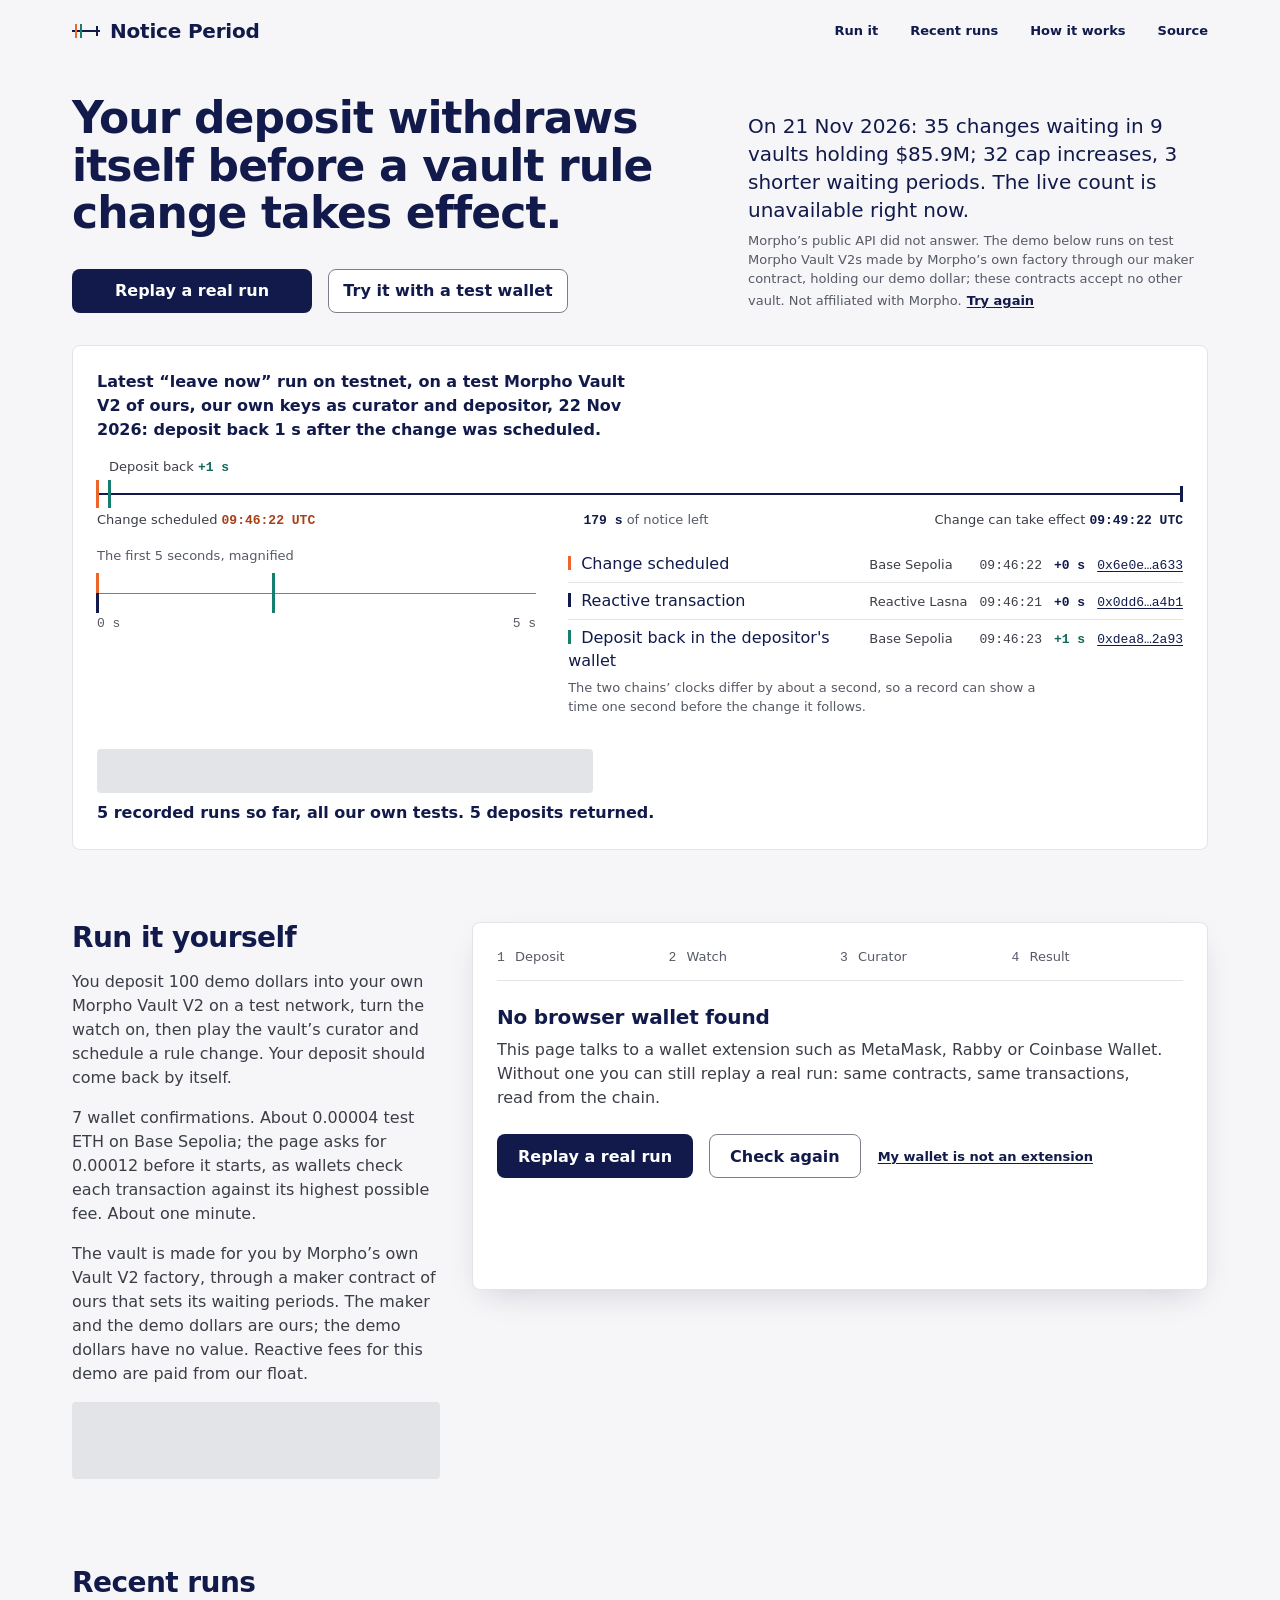
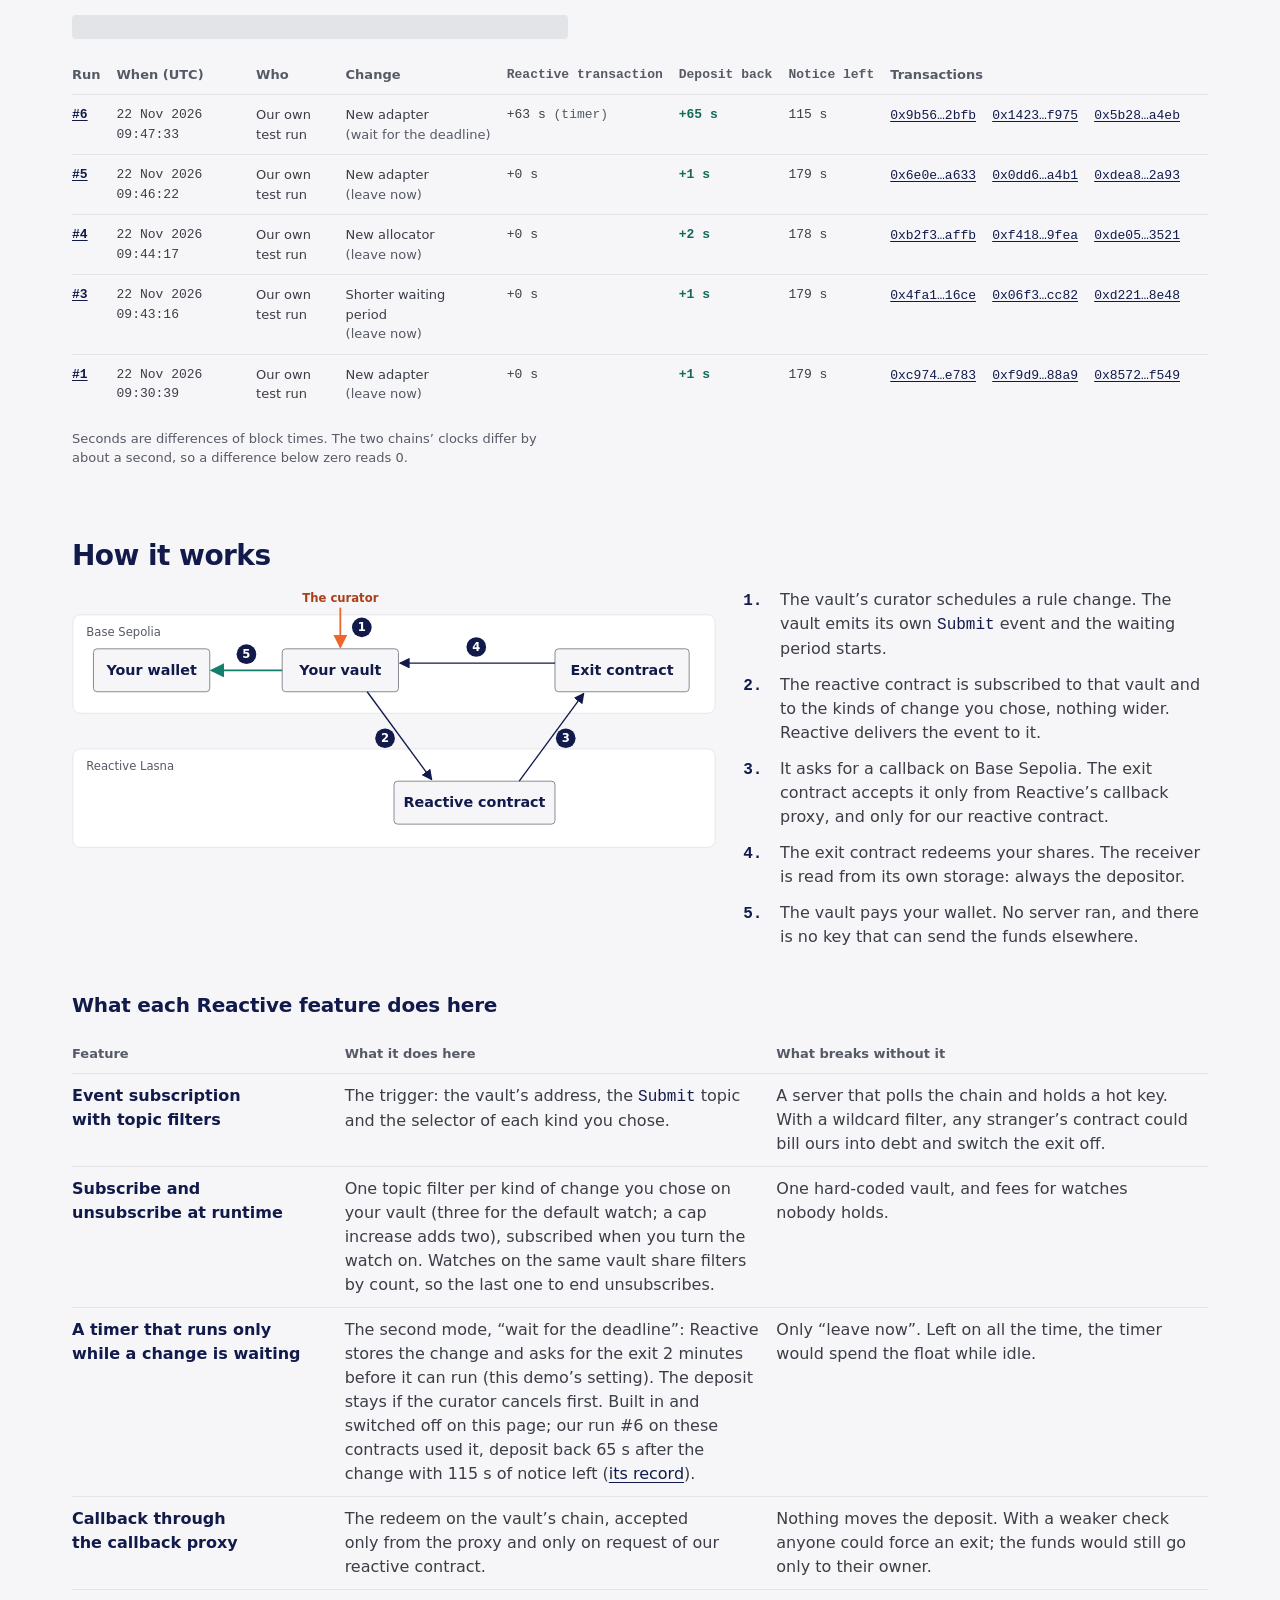
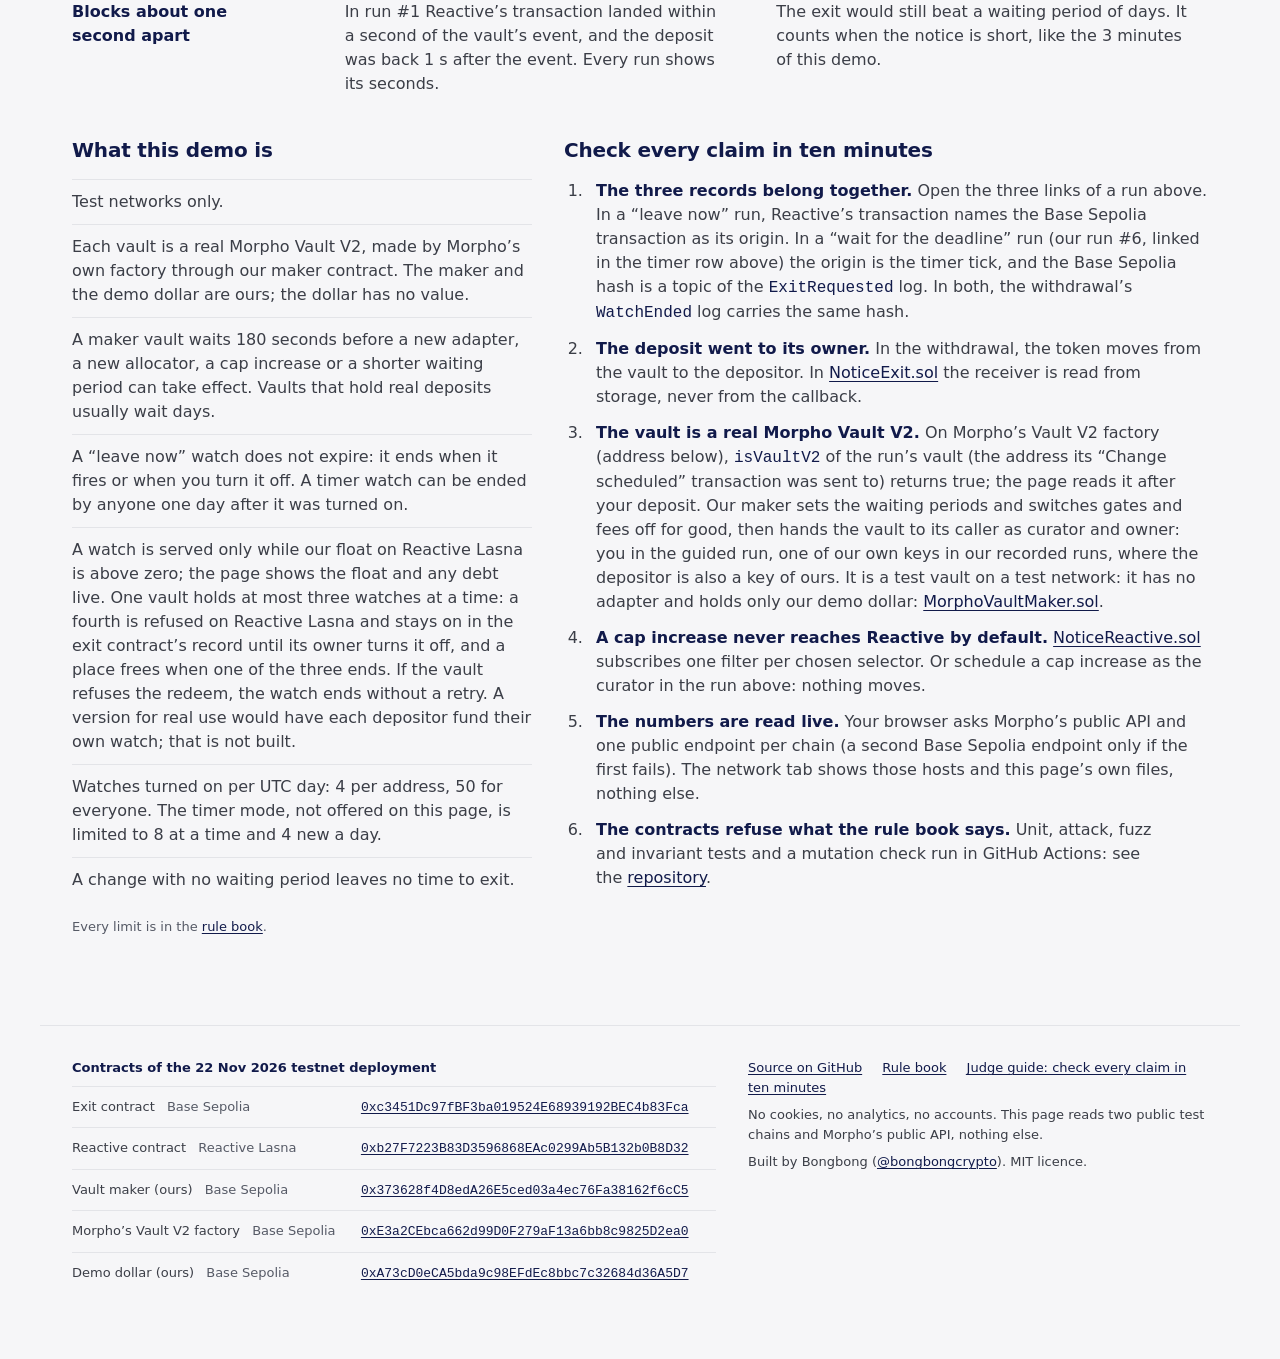
==== commit d71e8df8: "docs(limits): three watches at a time per vault The page and the README said only the first three wa" ====
--- a/docs/index.html
+++ b/docs/index.html
@@ -260,7 +260,7 @@
         <li>Each vault is a real Morpho Vault V2, made by Morpho&rsquo;s own factory through our maker contract. The maker and the demo dollar are ours; the dollar has no value.</li>
         <li>A maker vault waits 180 seconds before a new adapter, a new allocator, a cap increase or a shorter waiting period can take effect. Vaults that hold real deposits usually wait days.</li>
         <li>A &ldquo;leave now&rdquo; watch does not expire: it ends when it fires or when you turn it off. A timer watch can be ended by anyone one day after it was turned on.</li>
-        <li>A watch is served only while our float on Reactive Lasna is above zero; the page shows the float and any debt live. On one vault only the first three watches are served: a fourth is refused on Reactive Lasna and stays on in the exit contract&rsquo;s record until its owner turns it off. If the vault refuses the redeem, the watch ends without a retry. A version for real use would have each depositor fund their own watch; that is not built.</li>
+        <li>A watch is served only while our float on Reactive Lasna is above zero; the page shows the float and any debt live. One vault holds at most three watches at a time: a fourth is refused on Reactive Lasna and stays on in the exit contract&rsquo;s record until its owner turns it off, and a place frees when one of the three ends. If the vault refuses the redeem, the watch ends without a retry. A version for real use would have each depositor fund their own watch; that is not built.</li>
         <li>Watches turned on per UTC day: 4 per address, 50 for everyone. The timer mode, not offered on this page, is limited to 8 at a time and 4 new a day.</li>
         <li>A change with no waiting period leaves no time to exit.</li>
 <!-- /stamp:demolimits -->
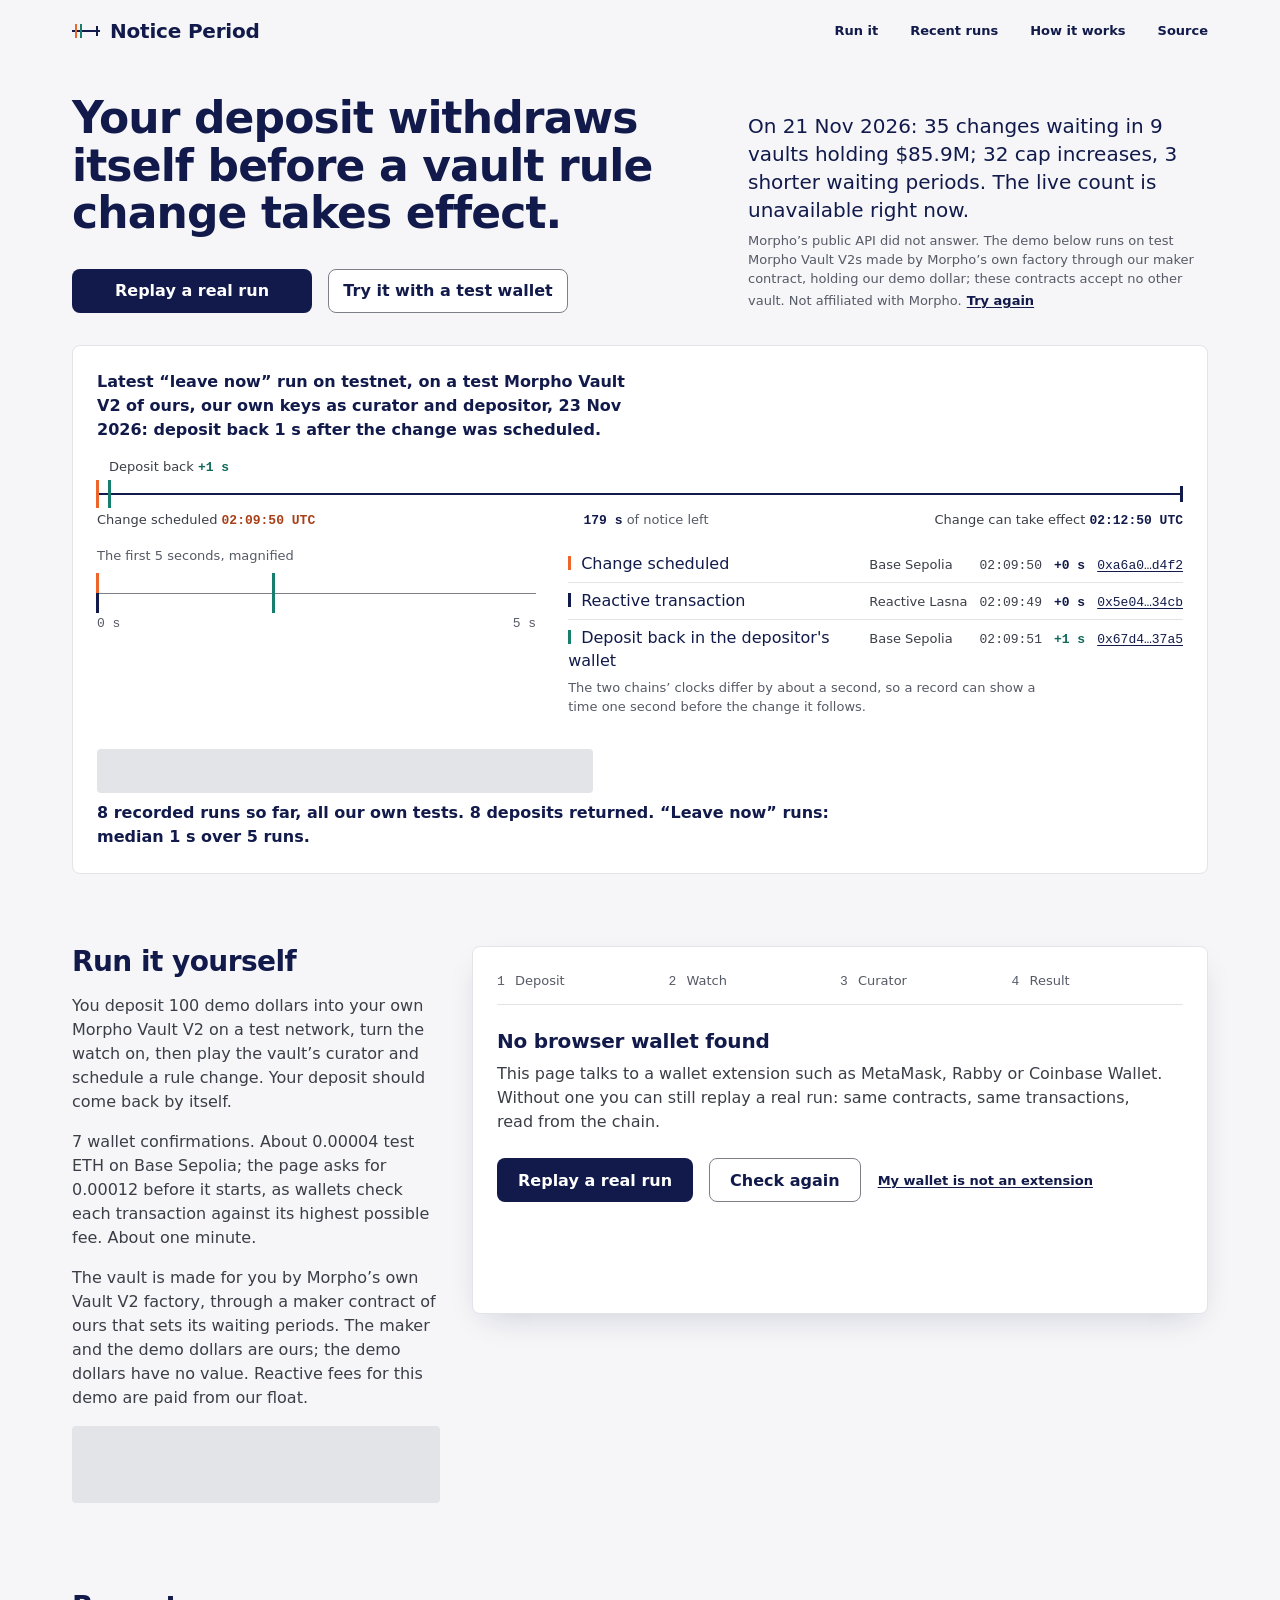
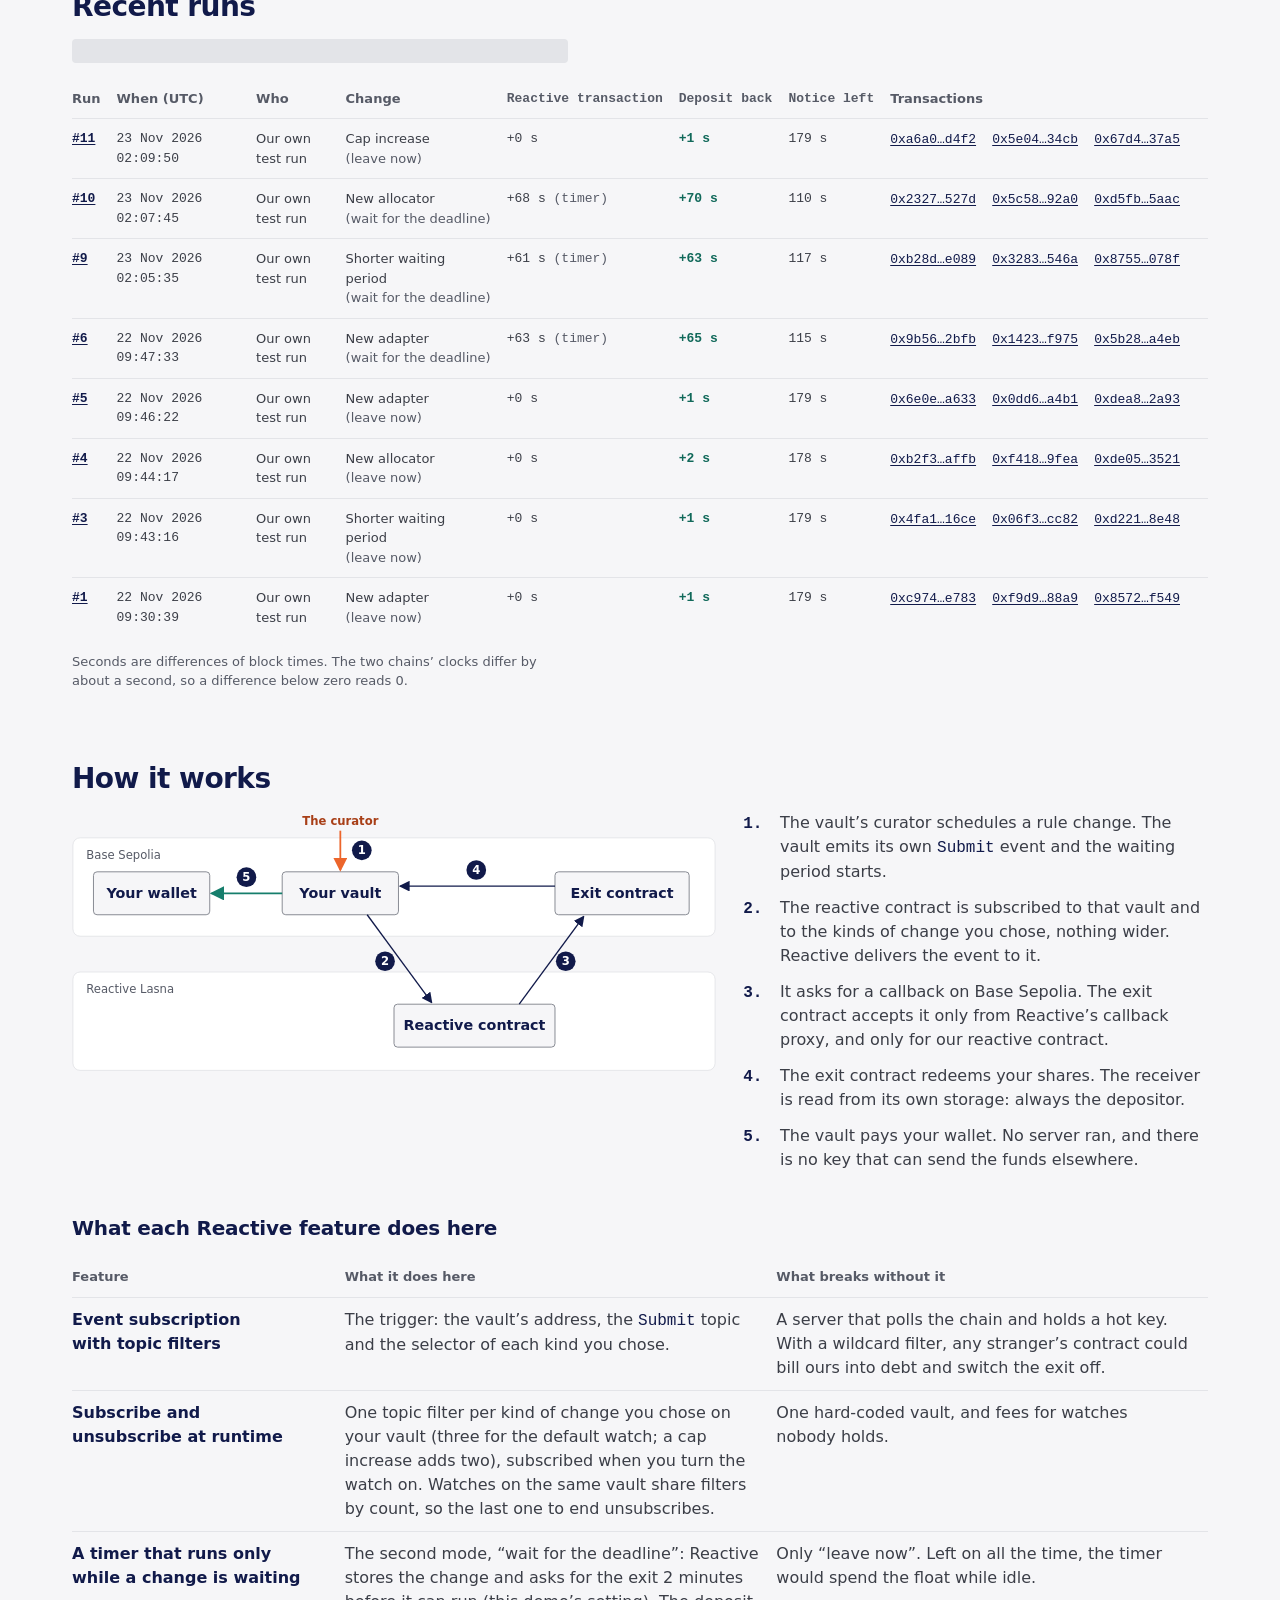
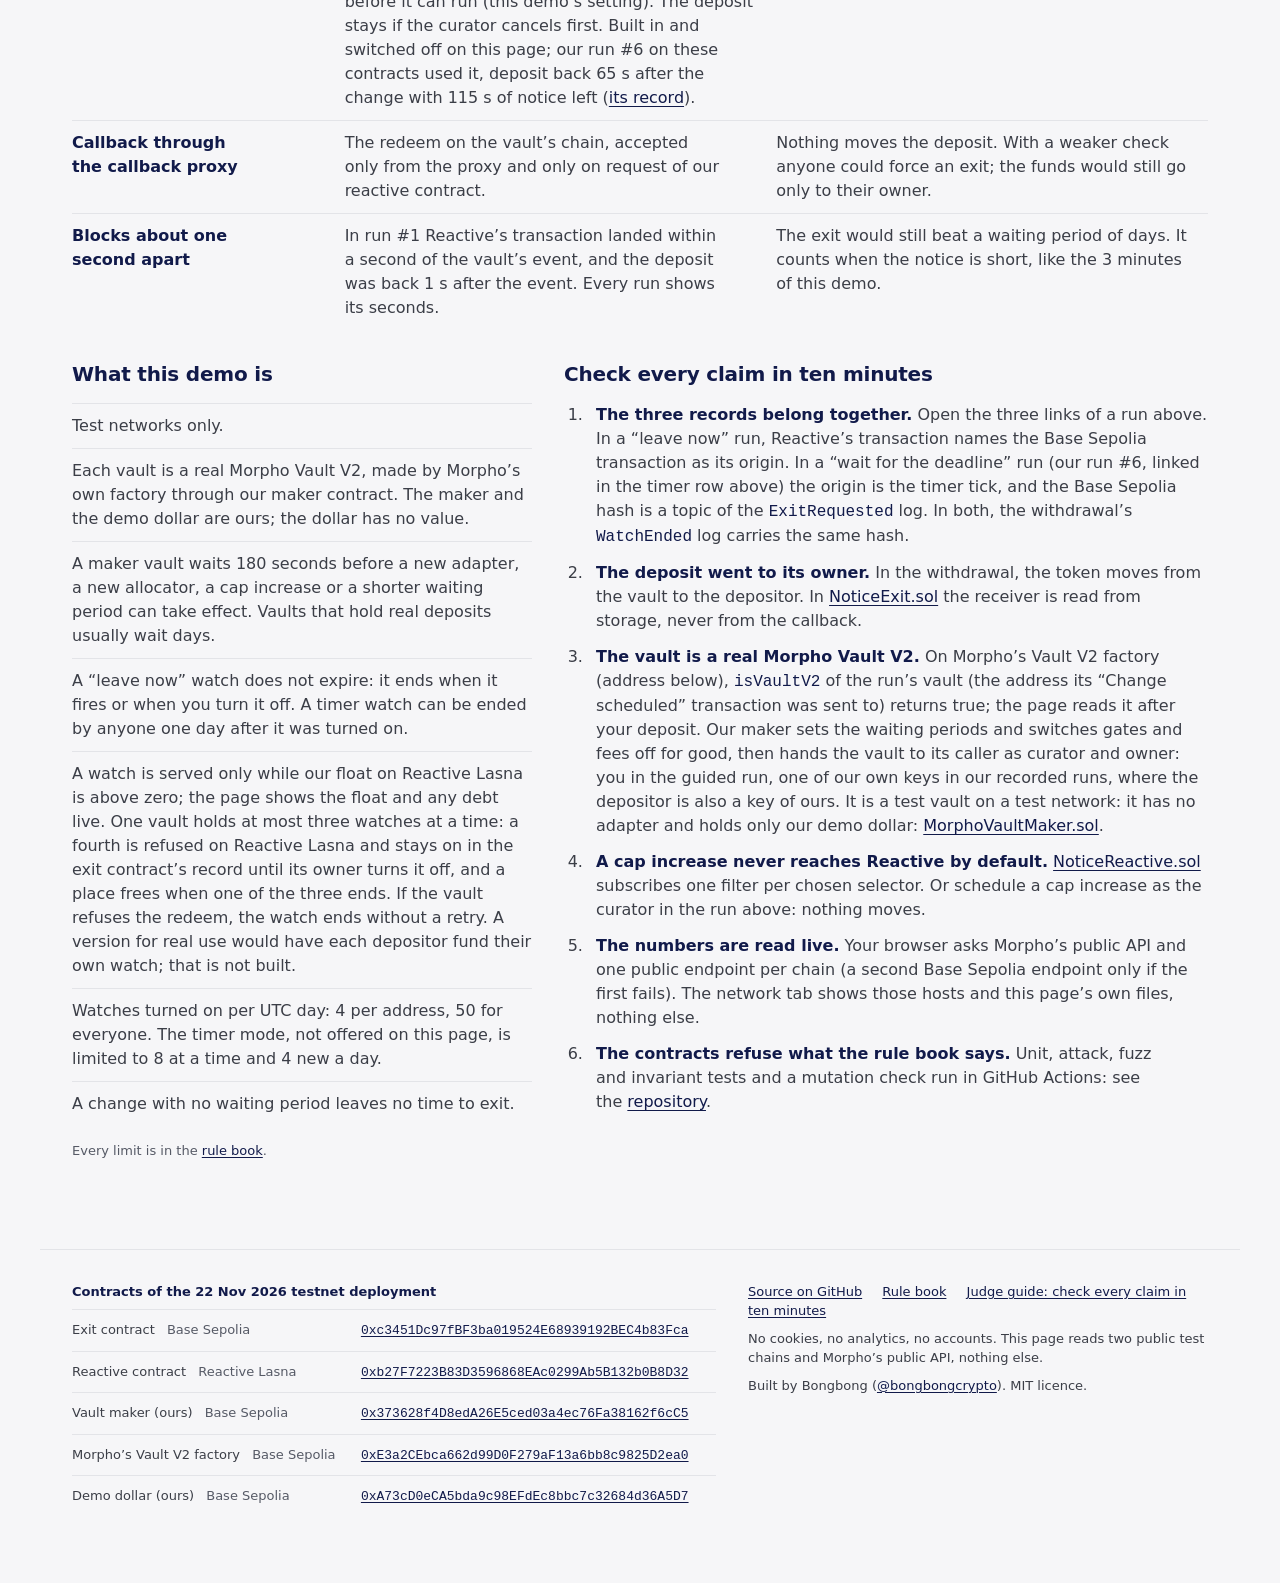
==== commit baae61b7: "merge: main into page-1122 (runs 9 to 11) docs/data/runs.js regenerated with runs.py --write (8 runs" ====
--- a/docs/index.html
+++ b/docs/index.html
@@ -55,14 +55,14 @@
 
   <figure class="latest" aria-labelledby="latest-cap">
     <!-- recorded:latest -->
-    <figcaption id="latest-cap">Latest “leave now” run on testnet, on a test Morpho Vault V2 of ours, our own keys as curator and depositor, 22 Nov 2026: deposit back 1 s after the change was scheduled.</figcaption>
+    <figcaption id="latest-cap">Latest “leave now” run on testnet, on a test Morpho Vault V2 of ours, our own keys as curator and depositor, 23 Nov 2026: deposit back 1 s after the change was scheduled.</figcaption>
     <div class="strip" id="strip-first" data-stage="3">
       <div class="axis axis-full" aria-hidden="true">
         <span class="ax"></span><span class="tick t-sched"></span><span class="tick t-back"></span><span class="tick t-end"></span><span class="tick t-now" hidden></span>
-        <span class="lab l-sched">Change scheduled <b class="num">09:46:22 UTC</b></span>
+        <span class="lab l-sched">Change scheduled <b class="num">02:09:50 UTC</b></span>
         <span class="lab l-back">Deposit back <b class="num">+1 s</b></span>
         <span class="lab l-left"><b class="num">179 s</b> of notice left</span>
-        <span class="lab l-end">Change can take effect <b class="num">09:49:22 UTC</b></span>
+        <span class="lab l-end">Change can take effect <b class="num">02:12:50 UTC</b></span>
       </div>
       <div class="zoom" aria-hidden="true">
         <p class="zoom-cap">The first 5 seconds, magnified</p>
@@ -72,21 +72,21 @@
         </div>
       </div>
       <div class="records">
-        <p class="vh" id="strip-alt">Run #5. Change scheduled at 09:46:22 UTC. Deposit back 1 second later. The change could take effect at 09:49:22 UTC, 179 seconds after the deposit was back.</p>
+        <p class="vh" id="strip-alt">Run #11. Change scheduled at 02:09:50 UTC. Deposit back 1 second later. The change could take effect at 02:12:50 UTC, 179 seconds after the deposit was back.</p>
         <table class="ledger">
           <caption class="vh">The three records of this run</caption>
           <thead class="vh"><tr><th scope="col">Record</th><th scope="col">Chain</th><th scope="col">UTC time</th><th scope="col">After the change</th><th scope="col">Transaction</th></tr></thead>
           <tbody id="ledger-first">
-            <tr class="rec rec-sched"><th scope="row"><span class="mark" aria-hidden="true"></span>Change scheduled</th><td class="chain">Base Sepolia</td><td class="num time">09:46:22</td><td class="num sec">+0&nbsp;s</td><td class="tx"><a class="hash" href="https://base-sepolia.blockscout.com/tx/0x6e0edc92588549cdc8854ce32501f4602eb0654bcc384432a66841794497a633" rel="noopener noreferrer" target="_blank" title="Change scheduled, transaction on Base Sepolia">0x6e0e…a633</a></td></tr>
-            <tr class="rec rec-react"><th scope="row"><span class="mark" aria-hidden="true"></span>Reactive transaction</th><td class="chain">Reactive Lasna</td><td class="num time">09:46:21</td><td class="num sec">+0&nbsp;s</td><td class="tx"><a class="hash" href="https://lasna.reactscan.net/tx/0x0dd6304d6a037393516f8cb1c7d4bd52e6d2c6ba008c8068be5b3dc274c3a4b1" rel="noopener noreferrer" target="_blank" title="Reactive transaction on Reactive Lasna">0x0dd6…a4b1</a></td></tr>
-            <tr class="rec rec-back"><th scope="row"><span class="mark" aria-hidden="true"></span>Deposit back in the depositor&#x27;s wallet</th><td class="chain">Base Sepolia</td><td class="num time">09:46:23</td><td class="num sec">+1&nbsp;s</td><td class="tx"><a class="hash" href="https://base-sepolia.blockscout.com/tx/0xdea82586747b2f21766e4e5831a5acd4b7a0247bea6c448d4234ae231f752a93" rel="noopener noreferrer" target="_blank" title="Withdrawal, transaction on Base Sepolia">0xdea8…2a93</a></td></tr>
+            <tr class="rec rec-sched"><th scope="row"><span class="mark" aria-hidden="true"></span>Change scheduled</th><td class="chain">Base Sepolia</td><td class="num time">02:09:50</td><td class="num sec">+0&nbsp;s</td><td class="tx"><a class="hash" href="https://base-sepolia.blockscout.com/tx/0xa6a052929d70b601b4545a2e9a69d1e71fd4e3f74c0b88eb381d7085c9d1d4f2" rel="noopener noreferrer" target="_blank" title="Change scheduled, transaction on Base Sepolia">0xa6a0…d4f2</a></td></tr>
+            <tr class="rec rec-react"><th scope="row"><span class="mark" aria-hidden="true"></span>Reactive transaction</th><td class="chain">Reactive Lasna</td><td class="num time">02:09:49</td><td class="num sec">+0&nbsp;s</td><td class="tx"><a class="hash" href="https://lasna.reactscan.net/tx/0x5e04016fd5c3605adc92e24fa88d3ee5315bc56247db96ea5d0d2fc9d7a134cb" rel="noopener noreferrer" target="_blank" title="Reactive transaction on Reactive Lasna">0x5e04…34cb</a></td></tr>
+            <tr class="rec rec-back"><th scope="row"><span class="mark" aria-hidden="true"></span>Deposit back in the depositor&#x27;s wallet</th><td class="chain">Base Sepolia</td><td class="num time">02:09:51</td><td class="num sec">+1&nbsp;s</td><td class="tx"><a class="hash" href="https://base-sepolia.blockscout.com/tx/0x67d48fdeb74b26619f44f839e067b57d73d8f7aa3c9bcfb30665fdece41a37a5" rel="noopener noreferrer" target="_blank" title="Withdrawal, transaction on Base Sepolia">0x67d4…37a5</a></td></tr>
           </tbody>
         </table>
         <p class="small">The two chains&rsquo; clocks differ by about a second, so a record can show a time one second before the change it follows.</p>
       </div>
     </div>
-    <p class="small" id="latest-check">Recorded copy read 22 Nov 2026.</p>
-    <p class="proof" id="proof">5 recorded runs so far, all our own tests. 5 deposits returned.</p>
+    <p class="small" id="latest-check">Recorded copy read 23 Nov 2026.</p>
+    <p class="proof" id="proof">8 recorded runs so far, all our own tests. 8 deposits returned. “Leave now” runs: median 1 s over 5 runs.</p>
     <!-- /recorded:latest -->
   </figure>
 </section>
@@ -117,7 +117,7 @@
 
 <section class="band wrap" id="runs" aria-labelledby="runs-h">
   <h2 id="runs-h">Recent runs</h2>
-  <p class="small" id="runs-cap">Recorded list read 22 Nov 2026.</p>
+  <p class="small" id="runs-cap">Recorded list read 23 Nov 2026.</p>
   <table class="runs">
     <thead>
       <tr>
@@ -133,6 +133,9 @@
     </thead>
     <tbody id="runs-body">
             <!-- recorded:runs -->
+            <tr><th scope="row" class="num"><a href="#run=11">#11</a></th><td class="num" data-l="When (UTC)">23 Nov 2026 02:09:50</td><td data-l="Who">Our own test run</td><td data-l="Change">Cap increase <span class="quiet">(leave now)</span></td><td class="num" data-l="Reactive transaction">+0&nbsp;s</td><td class="num back" data-l="Deposit back">+1&nbsp;s</td><td class="num" data-l="Notice left">179&nbsp;s</td><td class="tx" data-l="Transactions"><a class="hash" href="https://base-sepolia.blockscout.com/tx/0xa6a052929d70b601b4545a2e9a69d1e71fd4e3f74c0b88eb381d7085c9d1d4f2" rel="noopener noreferrer" target="_blank" title="Run 11, change scheduled, Base Sepolia">0xa6a0…d4f2</a> <a class="hash" href="https://lasna.reactscan.net/tx/0x5e04016fd5c3605adc92e24fa88d3ee5315bc56247db96ea5d0d2fc9d7a134cb" rel="noopener noreferrer" target="_blank" title="Run 11, reactive transaction, Reactive Lasna">0x5e04…34cb</a> <a class="hash" href="https://base-sepolia.blockscout.com/tx/0x67d48fdeb74b26619f44f839e067b57d73d8f7aa3c9bcfb30665fdece41a37a5" rel="noopener noreferrer" target="_blank" title="Run 11, withdrawal, Base Sepolia">0x67d4…37a5</a></td></tr>
+            <tr><th scope="row" class="num"><a href="#run=10">#10</a></th><td class="num" data-l="When (UTC)">23 Nov 2026 02:07:45</td><td data-l="Who">Our own test run</td><td data-l="Change">New allocator <span class="quiet">(wait for the deadline)</span></td><td class="num" data-l="Reactive transaction">+68&nbsp;s <span class="quiet">(timer)</span></td><td class="num back" data-l="Deposit back">+70&nbsp;s</td><td class="num" data-l="Notice left">110&nbsp;s</td><td class="tx" data-l="Transactions"><a class="hash" href="https://base-sepolia.blockscout.com/tx/0x23273662123154ee91789ba32336500da3a19d87fa9b6be5d0b7dfb3d0a2527d" rel="noopener noreferrer" target="_blank" title="Run 10, change scheduled, Base Sepolia">0x2327…527d</a> <a class="hash" href="https://lasna.reactscan.net/tx/0x5c58356b74abedcb3c1b4063b7c8b27f5241c913b45ca0d08b4118cbefb192a0" rel="noopener noreferrer" target="_blank" title="Run 10, reactive transaction, Reactive Lasna">0x5c58…92a0</a> <a class="hash" href="https://base-sepolia.blockscout.com/tx/0xd5fb0d552aceccc3fd867c112cd279f2abbb1d5780e2b50d17885446f5f95aac" rel="noopener noreferrer" target="_blank" title="Run 10, withdrawal, Base Sepolia">0xd5fb…5aac</a></td></tr>
+            <tr><th scope="row" class="num"><a href="#run=9">#9</a></th><td class="num" data-l="When (UTC)">23 Nov 2026 02:05:35</td><td data-l="Who">Our own test run</td><td data-l="Change">Shorter waiting period <span class="quiet">(wait for the deadline)</span></td><td class="num" data-l="Reactive transaction">+61&nbsp;s <span class="quiet">(timer)</span></td><td class="num back" data-l="Deposit back">+63&nbsp;s</td><td class="num" data-l="Notice left">117&nbsp;s</td><td class="tx" data-l="Transactions"><a class="hash" href="https://base-sepolia.blockscout.com/tx/0xb28dd039c4677ebbf82ab16db773dbc0beb417bd355efc6e40db31dcb21ae089" rel="noopener noreferrer" target="_blank" title="Run 9, change scheduled, Base Sepolia">0xb28d…e089</a> <a class="hash" href="https://lasna.reactscan.net/tx/0x3283ace2058d53ad2f8c00008a17e9ecb8fe3b52f01155f6a49fdc024fbb546a" rel="noopener noreferrer" target="_blank" title="Run 9, reactive transaction, Reactive Lasna">0x3283…546a</a> <a class="hash" href="https://base-sepolia.blockscout.com/tx/0x87553a4a5428ed035d68f8981e7f4945057eb2efc3848ab8fe025ad7c67b078f" rel="noopener noreferrer" target="_blank" title="Run 9, withdrawal, Base Sepolia">0x8755…078f</a></td></tr>
             <tr><th scope="row" class="num"><a href="#run=6">#6</a></th><td class="num" data-l="When (UTC)">22 Nov 2026 09:47:33</td><td data-l="Who">Our own test run</td><td data-l="Change">New adapter <span class="quiet">(wait for the deadline)</span></td><td class="num" data-l="Reactive transaction">+63&nbsp;s <span class="quiet">(timer)</span></td><td class="num back" data-l="Deposit back">+65&nbsp;s</td><td class="num" data-l="Notice left">115&nbsp;s</td><td class="tx" data-l="Transactions"><a class="hash" href="https://base-sepolia.blockscout.com/tx/0x9b56fa046d73aaccb548b72993f443d6e248928c136f4b0d0c9e32cd10d52bfb" rel="noopener noreferrer" target="_blank" title="Run 6, change scheduled, Base Sepolia">0x9b56…2bfb</a> <a class="hash" href="https://lasna.reactscan.net/tx/0x14235447a26e0eb8da3bd05412d0055e9cf64797b6874e9344f342e70cf0f975" rel="noopener noreferrer" target="_blank" title="Run 6, reactive transaction, Reactive Lasna">0x1423…f975</a> <a class="hash" href="https://base-sepolia.blockscout.com/tx/0x5b28027a2cf02ae7d5b0aca870acd092925e7596e3c30dea46bc05909120a4eb" rel="noopener noreferrer" target="_blank" title="Run 6, withdrawal, Base Sepolia">0x5b28…a4eb</a></td></tr>
             <tr><th scope="row" class="num"><a href="#run=5">#5</a></th><td class="num" data-l="When (UTC)">22 Nov 2026 09:46:22</td><td data-l="Who">Our own test run</td><td data-l="Change">New adapter <span class="quiet">(leave now)</span></td><td class="num" data-l="Reactive transaction">+0&nbsp;s</td><td class="num back" data-l="Deposit back">+1&nbsp;s</td><td class="num" data-l="Notice left">179&nbsp;s</td><td class="tx" data-l="Transactions"><a class="hash" href="https://base-sepolia.blockscout.com/tx/0x6e0edc92588549cdc8854ce32501f4602eb0654bcc384432a66841794497a633" rel="noopener noreferrer" target="_blank" title="Run 5, change scheduled, Base Sepolia">0x6e0e…a633</a> <a class="hash" href="https://lasna.reactscan.net/tx/0x0dd6304d6a037393516f8cb1c7d4bd52e6d2c6ba008c8068be5b3dc274c3a4b1" rel="noopener noreferrer" target="_blank" title="Run 5, reactive transaction, Reactive Lasna">0x0dd6…a4b1</a> <a class="hash" href="https://base-sepolia.blockscout.com/tx/0xdea82586747b2f21766e4e5831a5acd4b7a0247bea6c448d4234ae231f752a93" rel="noopener noreferrer" target="_blank" title="Run 5, withdrawal, Base Sepolia">0xdea8…2a93</a></td></tr>
             <tr><th scope="row" class="num"><a href="#run=4">#4</a></th><td class="num" data-l="When (UTC)">22 Nov 2026 09:44:17</td><td data-l="Who">Our own test run</td><td data-l="Change">New allocator <span class="quiet">(leave now)</span></td><td class="num" data-l="Reactive transaction">+0&nbsp;s</td><td class="num back" data-l="Deposit back">+2&nbsp;s</td><td class="num" data-l="Notice left">178&nbsp;s</td><td class="tx" data-l="Transactions"><a class="hash" href="https://base-sepolia.blockscout.com/tx/0xb2f3b82017938a457a5dd5957cef1e4e54c5a92c400fbba2f6853964a8fbaffb" rel="noopener noreferrer" target="_blank" title="Run 4, change scheduled, Base Sepolia">0xb2f3…affb</a> <a class="hash" href="https://lasna.reactscan.net/tx/0xf418f45b402d158c4253c0fc01c581fc851664947a4833159acd6abb3f669fea" rel="noopener noreferrer" target="_blank" title="Run 4, reactive transaction, Reactive Lasna">0xf418…9fea</a> <a class="hash" href="https://base-sepolia.blockscout.com/tx/0xde051159cc4782505f1834624cd1ff4c783c0e4d4348d535d0896bf625773521" rel="noopener noreferrer" target="_blank" title="Run 4, withdrawal, Base Sepolia">0xde05…3521</a></td></tr>
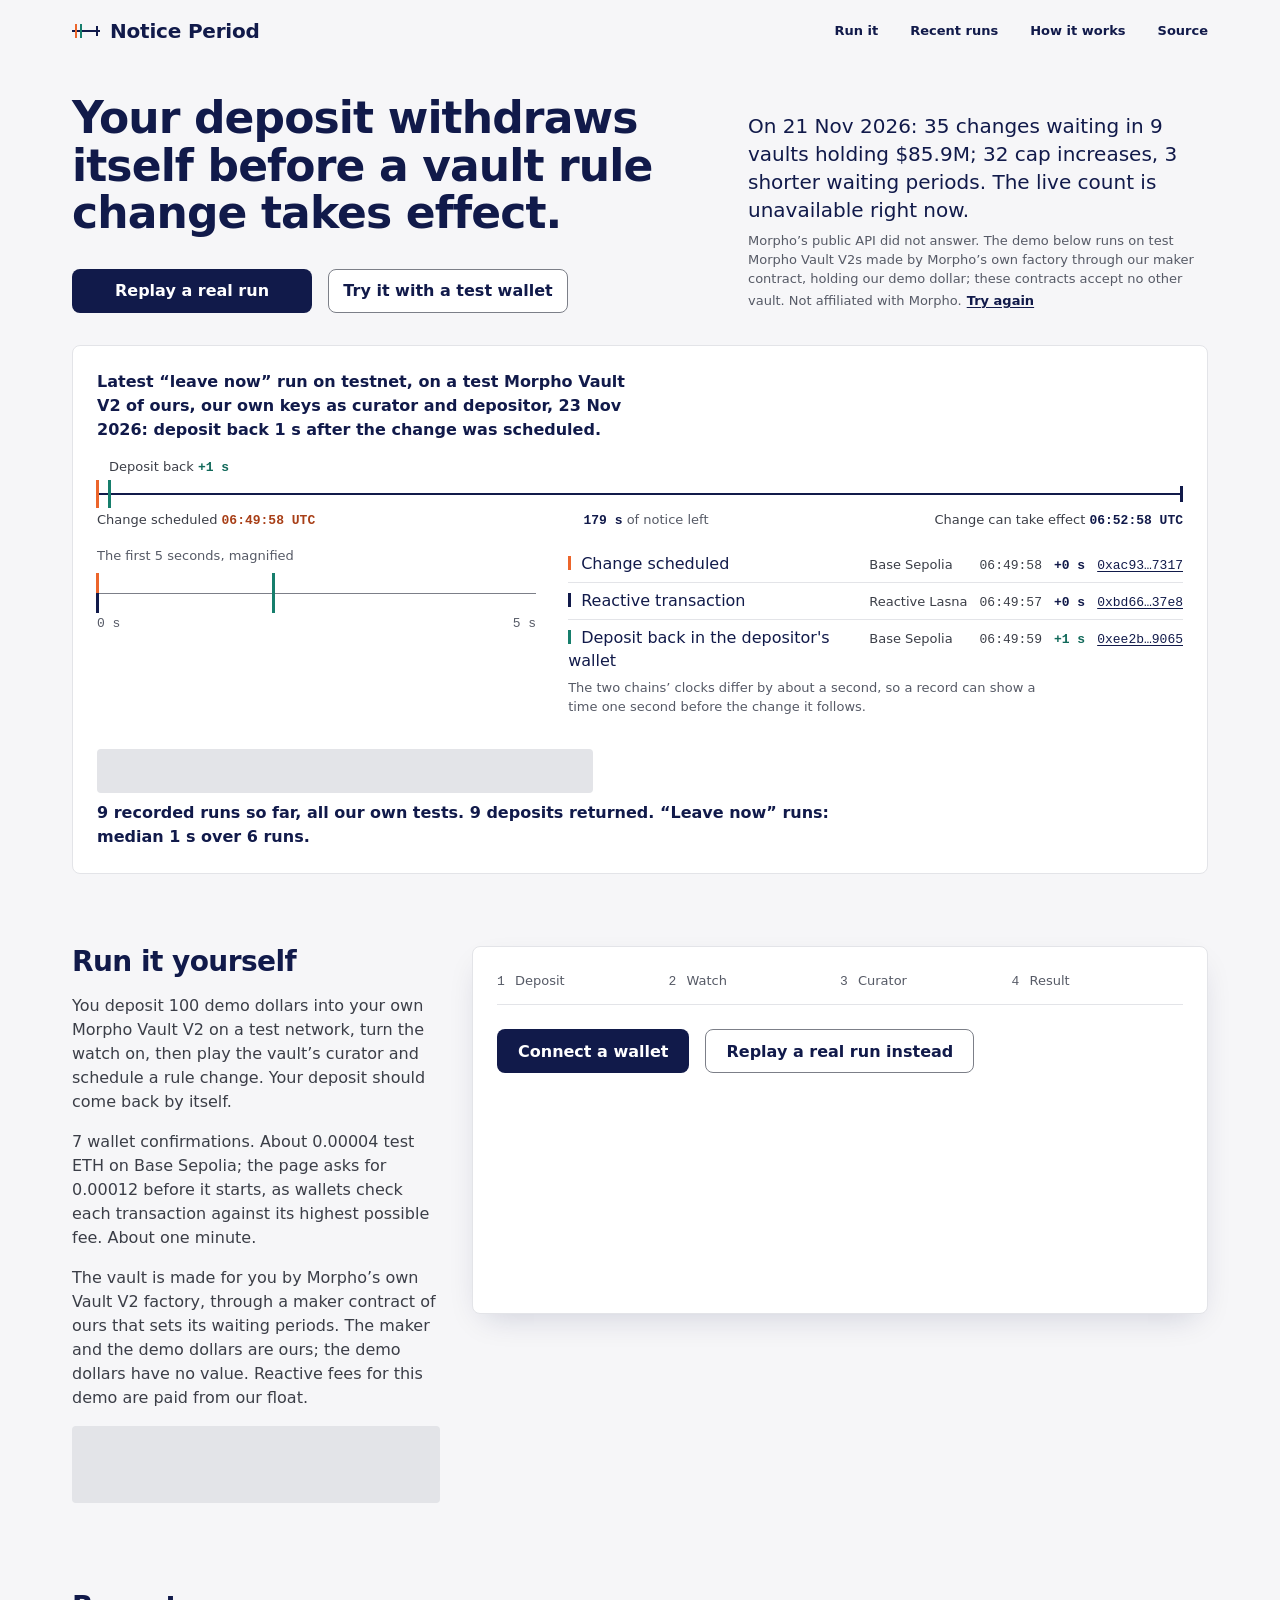
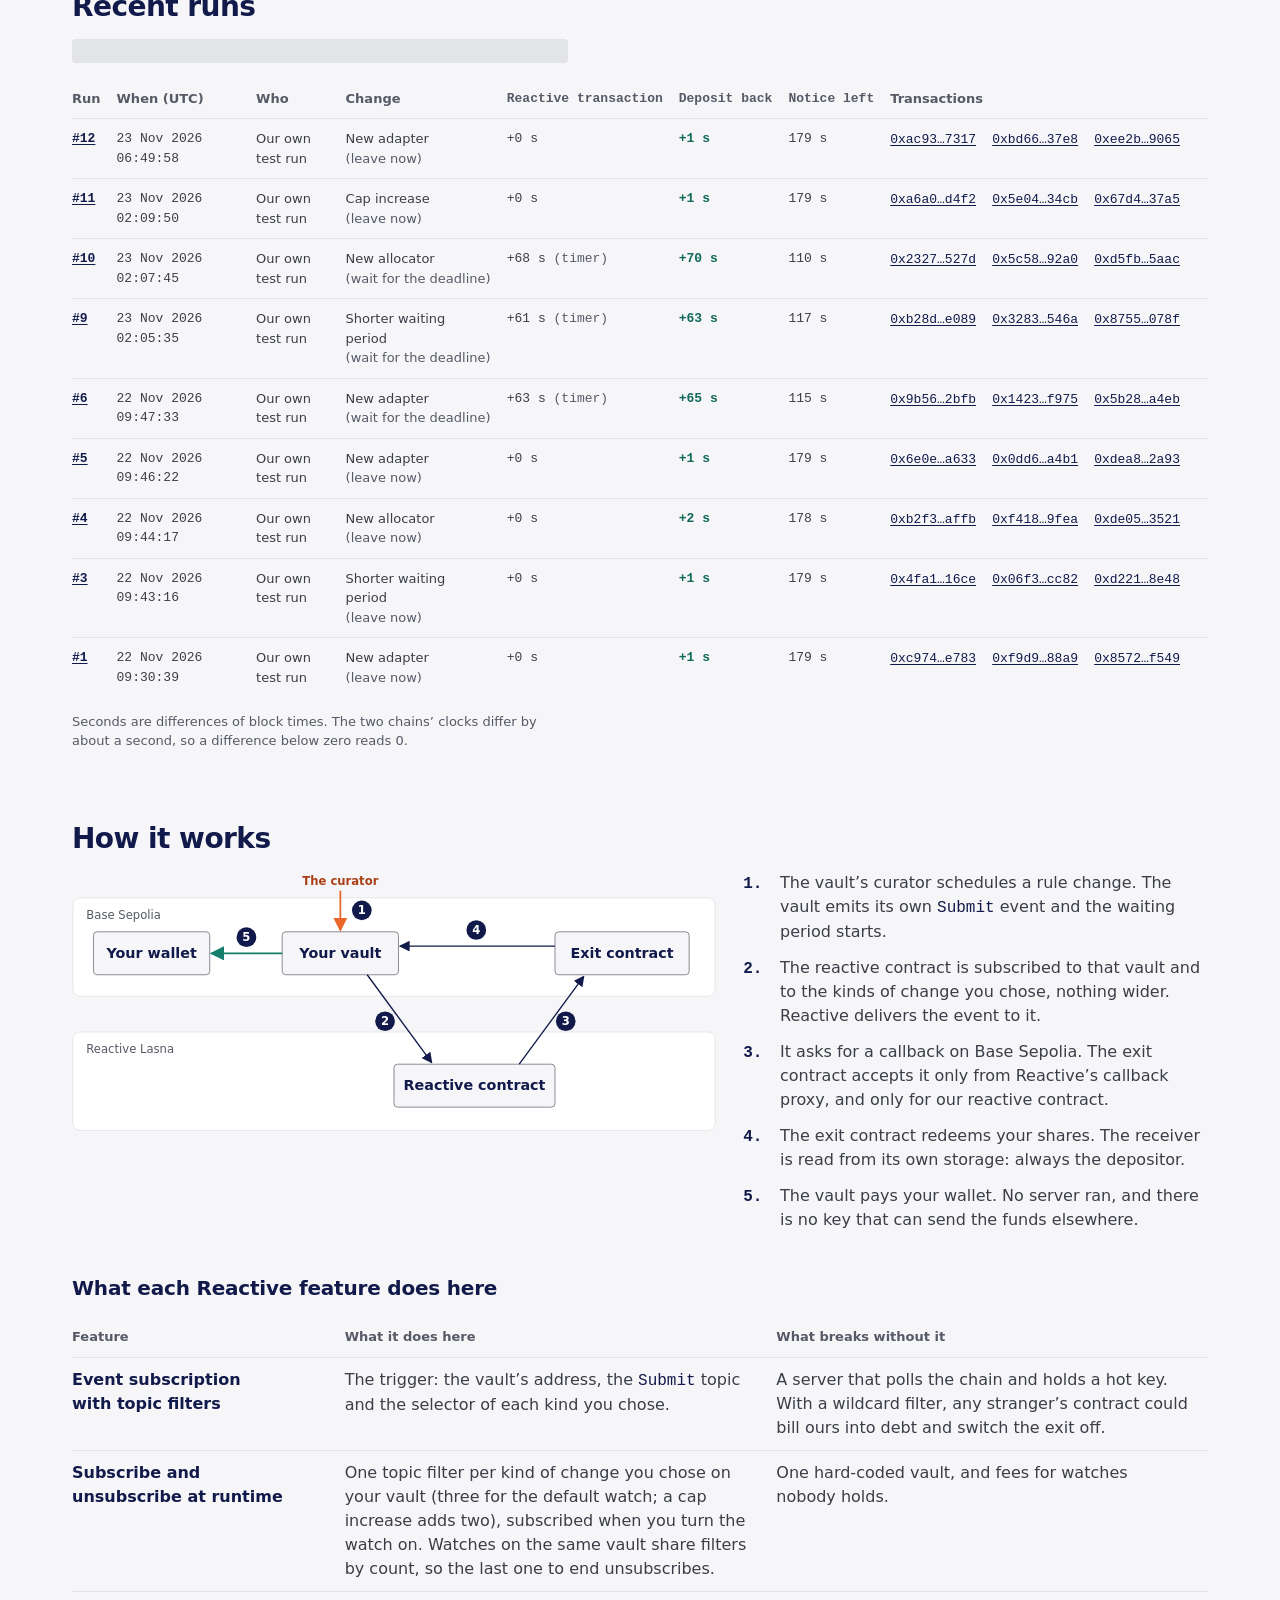
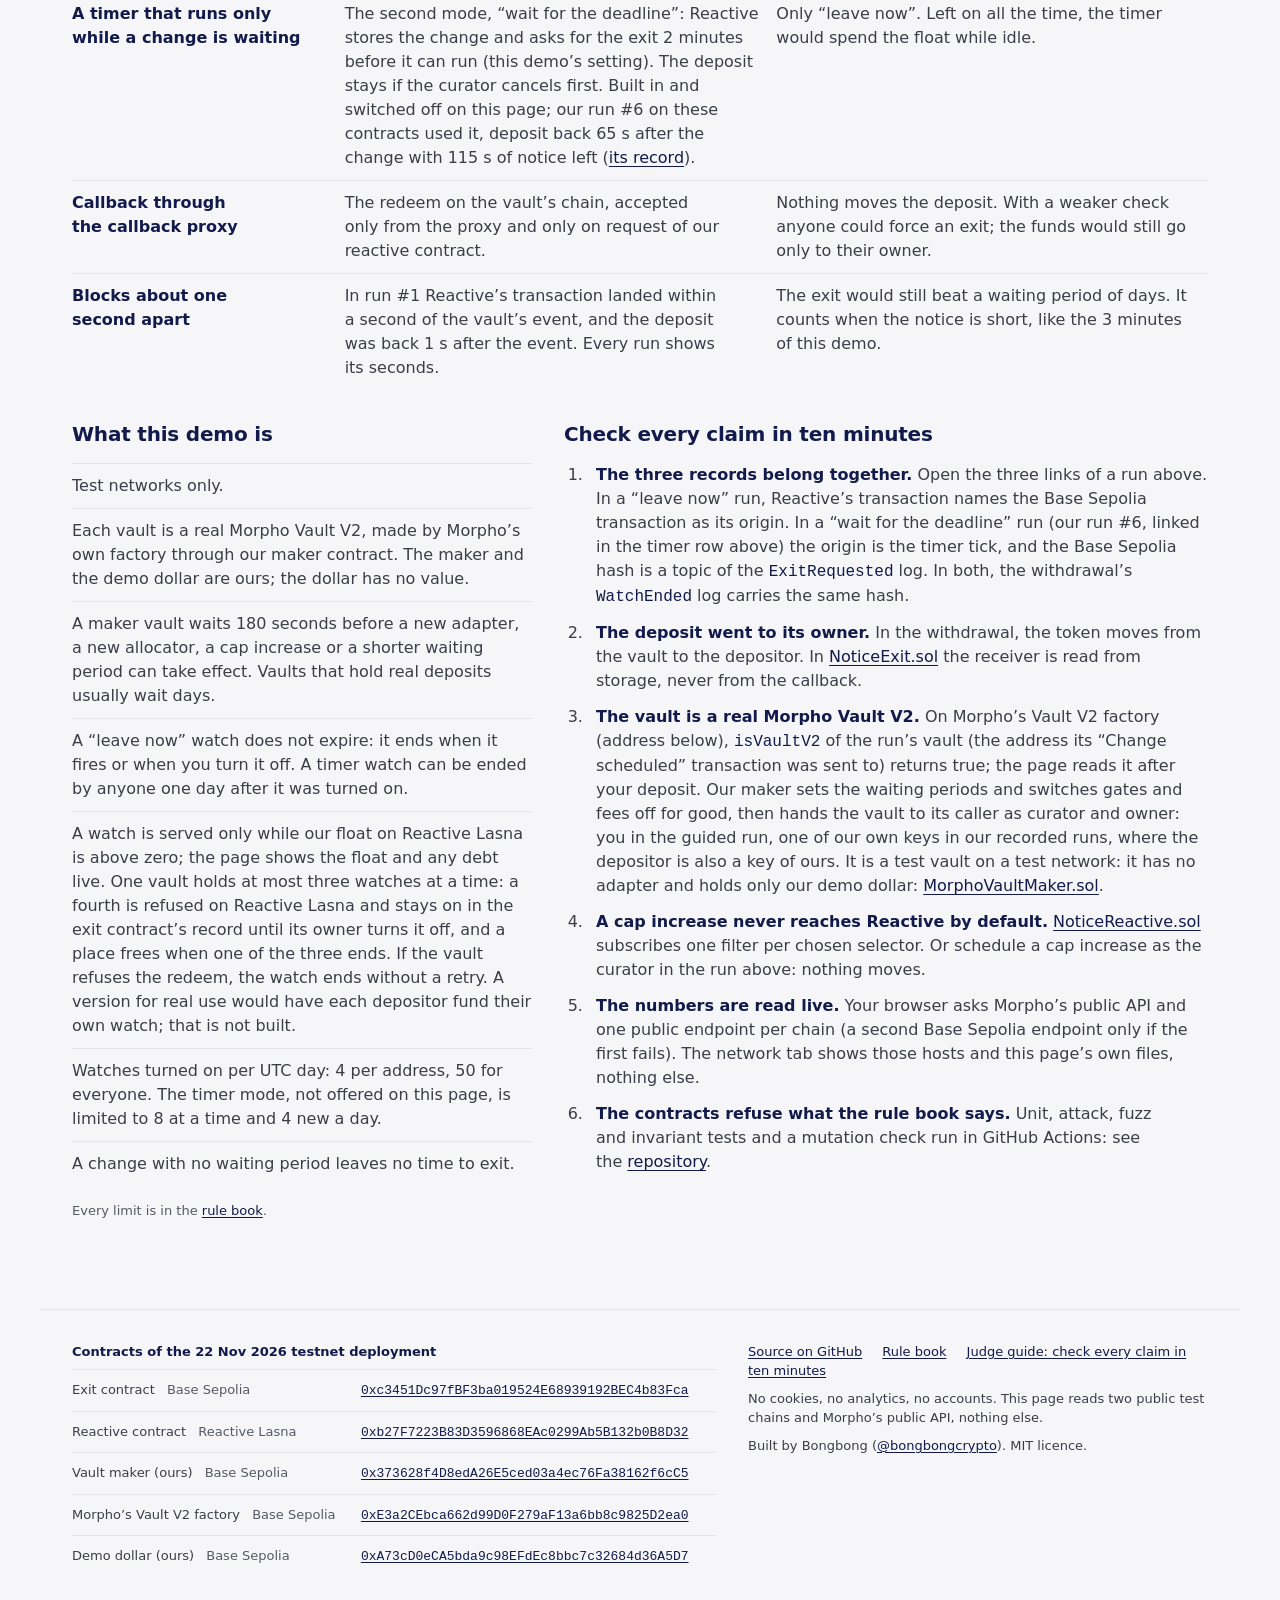
==== commit 3ef476e3: "docs(runs): run 12, the page walked with a wallet The page-walk workflow (run 45126645970) pressed t" ====
--- a/docs/index.html
+++ b/docs/index.html
@@ -59,10 +59,10 @@
     <div class="strip" id="strip-first" data-stage="3">
       <div class="axis axis-full" aria-hidden="true">
         <span class="ax"></span><span class="tick t-sched"></span><span class="tick t-back"></span><span class="tick t-end"></span><span class="tick t-now" hidden></span>
-        <span class="lab l-sched">Change scheduled <b class="num">02:09:50 UTC</b></span>
+        <span class="lab l-sched">Change scheduled <b class="num">06:49:58 UTC</b></span>
         <span class="lab l-back">Deposit back <b class="num">+1 s</b></span>
         <span class="lab l-left"><b class="num">179 s</b> of notice left</span>
-        <span class="lab l-end">Change can take effect <b class="num">02:12:50 UTC</b></span>
+        <span class="lab l-end">Change can take effect <b class="num">06:52:58 UTC</b></span>
       </div>
       <div class="zoom" aria-hidden="true">
         <p class="zoom-cap">The first 5 seconds, magnified</p>
@@ -72,21 +72,21 @@
         </div>
       </div>
       <div class="records">
-        <p class="vh" id="strip-alt">Run #11. Change scheduled at 02:09:50 UTC. Deposit back 1 second later. The change could take effect at 02:12:50 UTC, 179 seconds after the deposit was back.</p>
+        <p class="vh" id="strip-alt">Run #12. Change scheduled at 06:49:58 UTC. Deposit back 1 second later. The change could take effect at 06:52:58 UTC, 179 seconds after the deposit was back.</p>
         <table class="ledger">
           <caption class="vh">The three records of this run</caption>
           <thead class="vh"><tr><th scope="col">Record</th><th scope="col">Chain</th><th scope="col">UTC time</th><th scope="col">After the change</th><th scope="col">Transaction</th></tr></thead>
           <tbody id="ledger-first">
-            <tr class="rec rec-sched"><th scope="row"><span class="mark" aria-hidden="true"></span>Change scheduled</th><td class="chain">Base Sepolia</td><td class="num time">02:09:50</td><td class="num sec">+0&nbsp;s</td><td class="tx"><a class="hash" href="https://base-sepolia.blockscout.com/tx/0xa6a052929d70b601b4545a2e9a69d1e71fd4e3f74c0b88eb381d7085c9d1d4f2" rel="noopener noreferrer" target="_blank" title="Change scheduled, transaction on Base Sepolia">0xa6a0…d4f2</a></td></tr>
-            <tr class="rec rec-react"><th scope="row"><span class="mark" aria-hidden="true"></span>Reactive transaction</th><td class="chain">Reactive Lasna</td><td class="num time">02:09:49</td><td class="num sec">+0&nbsp;s</td><td class="tx"><a class="hash" href="https://lasna.reactscan.net/tx/0x5e04016fd5c3605adc92e24fa88d3ee5315bc56247db96ea5d0d2fc9d7a134cb" rel="noopener noreferrer" target="_blank" title="Reactive transaction on Reactive Lasna">0x5e04…34cb</a></td></tr>
-            <tr class="rec rec-back"><th scope="row"><span class="mark" aria-hidden="true"></span>Deposit back in the depositor&#x27;s wallet</th><td class="chain">Base Sepolia</td><td class="num time">02:09:51</td><td class="num sec">+1&nbsp;s</td><td class="tx"><a class="hash" href="https://base-sepolia.blockscout.com/tx/0x67d48fdeb74b26619f44f839e067b57d73d8f7aa3c9bcfb30665fdece41a37a5" rel="noopener noreferrer" target="_blank" title="Withdrawal, transaction on Base Sepolia">0x67d4…37a5</a></td></tr>
+            <tr class="rec rec-sched"><th scope="row"><span class="mark" aria-hidden="true"></span>Change scheduled</th><td class="chain">Base Sepolia</td><td class="num time">06:49:58</td><td class="num sec">+0&nbsp;s</td><td class="tx"><a class="hash" href="https://base-sepolia.blockscout.com/tx/0xac9323f8b520e2464a8a0861919dc64131076e78f635656d6d5b05eff3b67317" rel="noopener noreferrer" target="_blank" title="Change scheduled, transaction on Base Sepolia">0xac93…7317</a></td></tr>
+            <tr class="rec rec-react"><th scope="row"><span class="mark" aria-hidden="true"></span>Reactive transaction</th><td class="chain">Reactive Lasna</td><td class="num time">06:49:57</td><td class="num sec">+0&nbsp;s</td><td class="tx"><a class="hash" href="https://lasna.reactscan.net/tx/0xbd66f4a1bedfc2d2e3025c299c6a996c6a143bc3f15491c3a49f53000f8037e8" rel="noopener noreferrer" target="_blank" title="Reactive transaction on Reactive Lasna">0xbd66…37e8</a></td></tr>
+            <tr class="rec rec-back"><th scope="row"><span class="mark" aria-hidden="true"></span>Deposit back in the depositor&#x27;s wallet</th><td class="chain">Base Sepolia</td><td class="num time">06:49:59</td><td class="num sec">+1&nbsp;s</td><td class="tx"><a class="hash" href="https://base-sepolia.blockscout.com/tx/0xee2b1a90f07f6a0041a5accdc3048b750854b1d32f06b504154b6270f5649065" rel="noopener noreferrer" target="_blank" title="Withdrawal, transaction on Base Sepolia">0xee2b…9065</a></td></tr>
           </tbody>
         </table>
         <p class="small">The two chains&rsquo; clocks differ by about a second, so a record can show a time one second before the change it follows.</p>
       </div>
     </div>
     <p class="small" id="latest-check">Recorded copy read 23 Nov 2026.</p>
-    <p class="proof" id="proof">8 recorded runs so far, all our own tests. 8 deposits returned. “Leave now” runs: median 1 s over 5 runs.</p>
+    <p class="proof" id="proof">9 recorded runs so far, all our own tests. 9 deposits returned. “Leave now” runs: median 1 s over 6 runs.</p>
     <!-- /recorded:latest -->
   </figure>
 </section>
@@ -133,6 +133,7 @@
     </thead>
     <tbody id="runs-body">
             <!-- recorded:runs -->
+            <tr><th scope="row" class="num"><a href="#run=12">#12</a></th><td class="num" data-l="When (UTC)">23 Nov 2026 06:49:58</td><td data-l="Who">Our own test run</td><td data-l="Change">New adapter <span class="quiet">(leave now)</span></td><td class="num" data-l="Reactive transaction">+0&nbsp;s</td><td class="num back" data-l="Deposit back">+1&nbsp;s</td><td class="num" data-l="Notice left">179&nbsp;s</td><td class="tx" data-l="Transactions"><a class="hash" href="https://base-sepolia.blockscout.com/tx/0xac9323f8b520e2464a8a0861919dc64131076e78f635656d6d5b05eff3b67317" rel="noopener noreferrer" target="_blank" title="Run 12, change scheduled, Base Sepolia">0xac93…7317</a> <a class="hash" href="https://lasna.reactscan.net/tx/0xbd66f4a1bedfc2d2e3025c299c6a996c6a143bc3f15491c3a49f53000f8037e8" rel="noopener noreferrer" target="_blank" title="Run 12, reactive transaction, Reactive Lasna">0xbd66…37e8</a> <a class="hash" href="https://base-sepolia.blockscout.com/tx/0xee2b1a90f07f6a0041a5accdc3048b750854b1d32f06b504154b6270f5649065" rel="noopener noreferrer" target="_blank" title="Run 12, withdrawal, Base Sepolia">0xee2b…9065</a></td></tr>
             <tr><th scope="row" class="num"><a href="#run=11">#11</a></th><td class="num" data-l="When (UTC)">23 Nov 2026 02:09:50</td><td data-l="Who">Our own test run</td><td data-l="Change">Cap increase <span class="quiet">(leave now)</span></td><td class="num" data-l="Reactive transaction">+0&nbsp;s</td><td class="num back" data-l="Deposit back">+1&nbsp;s</td><td class="num" data-l="Notice left">179&nbsp;s</td><td class="tx" data-l="Transactions"><a class="hash" href="https://base-sepolia.blockscout.com/tx/0xa6a052929d70b601b4545a2e9a69d1e71fd4e3f74c0b88eb381d7085c9d1d4f2" rel="noopener noreferrer" target="_blank" title="Run 11, change scheduled, Base Sepolia">0xa6a0…d4f2</a> <a class="hash" href="https://lasna.reactscan.net/tx/0x5e04016fd5c3605adc92e24fa88d3ee5315bc56247db96ea5d0d2fc9d7a134cb" rel="noopener noreferrer" target="_blank" title="Run 11, reactive transaction, Reactive Lasna">0x5e04…34cb</a> <a class="hash" href="https://base-sepolia.blockscout.com/tx/0x67d48fdeb74b26619f44f839e067b57d73d8f7aa3c9bcfb30665fdece41a37a5" rel="noopener noreferrer" target="_blank" title="Run 11, withdrawal, Base Sepolia">0x67d4…37a5</a></td></tr>
             <tr><th scope="row" class="num"><a href="#run=10">#10</a></th><td class="num" data-l="When (UTC)">23 Nov 2026 02:07:45</td><td data-l="Who">Our own test run</td><td data-l="Change">New allocator <span class="quiet">(wait for the deadline)</span></td><td class="num" data-l="Reactive transaction">+68&nbsp;s <span class="quiet">(timer)</span></td><td class="num back" data-l="Deposit back">+70&nbsp;s</td><td class="num" data-l="Notice left">110&nbsp;s</td><td class="tx" data-l="Transactions"><a class="hash" href="https://base-sepolia.blockscout.com/tx/0x23273662123154ee91789ba32336500da3a19d87fa9b6be5d0b7dfb3d0a2527d" rel="noopener noreferrer" target="_blank" title="Run 10, change scheduled, Base Sepolia">0x2327…527d</a> <a class="hash" href="https://lasna.reactscan.net/tx/0x5c58356b74abedcb3c1b4063b7c8b27f5241c913b45ca0d08b4118cbefb192a0" rel="noopener noreferrer" target="_blank" title="Run 10, reactive transaction, Reactive Lasna">0x5c58…92a0</a> <a class="hash" href="https://base-sepolia.blockscout.com/tx/0xd5fb0d552aceccc3fd867c112cd279f2abbb1d5780e2b50d17885446f5f95aac" rel="noopener noreferrer" target="_blank" title="Run 10, withdrawal, Base Sepolia">0xd5fb…5aac</a></td></tr>
             <tr><th scope="row" class="num"><a href="#run=9">#9</a></th><td class="num" data-l="When (UTC)">23 Nov 2026 02:05:35</td><td data-l="Who">Our own test run</td><td data-l="Change">Shorter waiting period <span class="quiet">(wait for the deadline)</span></td><td class="num" data-l="Reactive transaction">+61&nbsp;s <span class="quiet">(timer)</span></td><td class="num back" data-l="Deposit back">+63&nbsp;s</td><td class="num" data-l="Notice left">117&nbsp;s</td><td class="tx" data-l="Transactions"><a class="hash" href="https://base-sepolia.blockscout.com/tx/0xb28dd039c4677ebbf82ab16db773dbc0beb417bd355efc6e40db31dcb21ae089" rel="noopener noreferrer" target="_blank" title="Run 9, change scheduled, Base Sepolia">0xb28d…e089</a> <a class="hash" href="https://lasna.reactscan.net/tx/0x3283ace2058d53ad2f8c00008a17e9ecb8fe3b52f01155f6a49fdc024fbb546a" rel="noopener noreferrer" target="_blank" title="Run 9, reactive transaction, Reactive Lasna">0x3283…546a</a> <a class="hash" href="https://base-sepolia.blockscout.com/tx/0x87553a4a5428ed035d68f8981e7f4945057eb2efc3848ab8fe025ad7c67b078f" rel="noopener noreferrer" target="_blank" title="Run 9, withdrawal, Base Sepolia">0x8755…078f</a></td></tr>
